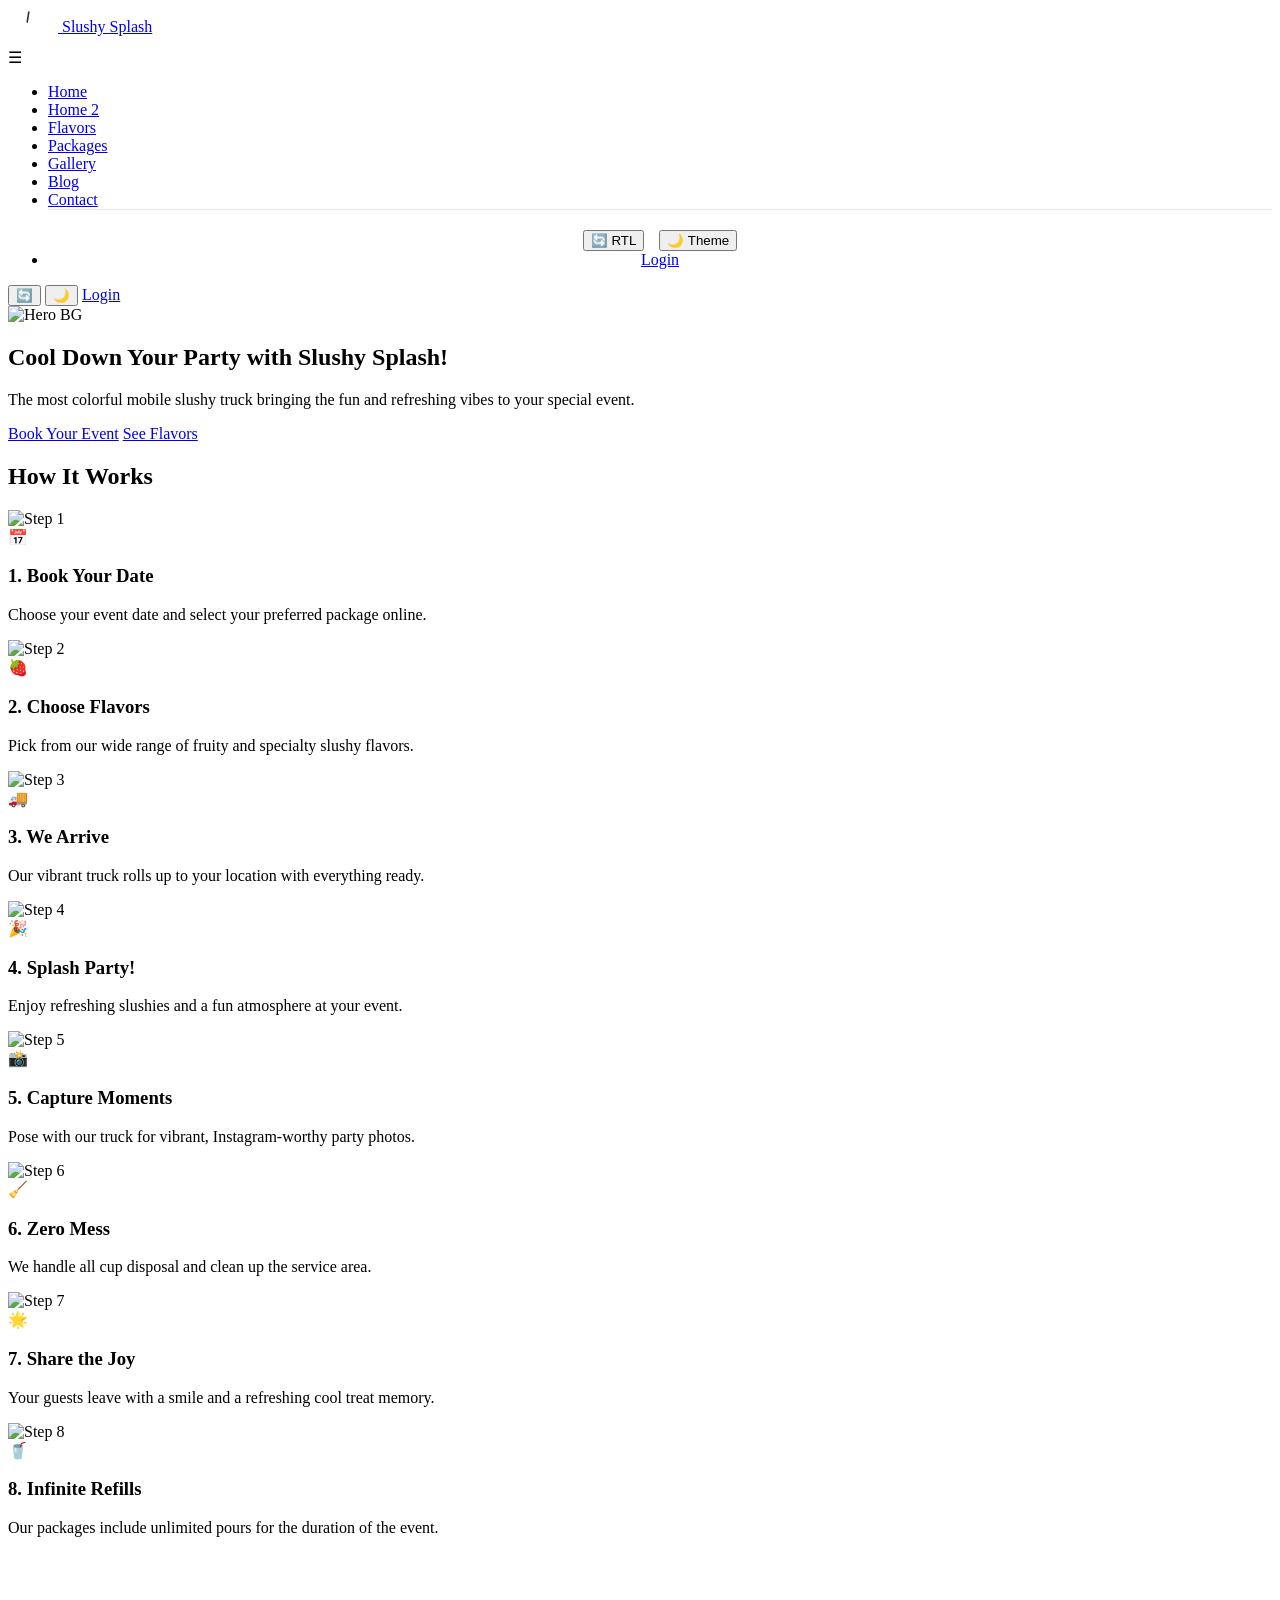
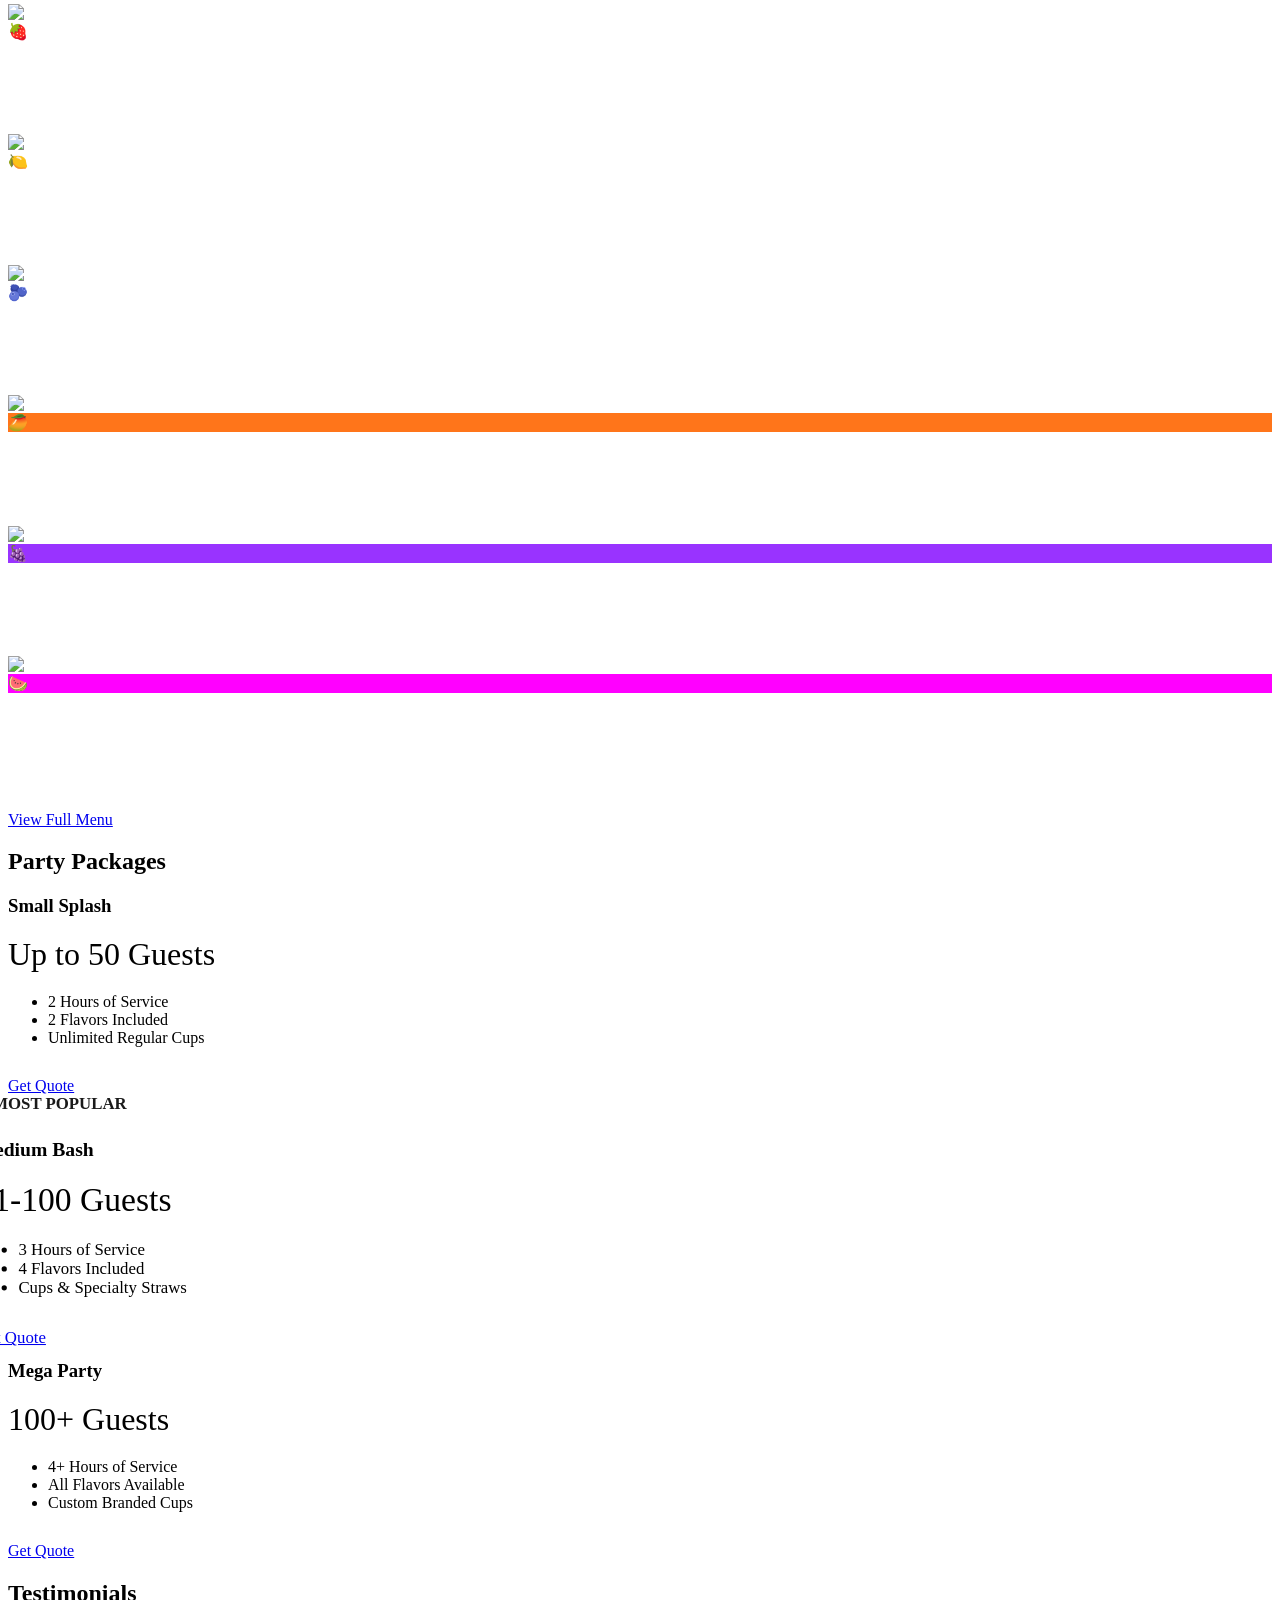
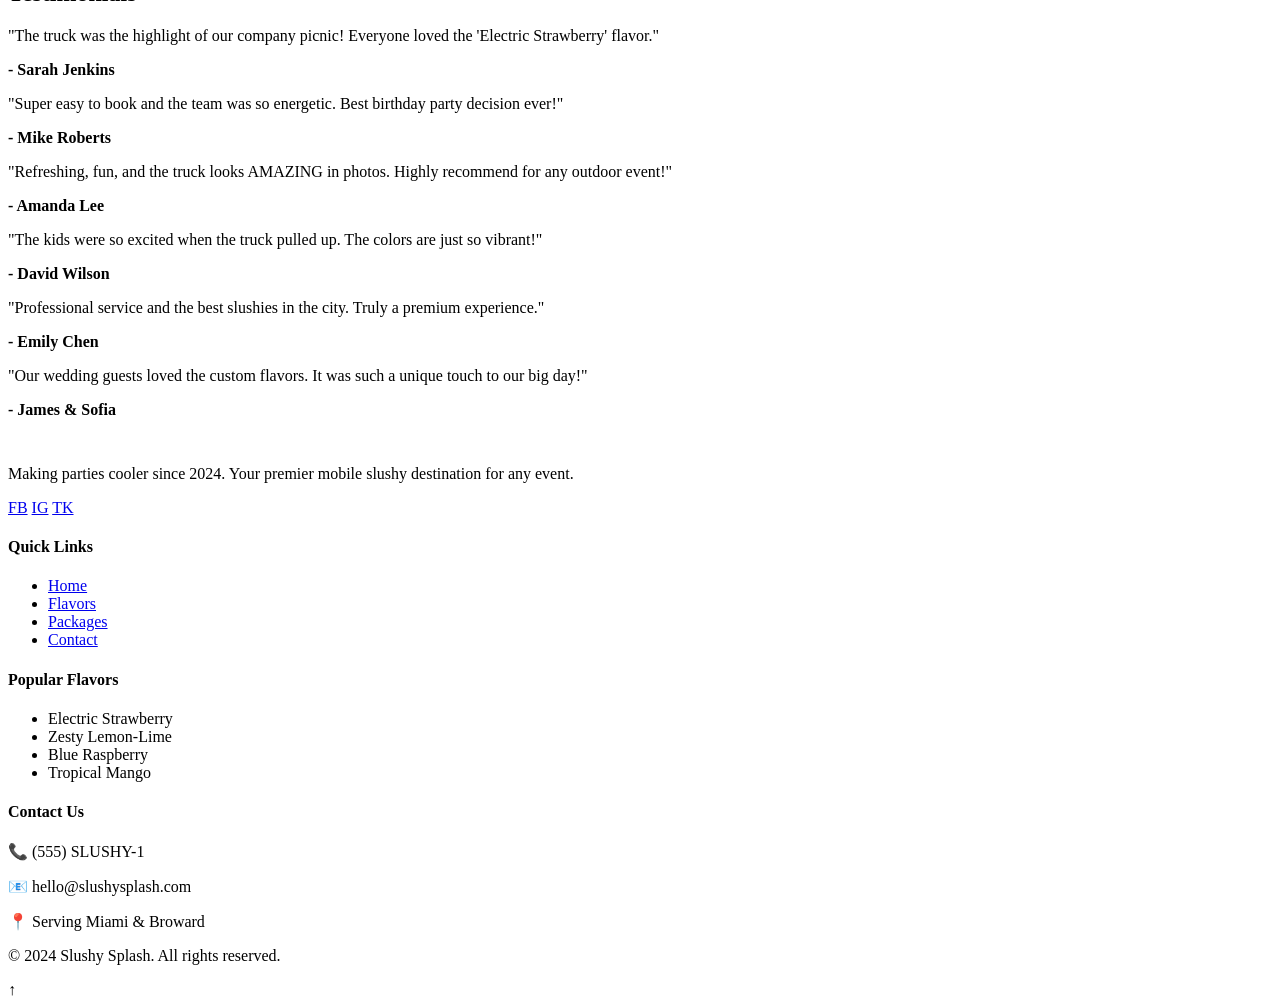
==== index.html @ 5fd68a59 "Add files via upload 1st commit" ====
<!DOCTYPE html>
<html lang="en" dir="ltr">
<head>
    <meta charset="UTF-8">
    <meta name="viewport" content="width=device-width, initial-scale=1.0">
    <title>Slushy Splash - Home</title>
    <!-- Google Fonts -->
    <link href="https://fonts.googleapis.com/css2?family=Fredoka+One&family=Poppins:wght@300;400;500;600;700&display=swap" rel="stylesheet">
    <link rel="stylesheet" href="css/style.css">
</head>
<body>

    <!-- Navbar -->
    <nav class="navbar">
        <div class="container nav-container">
            <!-- Brand Left -->
            <a href="index.html" class="logo">
                <svg width="40" height="40" viewBox="0 0 100 100" fill="none" xmlns="http://www.w3.org/2000/svg" style="vertical-align: middle; margin-right: 10px;">
                    <path d="M30 35 L70 35 L62 90 L38 90 Z" fill="var(--primary)" />
                    <path d="M30 35 Q50 15 70 35" fill="var(--secondary)" opacity="0.8" />
                    <path d="M48 35 L52 10" stroke="#333" stroke-width="4" stroke-linecap="round" />
                    <circle cx="50" cy="45" r="5" fill="white" opacity="0.5" />
                </svg>
                Slushy <span>Splash</span>
            </a>
            
            <div class="hamburger">☰</div>
            
            <!-- Menu Center -->
            <div class="nav-menu-container">
                <ul class="nav-menu">
                    <li><a href="index.html" class="nav-link active">Home</a></li>
                    <li><a href="home2.html" class="nav-link">Home 2</a></li>
                    <li><a href="flavors.html" class="nav-link">Flavors</a></li>
                    <li><a href="packages.html" class="nav-link">Packages</a></li>
                    <li><a href="gallery.html" class="nav-link">Gallery</a></li>
                    <li><a href="blog.html" class="nav-link">Blog</a></li>
                    <li><a href="contact.html" class="nav-link">Contact</a></li>
                    
                    <!-- Mobile actions (shown inside hamburger drawer) -->
                    <li class="nav-mobile-only" style="width: 100%; border-top: 1px solid rgba(0,0,0,0.1); padding-top: 20px; display: flex; justify-content: center; gap: 15px;">
                        <button class="nav-btn rtl-toggle">🔄 RTL</button>
                        <button class="nav-btn theme-toggle">🌙 Theme</button>
                    </li>
                    <li class="nav-mobile-only" style="width: 100%;">
                        <a href="login.html" class="nav-btn btn-login-nav" style="display: block; text-align: center;">Login</a>
                    </li>
                </ul>
            </div>

            <!-- Actions Right (Desktop) -->
            <div class="nav-actions nav-desktop-only">
                <button class="nav-btn rtl-toggle" title="Toggle RTL">🔄</button>
                <button class="nav-btn theme-toggle" title="Toggle Theme">🌙</button>
                <a href="login.html" class="nav-btn btn-login-nav">Login</a>
            </div>
        </div>
    </nav>

    <!-- Hero Section -->
    <section class="hero">
        <img src="https://images.unsplash.com/photo-1470337458703-46ad1756a187?q=80&w=2000" class="hero-anim-bg" alt="Hero BG">
        <div class="hero-overlay"></div>
        <div class="container hero-content">
            <h1 class="fade-in">Cool Down Your Party with <span>Slushy Splash!</span></h1>
            <p class="fade-in delay-1">The most colorful mobile slushy truck bringing the fun and refreshing vibes to your special event.</p>
            <div class="hero-btns fade-in delay-2">
                <a href="contact.html" class="btn btn-primary">Book Your Event</a>
                <a href="flavors.html" class="btn btn-secondary">See Flavors</a>
            </div>
        </div>
    </section>

    <!-- How It Works -->
    <section class="section container">
        <h2>How It Works</h2>
        <div class="grid grid-4 center-last-tablet">
            <div class="card fade-in">
                <img src="https://images.unsplash.com/photo-1506784983877-45594efa4cbe?w=600" class="card-img" alt="Step 1">
                <div class="card-icon">📅</div>
                <h3>1. Book Your Date</h3>
                <p>Choose your event date and select your preferred package online.</p>
            </div>
            <div class="card fade-in delay-1">
                <img src="https://images.unsplash.com/photo-1549417229-aa67d3263c09?w=600" class="card-img" alt="Step 2">
                <div class="card-icon">🍓</div>
                <h3>2. Choose Flavors</h3>
                <p>Pick from our wide range of fruity and specialty slushy flavors.</p>
            </div>
            <div class="card fade-in delay-2">
                <img src="https://images.unsplash.com/photo-1510626176961-4b57d4fbad03?w=600" class="card-img" alt="Step 3">
                <div class="card-icon">🚚</div>
                <h3>3. We Arrive</h3>
                <p>Our vibrant truck rolls up to your location with everything ready.</p>
            </div>
            <div class="card fade-in delay-3">
                <img src="https://images.unsplash.com/photo-1533294485618-f58a7273f8ff?w=600" class="card-img" alt="Step 4">
                <div class="card-icon">🎉</div>
                <h3>4. Splash Party!</h3>
                <p>Enjoy refreshing slushies and a fun atmosphere at your event.</p>
            </div>
            <div class="card fade-in">
                <img src="https://images.unsplash.com/photo-1530103043960-ef38714abb15?w=600" class="card-img" alt="Step 5">
                <div class="card-icon">📸</div>
                <h3>5. Capture Moments</h3>
                <p>Pose with our truck for vibrant, Instagram-worthy party photos.</p>
            </div>
            <div class="card fade-in delay-1">
                <img src="https://images.unsplash.com/photo-1517457373958-b7bdd4587205?w=600" class="card-img" alt="Step 6">
                <div class="card-icon">🧹</div>
                <h3>6. Zero Mess</h3>
                <p>We handle all cup disposal and clean up the service area.</p>
            </div>
            <div class="card fade-in delay-2">
                <img src="https://images.unsplash.com/photo-1511795409834-ef04bbd61622?w=600" class="card-img" alt="Step 7">
                <div class="card-icon">🌟</div>
                <h3>7. Share the Joy</h3>
                <p>Your guests leave with a smile and a refreshing cool treat memory.</p>
            </div>
            <div class="card fade-in delay-3">
                <img src="https://images.unsplash.com/photo-1543834469-5100084045f0?w=600" class="card-img" alt="Step 8">
                <div class="card-icon">🥤</div>
                <h3>8. Infinite Refills</h3>
                <p>Our packages include unlimited pours for the duration of the event.</p>
            </div>
        </div>
    </section>

    <!-- Featured Flavors -->
    <section class="section" style="background: var(--bg-dark); color: white;">
        <div class="container">
            <h2>Our Top Hits</h2>
            <div class="grid grid-3">
                <div class="card" style="background: rgba(255,255,255,0.05);">
                    <img src="https://images.unsplash.com/photo-1547595628-c61a29f496f0?w=600" class="card-img" alt="Strawberry">
                    <div class="card-icon" style="background: var(--primary); border: none;">🍓</div>
                    <h3>Electric Strawberry</h3>
                    <p>Classic strawberry with a tropical shock. The party favorite!</p>
                </div>
                <div class="card" style="background: rgba(255,255,255,0.05);">
                    <img src="https://images.unsplash.com/photo-1513519245088-0e12902e5a38?w=600" class="card-img" alt="Lemon">
                    <div class="card-icon" style="background: var(--secondary); border: none;">🍋</div>
                    <h3>Zesty Lemon-Lime</h3>
                    <p>Double the zing for maximum refreshment on a hot day.</p>
                </div>
                <div class="card" style="background: rgba(255,255,255,0.05);">
                    <img src="https://images.unsplash.com/photo-1549417229-aa67d3263c09?w=600" class="card-img" alt="Blueberry">
                    <div class="card-icon" style="background: var(--accent); border: none;">🫐</div>
                    <h3>Blue Raspberry</h3>
                    <p>Vibrant blue slushy that will turn your tongue (and party) bright!</p>
                </div>
                <div class="card" style="background: rgba(255,255,255,0.05);">
                    <img src="https://images.unsplash.com/photo-1601050638917-3606f8fe0718?w=600" class="card-img" alt="Mango">
                    <div class="card-icon" style="background: #ff751a; border: none;">🥭</div>
                    <h3>Mango Madness</h3>
                    <p>Sweet, smooth, and perfectly tropical for a summer bash.</p>
                </div>
                <div class="card" style="background: rgba(255,255,255,0.05);">
                    <img src="https://images.unsplash.com/photo-1548696874-9d4f0490795c?w=600" class="card-img" alt="Grape">
                    <div class="card-icon" style="background: #9933ff; border: none;">🍇</div>
                    <h3>Wild Grape</h3>
                    <p>A deep, rich purple splash with a playful sour kick.</p>
                </div>
                <div class="card" style="background: rgba(255,255,255,0.05);">
                    <img src="https://images.unsplash.com/photo-1551024709-8f23befc6f87?w=600" class="card-img" alt="Watermelon">
                    <div class="card-icon" style="background: #ff00ff; border: none;">🍉</div>
                    <h3>Watermelon Wave</h3>
                    <p>Crisp, cool watermelon that tastes like a summer breeze.</p>
                </div>
            </div>
            <div class="text-center" style="margin-top: 40px;">
                <a href="flavors.html" class="btn btn-primary">View Full Menu</a>
            </div>
        </div>
    </section>

    <!-- Party Packages -->
    <section class="section container">
        <h2>Party Packages</h2>
        <div class="grid grid-3 center-last-tablet">
            <div class="card fade-in">
                <h3>Small Splash</h3>
                <div style="font-size: 32px; color: var(--secondary); margin-bottom: 20px;">Up to 50 Guests</div>
                <ul style="margin-bottom: 30px;">
                    <li>2 Hours of Service</li>
                    <li>2 Flavors Included</li>
                    <li>Unlimited Regular Cups</li>
                </ul>
                <a href="contact.html?package=small" class="btn btn-secondary">Get Quote</a>
            </div>
            <div class="card fade-in delay-1" style="border: 3px solid var(--primary); transform: scale(1.05);">
                <div style="background: var(--primary); color: #1a1a1a; padding: 5px 15px; border-radius: 20px; font-weight: bold; margin-bottom: 10px;">MOST POPULAR</div>
                <h3>Medium Bash</h3>
                <div style="font-size: 32px; color: var(--secondary); margin-bottom: 20px;">51-100 Guests</div>
                <ul style="margin-bottom: 30px;">
                    <li>3 Hours of Service</li>
                    <li>4 Flavors Included</li>
                    <li>Cups & Specialty Straws</li>
                </ul>
                <a href="contact.html?package=medium" class="btn btn-primary">Get Quote</a>
            </div>
            <div class="card fade-in delay-2">
                <h3>Mega Party</h3>
                <div style="font-size: 32px; color: var(--secondary); margin-bottom: 20px;">100+ Guests</div>
                <ul style="margin-bottom: 30px;">
                    <li>4+ Hours of Service</li>
                    <li>All Flavors Available</li>
                    <li>Custom Branded Cups</li>
                </ul>
                <a href="contact.html?package=mega" class="btn btn-secondary">Get Quote</a>
            </div>
        </div>
    </section>

    <!-- Happy Customers -->
    <section class="section" style="background: var(--bg-light);">
        <div class="container">
            <h2>Testimonials</h2>
            <div class="grid grid-3">
                <div class="card">
                    <p>"The truck was the highlight of our company picnic! Everyone loved the 'Electric Strawberry' flavor."</p>
                    <div style="font-weight: bold; color: var(--secondary);">- Sarah Jenkins</div>
                </div>
                <div class="card">
                    <p>"Super easy to book and the team was so energetic. Best birthday party decision ever!"</p>
                    <div style="font-weight: bold; color: var(--secondary);">- Mike Roberts</div>
                </div>
                <div class="card">
                    <p>"Refreshing, fun, and the truck looks AMAZING in photos. Highly recommend for any outdoor event!"</p>
                    <div style="font-weight: bold; color: var(--secondary);">- Amanda Lee</div>
                </div>
                <div class="card">
                    <p>"The kids were so excited when the truck pulled up. The colors are just so vibrant!"</p>
                    <div style="font-weight: bold; color: var(--secondary);">- David Wilson</div>
                </div>
                <div class="card">
                    <p>"Professional service and the best slushies in the city. Truly a premium experience."</p>
                    <div style="font-weight: bold; color: var(--secondary);">- Emily Chen</div>
                </div>
                <div class="card">
                    <p>"Our wedding guests loved the custom flavors. It was such a unique touch to our big day!"</p>
                    <div style="font-weight: bold; color: var(--secondary);">- James & Sofia</div>
                </div>
            </div>
        </div>
    </section>

    <!-- Footer -->
    <footer class="footer">
        <div class="container footer-grid">
            <div class="footer-col">
                <a href="index.html" class="logo" style="color: white; margin-bottom: 20px;">
                    <svg width="30" height="30" viewBox="0 0 100 100" fill="none" xmlns="http://www.w3.org/2000/svg" style="vertical-align: middle; margin-right: 10px;">
                        <path d="M30 35 L70 35 L62 90 L38 90 Z" fill="var(--primary)" />
                        <path d="M30 35 Q50 15 70 35" fill="white" opacity="0.5" />
                    </svg>
                    Slushy <span>Splash</span>
                </a>
                <p>Making parties cooler since 2024. Your premier mobile slushy destination for any event.</p>
                <div class="social-links">
                    <a href="#">FB</a>
                    <a href="#">IG</a>
                    <a href="#">TK</a>
                </div>
            </div>
            <div class="footer-col">
                <h4>Quick Links</h4>
                <ul class="footer-links">
                    <li><a href="index.html">Home</a></li>
                    <li><a href="flavors.html">Flavors</a></li>
                    <li><a href="packages.html">Packages</a></li>
                    <li><a href="contact.html">Contact</a></li>
                </ul>
            </div>
            <div class="footer-col">
                <h4>Popular Flavors</h4>
                <ul class="footer-links">
                    <li>Electric Strawberry</li>
                    <li>Zesty Lemon-Lime</li>
                    <li>Blue Raspberry</li>
                    <li>Tropical Mango</li>
                </ul>
            </div>
            <div class="footer-col">
                <h4>Contact Us</h4>
                <p>📞 (555) SLUSHY-1</p>
                <p>📧 hello@slushysplash.com</p>
                <p>📍 Serving Miami & Broward</p>
            </div>
        </div>
        <div class="footer-bottom">
            <p>&copy; 2024 Slushy Splash. All rights reserved.</p>
        </div>
    </footer>

    <!-- Back to Top Button -->
    <div id="backToTop" class="back-to-top" aria-label="Back to top">↑</div>

    <script src="js/main.js"></script>
</body>
</html>
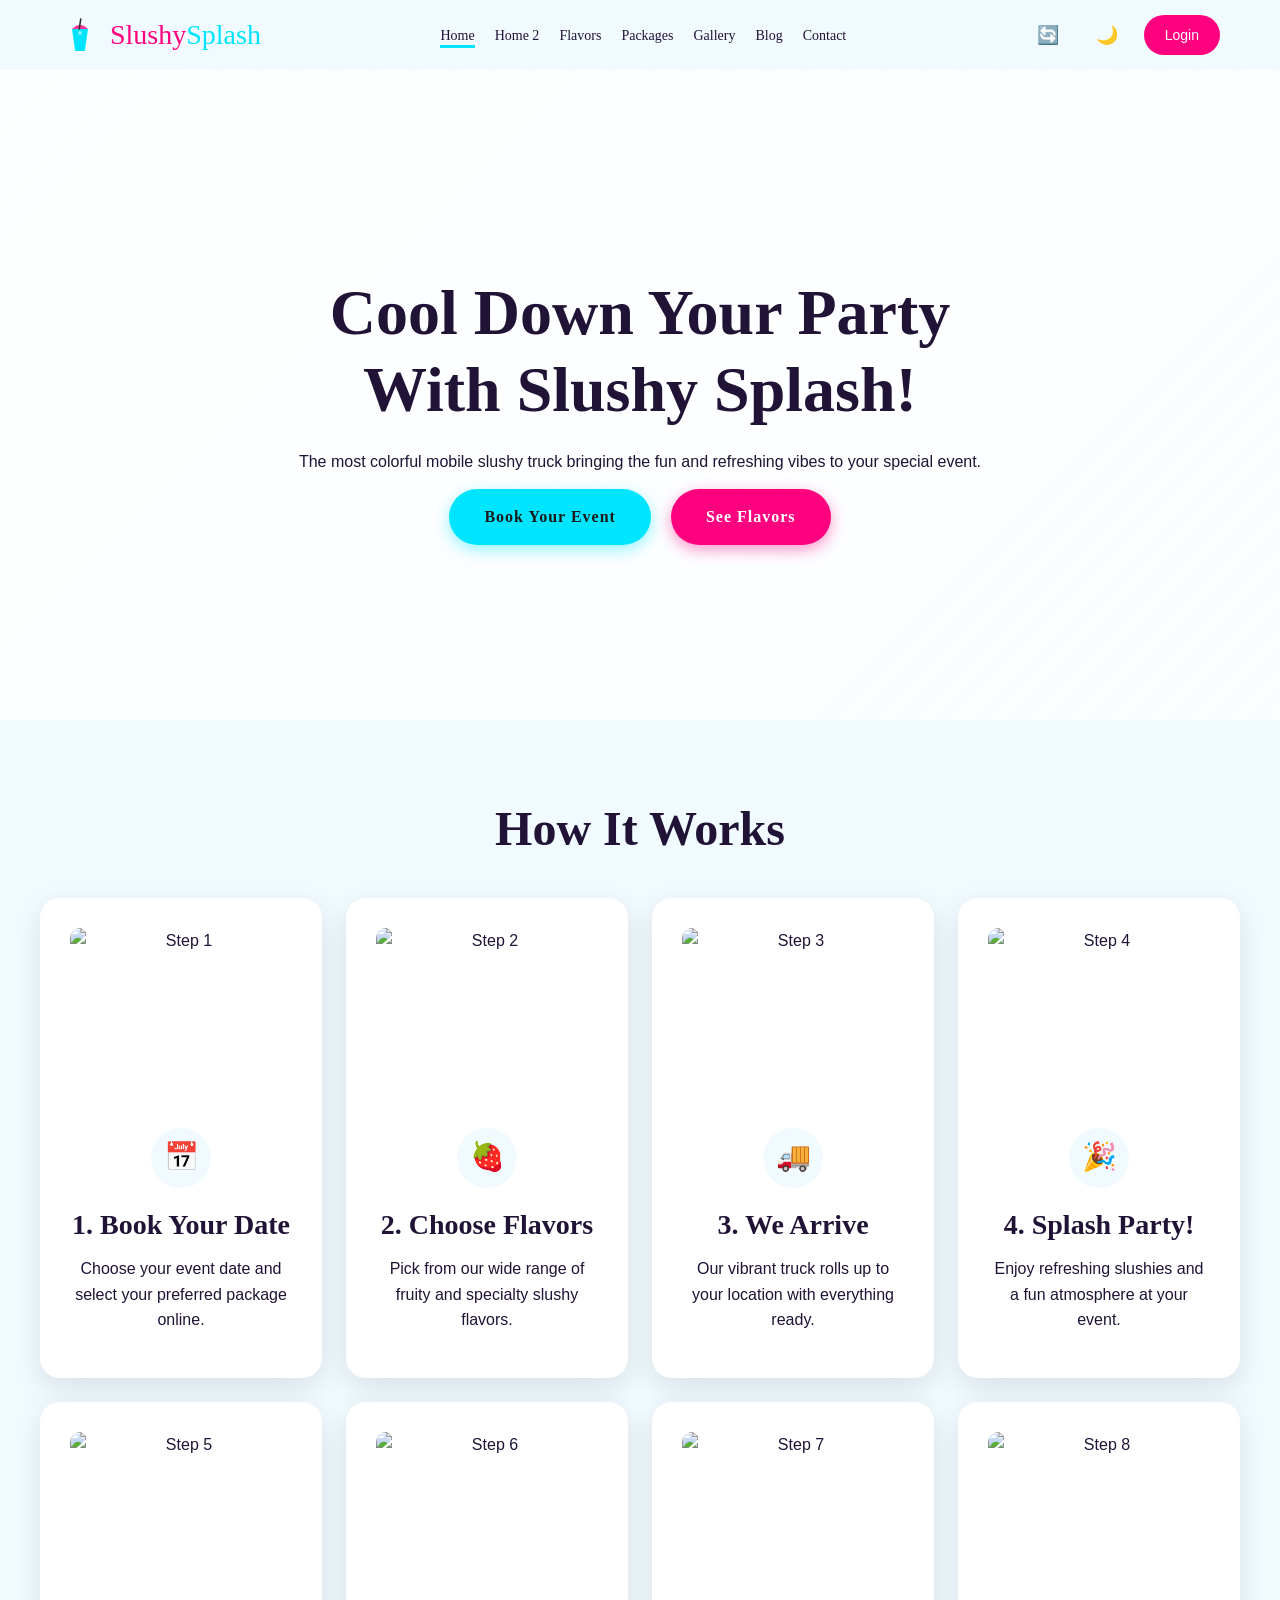
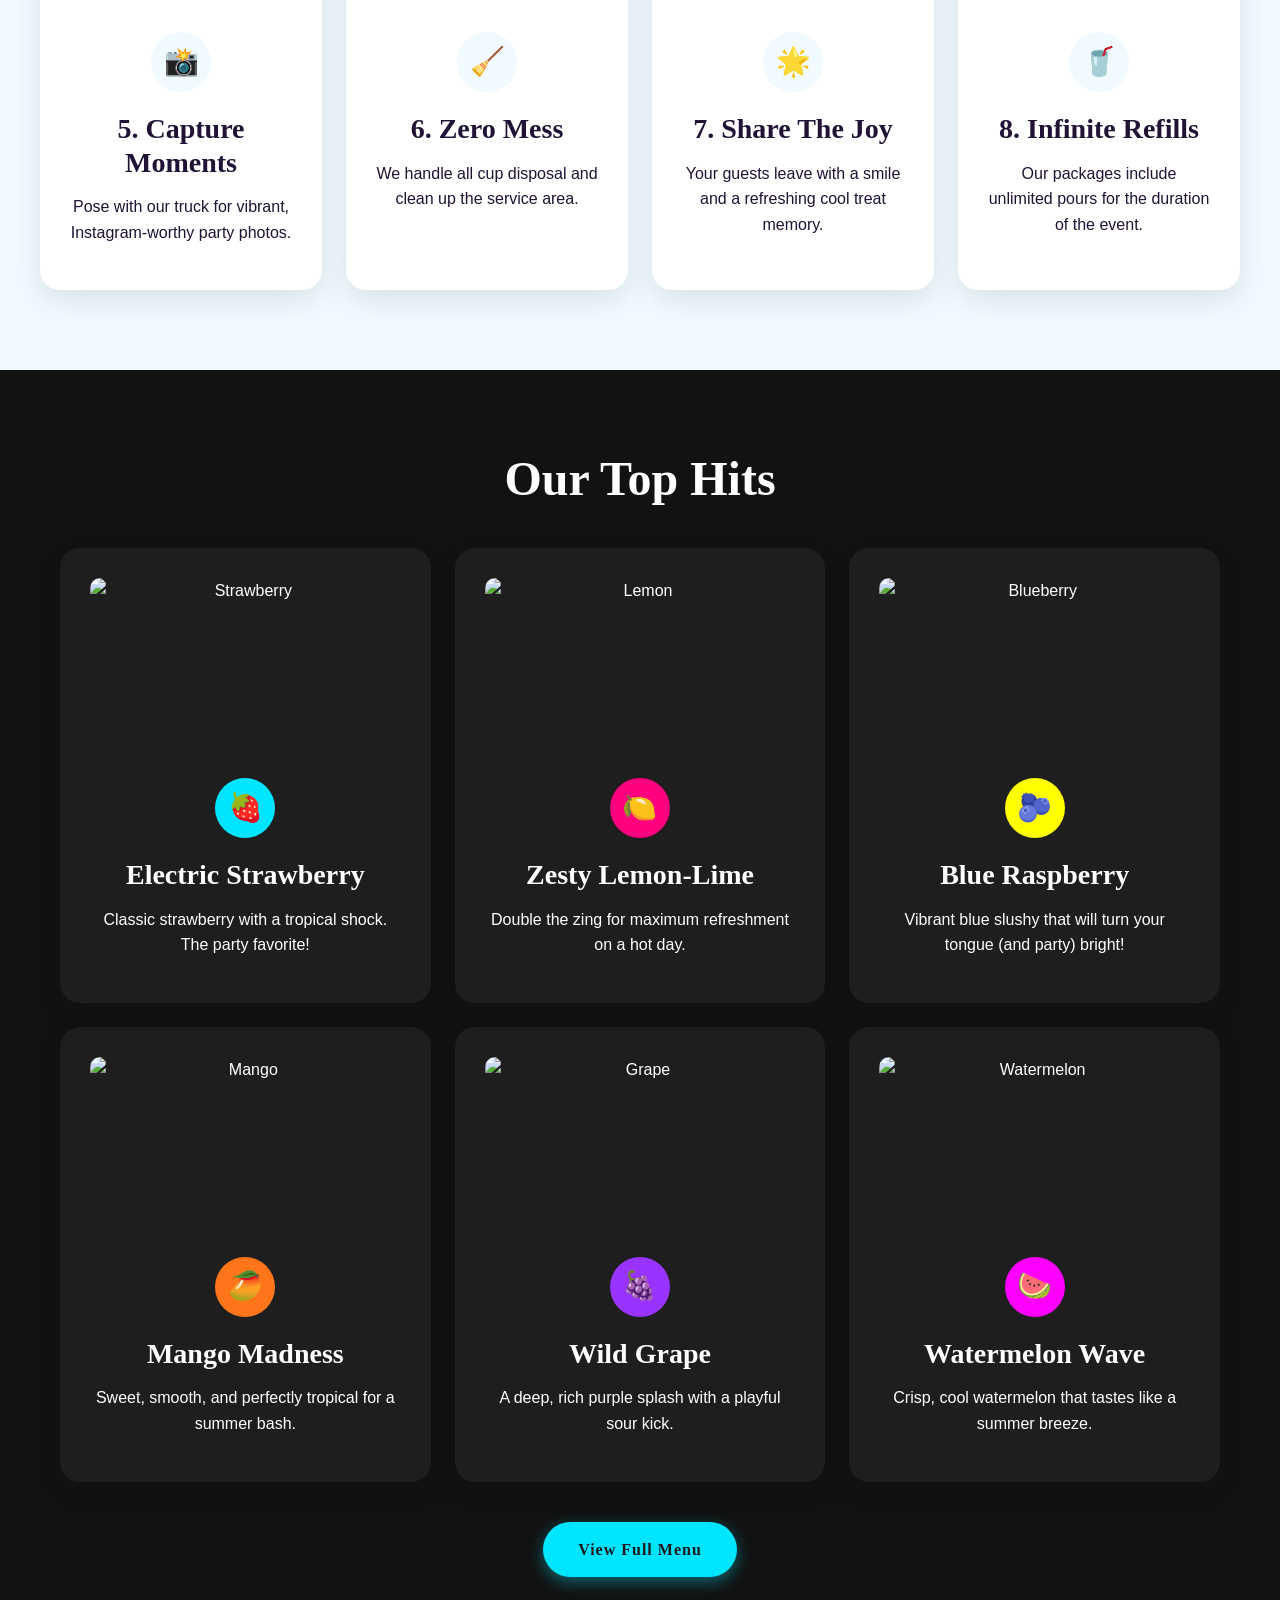
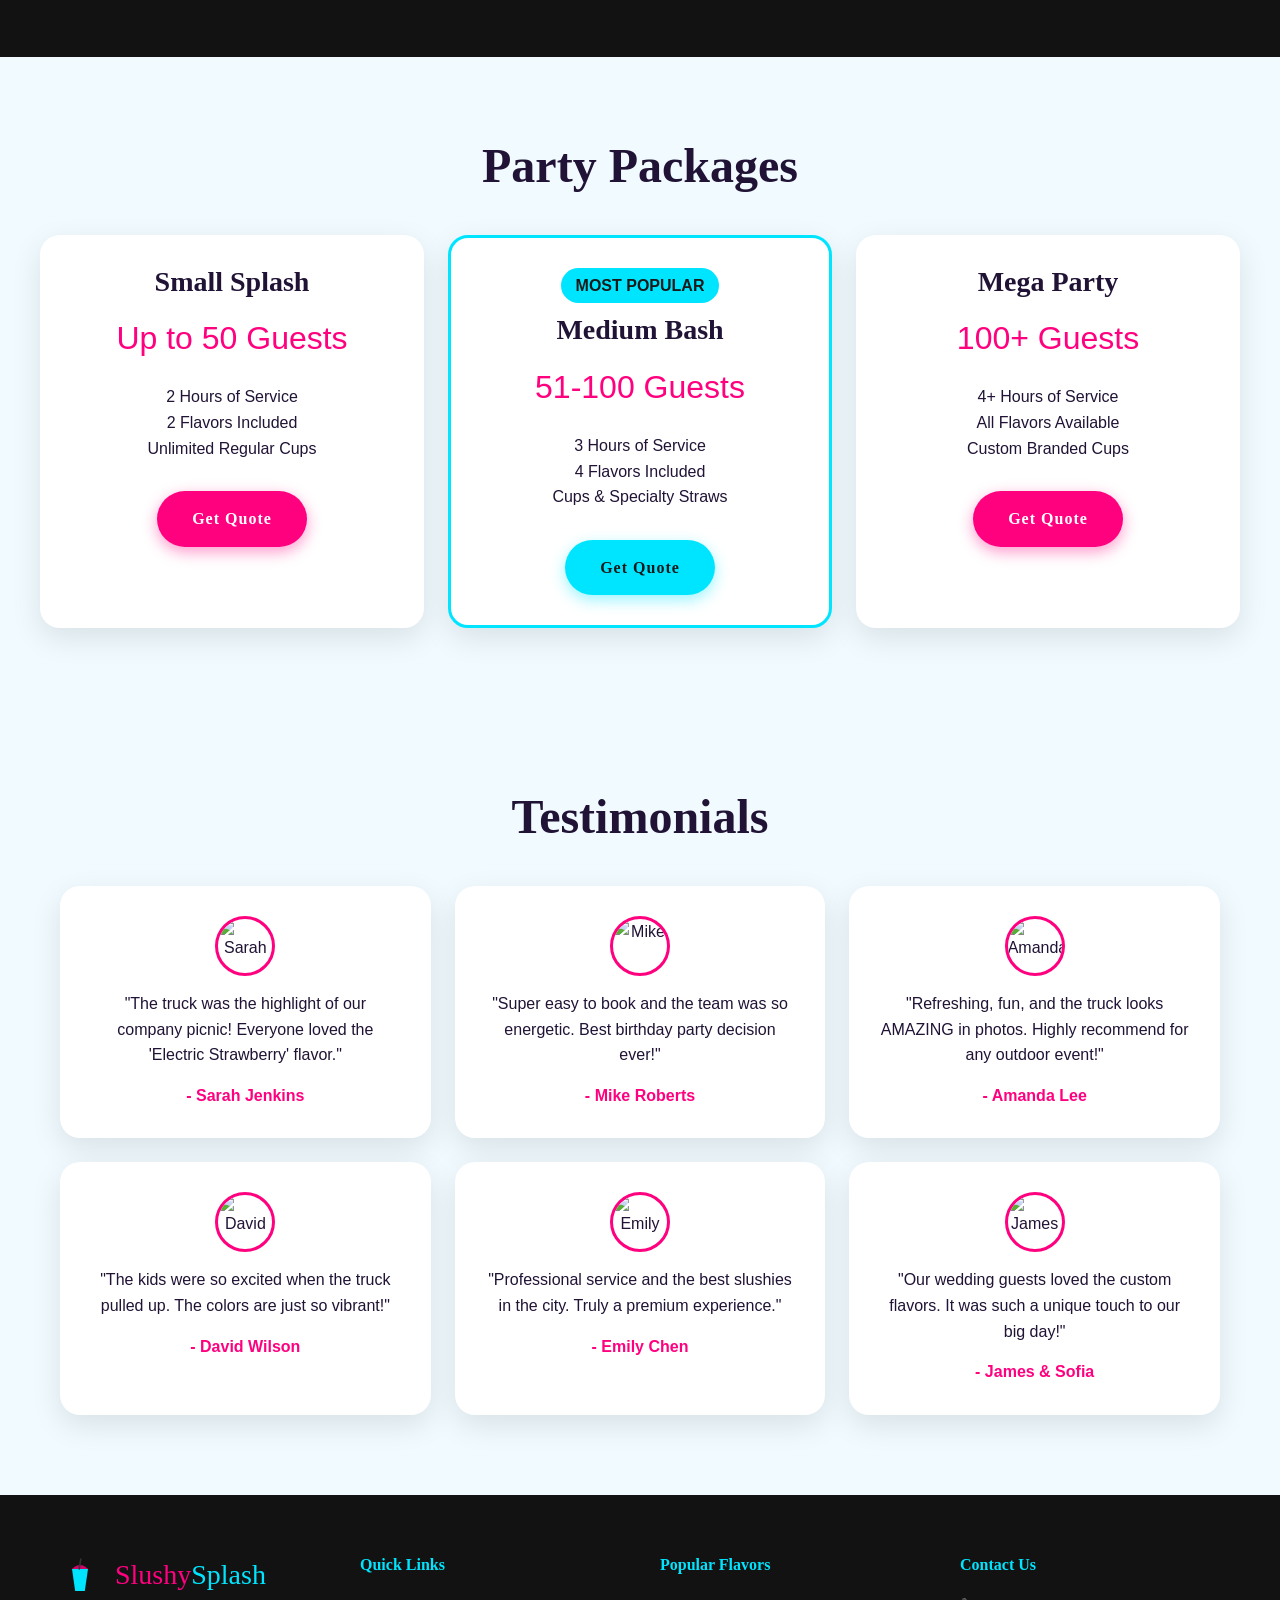
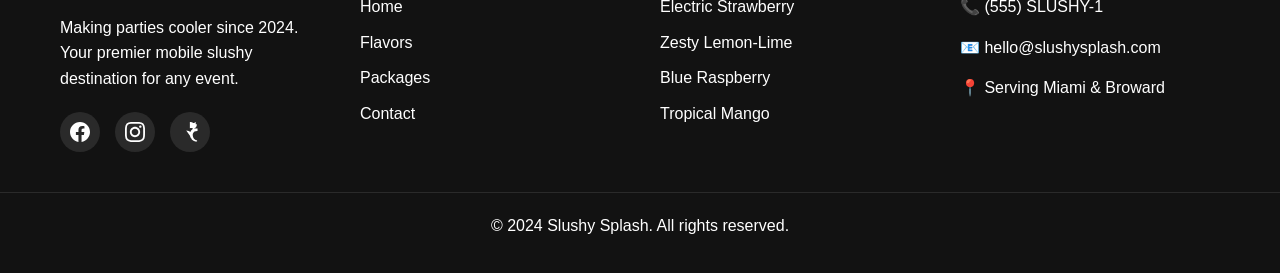
==== commit c951b87d: "Add files via upload" ====
--- a/index.html
+++ b/index.html
@@ -94,7 +94,7 @@
                 <p>Our vibrant truck rolls up to your location with everything ready.</p>
             </div>
             <div class="card fade-in delay-3">
-                <img src="https://images.unsplash.com/photo-1533294485618-f58a7273f8ff?w=600" class="card-img" alt="Step 4">
+                <img src="https://www.thegaudium.com/wp-content/uploads/2017/04/pic-4-1.jpg" class="card-img" alt="Step 4">
                 <div class="card-icon">🎉</div>
                 <h3>4. Splash Party!</h3>
                 <p>Enjoy refreshing slushies and a fun atmosphere at your event.</p>
@@ -118,7 +118,7 @@
                 <p>Your guests leave with a smile and a refreshing cool treat memory.</p>
             </div>
             <div class="card fade-in delay-3">
-                <img src="https://images.unsplash.com/photo-1543834469-5100084045f0?w=600" class="card-img" alt="Step 8">
+                <img src="https://encrypted-tbn0.gstatic.com/images?q=tbn:ANd9GcQb5fCzksMVcEOWaBMAQDtYLtj9KQ36nV0Nqw&s" class="card-img" alt="Step 8">
                 <div class="card-icon">🥤</div>
                 <h3>8. Infinite Refills</h3>
                 <p>Our packages include unlimited pours for the duration of the event.</p>
@@ -150,13 +150,13 @@
                     <p>Vibrant blue slushy that will turn your tongue (and party) bright!</p>
                 </div>
                 <div class="card" style="background: rgba(255,255,255,0.05);">
-                    <img src="https://images.unsplash.com/photo-1601050638917-3606f8fe0718?w=600" class="card-img" alt="Mango">
+                    <img src="https://encrypted-tbn0.gstatic.com/images?q=tbn:ANd9GcSyRVBd049qaA00rv4fjJAyUPsIW_9t-9n0aA&s" class="card-img" alt="Mango">
                     <div class="card-icon" style="background: #ff751a; border: none;">🥭</div>
                     <h3>Mango Madness</h3>
                     <p>Sweet, smooth, and perfectly tropical for a summer bash.</p>
                 </div>
                 <div class="card" style="background: rgba(255,255,255,0.05);">
-                    <img src="https://images.unsplash.com/photo-1548696874-9d4f0490795c?w=600" class="card-img" alt="Grape">
+                    <img src="https://encrypted-tbn0.gstatic.com/images?q=tbn:ANd9GcRkhNMFjHdMcHNZ58KjBK-uz4-7yAZiHMqmKw&s" class="card-img" alt="Grape">
                     <div class="card-icon" style="background: #9933ff; border: none;">🍇</div>
                     <h3>Wild Grape</h3>
                     <p>A deep, rich purple splash with a playful sour kick.</p>
@@ -188,7 +188,7 @@
                 </ul>
                 <a href="contact.html?package=small" class="btn btn-secondary">Get Quote</a>
             </div>
-            <div class="card fade-in delay-1" style="border: 3px solid var(--primary); transform: scale(1.05);">
+            <div class="card fade-in delay-1" style="border: 3px solid var(--primary);">
                 <div style="background: var(--primary); color: #1a1a1a; padding: 5px 15px; border-radius: 20px; font-weight: bold; margin-bottom: 10px;">MOST POPULAR</div>
                 <h3>Medium Bash</h3>
                 <div style="font-size: 32px; color: var(--secondary); margin-bottom: 20px;">51-100 Guests</div>
@@ -218,26 +218,32 @@
             <h2>Testimonials</h2>
             <div class="grid grid-3">
                 <div class="card">
+                    <img src="https://i.pravatar.cc/100?u=sarah" alt="Sarah" style="width: 60px; height: 60px; border-radius: 50%; margin-bottom: 15px; border: 3px solid var(--secondary);">
                     <p>"The truck was the highlight of our company picnic! Everyone loved the 'Electric Strawberry' flavor."</p>
                     <div style="font-weight: bold; color: var(--secondary);">- Sarah Jenkins</div>
                 </div>
                 <div class="card">
+                    <img src="https://i.pravatar.cc/100?u=mike" alt="Mike" style="width: 60px; height: 60px; border-radius: 50%; margin-bottom: 15px; border: 3px solid var(--secondary);">
                     <p>"Super easy to book and the team was so energetic. Best birthday party decision ever!"</p>
                     <div style="font-weight: bold; color: var(--secondary);">- Mike Roberts</div>
                 </div>
                 <div class="card">
+                    <img src="https://i.pravatar.cc/100?u=amanda" alt="Amanda" style="width: 60px; height: 60px; border-radius: 50%; margin-bottom: 15px; border: 3px solid var(--secondary);">
                     <p>"Refreshing, fun, and the truck looks AMAZING in photos. Highly recommend for any outdoor event!"</p>
                     <div style="font-weight: bold; color: var(--secondary);">- Amanda Lee</div>
                 </div>
                 <div class="card">
+                    <img src="https://i.pravatar.cc/100?u=david" alt="David" style="width: 60px; height: 60px; border-radius: 50%; margin-bottom: 15px; border: 3px solid var(--secondary);">
                     <p>"The kids were so excited when the truck pulled up. The colors are just so vibrant!"</p>
                     <div style="font-weight: bold; color: var(--secondary);">- David Wilson</div>
                 </div>
                 <div class="card">
+                    <img src="https://i.pravatar.cc/100?u=emily" alt="Emily" style="width: 60px; height: 60px; border-radius: 50%; margin-bottom: 15px; border: 3px solid var(--secondary);">
                     <p>"Professional service and the best slushies in the city. Truly a premium experience."</p>
                     <div style="font-weight: bold; color: var(--secondary);">- Emily Chen</div>
                 </div>
                 <div class="card">
+                    <img src="https://i.pravatar.cc/100?u=james" alt="James" style="width: 60px; height: 60px; border-radius: 50%; margin-bottom: 15px; border: 3px solid var(--secondary);">
                     <p>"Our wedding guests loved the custom flavors. It was such a unique touch to our big day!"</p>
                     <div style="font-weight: bold; color: var(--secondary);">- James & Sofia</div>
                 </div>
@@ -249,18 +255,25 @@
     <footer class="footer">
         <div class="container footer-grid">
             <div class="footer-col">
-                <a href="index.html" class="logo" style="color: white; margin-bottom: 20px;">
-                    <svg width="30" height="30" viewBox="0 0 100 100" fill="none" xmlns="http://www.w3.org/2000/svg" style="vertical-align: middle; margin-right: 10px;">
+                <a href="index.html" class="logo" style="margin-bottom: 20px;">
+                    <svg width="40" height="40" viewBox="0 0 100 100" fill="none" xmlns="http://www.w3.org/2000/svg" style="vertical-align: middle; margin-right: 15px;">
                         <path d="M30 35 L70 35 L62 90 L38 90 Z" fill="var(--primary)" />
-                        <path d="M30 35 Q50 15 70 35" fill="white" opacity="0.5" />
+                        <path d="M30 35 Q50 15 70 35" fill="var(--secondary)" opacity="0.8" />
+                        <path d="M48 35 L52 10" stroke="#333" stroke-width="4" stroke-linecap="round" />
                     </svg>
                     Slushy <span>Splash</span>
                 </a>
                 <p>Making parties cooler since 2024. Your premier mobile slushy destination for any event.</p>
                 <div class="social-links">
-                    <a href="#">FB</a>
-                    <a href="#">IG</a>
-                    <a href="#">TK</a>
+                    <a href="#" title="Facebook">
+                        <svg width="20" height="20" fill="white" viewBox="0 0 24 24"><path d="M24 12.073c0-6.627-5.373-12-12-12s-12 5.373-12 12c0 5.99 4.388 10.954 10.125 11.854v-8.385H7.078v-3.47h3.047V9.43c0-3.007 1.792-4.669 4.533-4.669 1.312 0 2.686.235 2.686.235v2.953H15.83c-1.491 0-1.956.925-1.956 1.874v2.25h3.328l-.532 3.47h-2.796v8.385C19.612 23.027 24 18.062 24 12.073z"/></svg>
+                    </a>
+                    <a href="#" title="Instagram">
+                        <svg width="20" height="20" fill="white" viewBox="0 0 24 24"><path d="M12 2.163c3.204 0 3.584.012 4.85.07 3.252.148 4.771 1.691 4.919 4.919.058 1.265.069 1.645.069 4.849 0 3.205-.012 3.584-.069 4.849-.149 3.225-1.664 4.771-4.919 4.919-1.266.058-1.644.07-4.85.07-3.204 0-3.584-.012-4.849-.07-3.26-.149-4.771-1.699-4.919-4.92-.058-1.265-.07-1.644-.07-4.849 0-3.204.013-3.583.07-4.849.149-3.227 1.664-4.771 4.919-4.919 1.266-.057 1.645-.069 4.849-.069zm0-2.163c-3.259 0-3.667.014-4.947.072-4.358.2-6.78 2.618-6.98 6.98-.059 1.281-.073 1.689-.073 4.948 0 3.259.014 3.668.072 4.948.2 4.358 2.618 6.78 6.98 6.98 1.281.058 1.689.072 4.948.072 3.259 0 3.668-.014 4.948-.072 4.354-.2 6.782-2.618 6.979-6.98.059-1.28.073-1.689.073-4.948 0-3.259-.014-3.667-.072-4.947-.196-4.354-2.617-6.78-6.979-6.98-1.281-.059-1.69-.073-4.949-.073zm0 5.838c-3.403 0-6.162 2.759-6.162 6.162s2.759 6.163 6.162 6.163 6.162-2.759 6.162-6.163c0-3.403-2.759-6.162-6.162-6.162zm0 10.162c-2.209 0-4-1.791-4-4 0-2.209 1.791-4 4-4s4 1.791 4 4c0 2.209-1.791 4-4 4zm6.406-11.845c-.796 0-1.441.645-1.441 1.44s.645 1.44 1.441 1.44c.795 0 1.439-.645 1.439-1.44s-.644-1.44-1.439-1.44z"/></svg>
+                    </a>
+                    <a href="#" title="TikTok">
+                        <svg width="20" height="20" fill="white" viewBox="0 0 24 24"><path d="M12.525.02c1.31.036 2.503.513 3.41 1.256 1.231-.05 2.158-.752 2.92-1.278V2.77s1.378-.052 1.378-.052c-.053 4.29-3.42 5.09-3.42 5.09s4.252.052 4.252.052c0 .942-.047 1.884-.047 2.822-1.22-.057-2.67.113-3.61.647-.936.536-1.583 1.47-1.892 2.505-.386 1.474-.29 3.037.26 4.41.488 1.214 1.376 2.257 2.474 2.916.666.398 1.436.657 2.214.735l.044 1.63c-3.116-.016-5.83-1.604-7.41-4.14-1.31-2.105-1.57-4.66-.82-7.01.59-1.84 1.83-3.37 3.41-4.32-.47-.44-1.2-.74-1.9-.81-.69-.07-1.41.05-2 .34l.05-1.07V.02zm-5.07 10.14c1.1.01 2.18.27 3.16.76.98.49 1.82 1.2 2.46 2.06.64.86 1.07 1.87 1.26 2.93.19 1.06.13 2.16-.17 3.2-.3.1-.3 4.6.14.78 4.14-1.14 7.6-3.8 9.51l-1.06 4.31c-2.45 2.5-6.07 3.91-9.84 3.91-4.22 0-8.12-1.74-10.9-4.52-2.78-2.78-4.52-6.68-4.52-10.9 0-1.8.31-3.53.89-5.14.36-1.01.88-1.95 1.54-2.79.66-.84 1.48-1.55 2.41-2.09.93-.54 1.98-.92 3.1-1.12.56-.1 1.14-.15 1.72-.15.58 0 1.16.05 1.72.15l-1.06.31z"/></svg>
+                    </a>
                 </div>
             </div>
             <div class="footer-col">
--- a/css/style.css
+++ b/css/style.css
@@ -0,0 +1,698 @@
+/* 1. CSS Variables */
+:root {
+  /* Colors */
+  --primary: #00e5ff; /* Electric Turquoise */
+  --secondary: #ff007f; /* Hot Pink */
+  --accent: #ffff00; /* Lemon Yellow */
+  --text-dark: #201335; /* Deep Navy */
+  --text-light: #ffffff;
+  --bg-light: #f0faff; /* Soft Arctic Blue */
+  --bg-dark: #121212;
+  --card-bg: #ffffff;
+  --border-radius: 20px;
+  --shadow: 0 10px 30px rgba(0, 0, 0, 0.1);
+  --transition: all 0.3s ease-in-out;
+  
+  /* Typography */
+  --display-font: 'Fredoka One', cursive;
+  --body-font: 'Poppins', sans-serif;
+  
+  /* Spacing */
+  --container-width: 1200px;
+  --section-padding: 80px;
+}
+
+[data-theme="dark"] {
+  --primary: #00f2ff;
+  --secondary: #ff3399;
+  --accent: #ffff33;
+  --text-dark: #ffffff;
+  --text-light: #1a1a1a;
+  --bg-light: #0a0a0a;
+  --bg-dark: #111111;
+  --card-bg: #1e1e1e;
+  --shadow: 0 10px 30px rgba(0, 0, 0, 0.5);
+}
+
+/* 2. Reset & Base */
+*, *::before, *::after {
+  box-sizing: border-box;
+  margin: 0;
+  padding: 0;
+}
+
+html {
+  scroll-behavior: smooth;
+}
+
+body {
+  font-family: var(--body-font);
+  background-color: var(--bg-light);
+  color: var(--text-dark);
+  line-height: 1.6;
+  overflow-x: hidden;
+  transition: var(--transition);
+}
+
+img {
+  max-width: 100%;
+  height: auto;
+  display: block;
+}
+
+a {
+  text-decoration: none;
+  color: inherit;
+  transition: var(--transition);
+}
+
+ul {
+  list-style: none;
+}
+
+button, input, select, textarea {
+  font-family: inherit;
+  outline: none;
+  border: none;
+}
+
+/* RTL Support */
+[dir="rtl"] {
+  direction: rtl;
+  text-align: right;
+}
+
+/* 3. Typography */
+h1, h2, h3, h4, .logo {
+  font-family: var(--display-font);
+  text-transform: capitalize;
+  line-height: 1.2;
+}
+
+h1 { font-size: 64px; margin-bottom: 20px; }
+h2 { font-size: 48px; margin-bottom: 40px; text-align: center; }
+h3 { font-size: 28px; margin-bottom: 15px; }
+
+p { margin-bottom: 15px; }
+
+.text-center { text-align: center; }
+
+/* 4. Layout Components */
+.container {
+  max-width: var(--container-width);
+  margin: 0 auto;
+  padding: 0 20px;
+}
+
+.section {
+  padding: var(--section-padding) 0;
+}
+
+.grid {
+  display: grid;
+  gap: 24px;
+}
+
+.grid-2 { grid-template-columns: repeat(2, 1fr); }
+.grid-3 { grid-template-columns: repeat(3, 1fr); }
+.grid-4 { grid-template-columns: repeat(4, 1fr); }
+
+.flex {
+  display: flex;
+  align-items: center;
+  gap: 15px;
+}
+
+.flex-center {
+  display: flex;
+  flex-direction: column;
+  align-items: center;
+  justify-content: center;
+  text-align: center;
+}
+
+/* 5. UI Components */
+.btn {
+  display: inline-block;
+  padding: 15px 35px;
+  border-radius: 50px;
+  font-weight: 600;
+  cursor: pointer;
+  transition: var(--transition);
+  font-family: var(--display-font);
+  letter-spacing: 1px;
+}
+
+.btn-primary {
+  background: var(--primary);
+  color: #1a1a1a;
+  box-shadow: 0 5px 15px rgba(0, 229, 255, 0.4);
+}
+
+.btn-secondary {
+  background: var(--secondary);
+  color: white;
+  box-shadow: 0 5px 15px rgba(255, 0, 127, 0.4);
+}
+
+.btn:hover {
+  transform: translateY(-3px) scale(1.05);
+}
+
+.card {
+  background: var(--card-bg);
+  padding: 30px;
+  border-radius: var(--border-radius);
+  box-shadow: var(--shadow);
+  transition: var(--transition);
+  display: flex;
+  flex-direction: column;
+  align-items: center;
+  text-align: center;
+}
+
+.card:hover {
+  transform: translateY(-10px);
+}
+
+.card-icon {
+  width: 60px;
+  height: 60px;
+  margin-bottom: 20px;
+  background: var(--bg-light);
+  border-radius: 50%;
+  display: flex;
+  align-items: center;
+  justify-content: center;
+  font-size: 28px;
+}
+
+.card-img {
+  width: 100%;
+  height: 180px;
+  object-fit: cover;
+  border-radius: calc(var(--border-radius) - 10px);
+  margin-bottom: 20px;
+}
+
+/* 6. Navbar */
+.navbar {
+  position: fixed;
+  top: 0;
+  width: 100%;
+  background: var(--bg-light);
+  box-shadow: var(--shadow);
+  z-index: 1000;
+  padding: 15px 0;
+  transition: var(--transition);
+}
+
+.nav-container {
+  display: flex;
+  justify-content: space-between;
+  align-items: center;
+  width: 100%;
+}
+
+.logo {
+  font-size: 28px;
+  color: var(--secondary);
+  display: flex;
+  align-items: center;
+  flex-shrink: 0;
+}
+
+.logo span {
+  color: var(--primary);
+}
+
+.nav-menu-container {
+  flex: 1;
+  display: flex;
+  justify-content: center;
+}
+
+.nav-menu {
+  display: flex;
+  gap: 20px;
+  align-items: center;
+}
+
+.nav-link {
+  font-weight: 500;
+  position: relative;
+  font-family: var(--display-font);
+  font-size: 14px;
+  white-space: nowrap;
+}
+
+.nav-link::after {
+  content: '';
+  position: absolute;
+  bottom: -5px;
+  left: 0;
+  width: 0;
+  height: 3px;
+  background: var(--primary);
+  transition: var(--transition);
+}
+
+.nav-link.active::after,
+.nav-link:hover::after {
+  width: 100%;
+}
+
+.nav-actions {
+  display: flex;
+  align-items: center;
+  gap: 15px;
+  flex-shrink: 0;
+}
+
+.nav-btn {
+  background: none;
+  font-size: 18px;
+  cursor: pointer;
+  color: var(--text-dark);
+  border: 1px solid transparent;
+  padding: 5px 10px;
+  border-radius: 10px;
+  transition: var(--transition);
+}
+
+.nav-btn:hover {
+  background: rgba(0,0,0,0.05);
+}
+
+.btn-login-nav {
+  padding: 8px 20px;
+  background: var(--secondary);
+  color: white !important;
+  border-radius: 50px;
+  font-size: 14px;
+}
+
+.hamburger {
+  display: none;
+  font-size: 28px;
+  cursor: pointer;
+  z-index: 1001;
+}
+
+.nav-mobile-only { display: none !important; }
+.nav-desktop-only { display: flex !important; }
+
+@media (max-width: 1024px) {
+  .nav-menu { gap: 15px; }
+  .nav-link { font-size: 13px; }
+  h1 { font-size: 56px; }
+  h2 { font-size: 42px; }
+  .grid-4 { grid-template-columns: repeat(2, 1fr); }
+  .grid-3 { grid-template-columns: repeat(2, 1fr); }
+  
+  /* Utility for centering 3rd card in 2-column grid */
+  .center-last-tablet > :nth-child(3):last-child {
+    grid-column: span 2;
+    max-width: 500px;
+    margin: 0 auto;
+    width: 100%;
+  }
+}
+
+@media (max-width: 768px) {
+  .nav-desktop-only { display: none !important; }
+  .nav-mobile-only { display: flex !important; }
+  
+  .hamburger { 
+    display: block; 
+    margin-left: auto;
+    order: 2;
+  }
+  
+  .nav-menu-container { 
+    flex: none;
+    width: 0;
+    order: 3;
+  }
+  
+  .logo {
+    order: 1;
+  }
+  
+  .nav-menu {
+    position: fixed;
+    top: 0;
+    right: -100%;
+    width: 280px;
+    height: 100vh;
+    background: var(--bg-light);
+    flex-direction: column;
+    justify-content: center;
+    align-items: center;
+    padding: 30px;
+    transition: 0.5s ease-in-out;
+    box-shadow: -5px 0 30px rgba(0,0,0,0.2);
+    gap: 25px;
+    z-index: 1000;
+    visibility: hidden;
+  }
+
+  .nav-menu.active {
+    right: 0;
+    visibility: visible;
+  }
+  
+  [dir="rtl"] .nav-menu {
+    right: auto;
+    left: -100%;
+    box-shadow: 5px 0 30px rgba(0,0,0,0.2);
+  }
+  
+  [dir="rtl"] .nav-menu.active {
+    left: 0;
+  }
+  
+  .nav-link { font-size: 18px; }
+  
+  .btn-login-nav { width: 100%; text-align: center; }
+
+  h1 { font-size: 42px; }
+  h2 { font-size: 32px; }
+  .grid-2, .grid-3, .grid-4 { 
+    grid-template-columns: 1fr !important; 
+    width: 100%;
+  }
+  .center-last-tablet > :nth-child(3):last-child { grid-column: auto !important; }
+  .card { 
+    width: 100% !important; 
+    transform: none !important;
+    height: auto !important;
+  }
+  .footer-grid { 
+    grid-template-columns: repeat(2, 1fr); 
+    text-align: left; 
+    gap: 30px;
+  }
+  .footer-col { 
+    display: flex; 
+    flex-direction: column; 
+    align-items: flex-start; 
+    margin-bottom: 20px;
+  }
+  .footer-links a:hover { padding-left: 5px; color: var(--primary); }
+  .social-links { justify-content: flex-start; gap: 15px; width: 100%; }
+}
+
+@media (max-width: 360px) {
+  :root { --section-padding: 40px; }
+  h1 { font-size: 30px; }
+  h2 { font-size: 24px; }
+  p { font-size: 14px; }
+  .section { padding: 40px 0; overflow: hidden; }
+  .card { 
+    width: 100% !important; 
+    word-break: break-word; 
+    padding: 20px !important;
+  }
+  .hero { min-height: auto; padding: 120px 0 60px; }
+  .hero-content { width: 100%; }
+  .hero-btns {
+    flex-direction: column;
+    width: 100%;
+    padding: 0 10px;
+  }
+  .hero-btns .btn {
+    width: 100%;
+    text-align: center;
+    padding: 12px 20px;
+  }
+  .card { padding: 20px; }
+  .grid { gap: 15px; }
+  .container { padding: 0 15px; }
+  .footer-grid {
+    grid-template-columns: 1fr !important;
+  }
+  .footer-col {
+    align-items: flex-start !important;
+    text-align: left !important;
+  }
+  .footer { padding-top: 40px; }
+  .footer-col { margin-bottom: 30px; width: 100%; }
+}
+
+/* 7. Footer */
+.footer {
+  background: var(--bg-dark);
+  color: white;
+  padding: 60px 0 20px;
+}
+
+.footer-grid {
+  display: grid;
+  grid-template-columns: repeat(4, 1fr);
+  gap: 40px;
+  margin-bottom: 40px;
+}
+
+.footer-col h4 {
+  margin-bottom: 20px;
+  color: var(--primary);
+}
+
+.footer-links li {
+  margin-bottom: 10px;
+}
+
+.footer-links a:hover {
+  color: var(--primary);
+  padding-left: 5px;
+}
+
+[dir="rtl"] .footer-links a:hover {
+  padding-left: 0;
+  padding-right: 5px;
+}
+
+.social-links {
+  display: flex;
+  gap: 15px;
+  margin-top: 20px;
+}
+
+.social-links a {
+  width: 40px;
+  height: 40px;
+  background: rgba(255,255,255,0.1);
+  display: flex;
+  align-items: center;
+  justify-content: center;
+  border-radius: 50%;
+}
+
+.footer-bottom {
+  text-align: center;
+  padding-top: 20px;
+  border-top: 1px solid rgba(255,255,255,0.1);
+}
+
+/* 8. Back to Top */
+.back-to-top {
+  position: fixed;
+  bottom: 30px;
+  right: 30px;
+  width: 50px;
+  height: 50px;
+  background: var(--secondary);
+  color: white;
+  border-radius: 50%;
+  display: flex;
+  align-items: center;
+  justify-content: center;
+  font-size: 24px;
+  cursor: pointer;
+  box-shadow: 0 5px 15px rgba(0,0,0,0.3);
+  opacity: 0;
+  visibility: hidden;
+  transition: var(--transition);
+  z-index: 999;
+}
+
+.back-to-top.visible {
+  opacity: 1;
+  visibility: visible;
+}
+
+[dir="rtl"] .back-to-top {
+  right: auto;
+  left: 30px;
+}
+
+/* 9. Hero Section */
+.hero {
+  min-height: 80vh;
+  display: flex;
+  align-items: center;
+  justify-content: center;
+  position: relative;
+  background-size: cover;
+  background-position: center;
+  overflow: hidden;
+  padding-top: 100px;
+}
+
+.hero-overlay {
+  position: absolute;
+  top: 0;
+  left: 0;
+  width: 100%;
+  height: 100%;
+  background: linear-gradient(135deg, rgba(255,255,255,0.9) 0%, rgba(255,255,255,0.7) 100%);
+  z-index: 1;
+}
+
+[data-theme="dark"] .hero-overlay {
+  background: linear-gradient(135deg, rgba(18,18,18,0.9) 0%, rgba(18,18,18,0.7) 100%);
+}
+
+.hero-anim-bg {
+  position: absolute;
+  top: 0;
+  left: 0;
+  width: 100%;
+  height: 100%;
+  object-fit: cover;
+  animation: heroZoom 20s infinite alternate linear;
+  z-index: 0;
+}
+
+@keyframes heroZoom {
+  from { transform: scale(1); }
+  to { transform: scale(1.15); }
+}
+
+.hero-content {
+  position: relative;
+  text-align: center;
+  max-width: 800px;
+  z-index: 2;
+}
+
+.hero-btns {
+  display: flex;
+  gap: 20px;
+  justify-content: center;
+  flex-wrap: wrap;
+}
+
+/* 10. Forms */
+.form-group {
+  margin-bottom: 20px;
+  width: 100%;
+}
+
+.form-input {
+  width: 100%;
+  padding: 15px 20px;
+  border-radius: 50px;
+  border: 2px solid #eee;
+  background: #fdfdfd;
+  transition: var(--transition);
+}
+
+.form-input:focus {
+  border-color: var(--primary);
+  background: white;
+}
+
+/* 11. Auth Pages */
+.auth-page {
+  min-height: 100vh;
+  display: flex;
+  align-items: center;
+  justify-content: center;
+  padding: 40px 20px;
+  transition: var(--transition);
+}
+
+[data-theme="dark"] .auth-page {
+  background-color: var(--bg-dark);
+}
+
+.auth-card {
+  max-width: 450px;
+  width: 100%;
+  background: var(--card-bg);
+  padding: 40px;
+  border-radius: var(--border-radius);
+  box-shadow: var(--shadow);
+}
+
+.auth-card h1 {
+  font-size: 32px;
+  margin-bottom: 10px;
+}
+
+.divider {
+  display: flex;
+  align-items: center;
+  margin: 30px 0;
+  color: #888;
+}
+
+.divider::before, .divider::after {
+  content: '';
+  flex: 1;
+  height: 1px;
+  background: #eee;
+}
+
+.divider span {
+  padding: 0 15px;
+}
+
+.btn-google {
+  background: white;
+  border: 1px solid #DB4437;
+  color: #DB4437;
+  width: 100%;
+  margin-bottom: 15px;
+}
+
+.btn-email {
+  background: #201335;
+  color: white;
+  width: 100%;
+}
+
+.btn-auth {
+  width: 100%;
+  margin-top: 10px;
+}
+
+/* 12. Animations */
+@keyframes fadeIn {
+  from { opacity: 0; transform: translateY(20px); }
+  to { opacity: 1; transform: translateY(0); }
+}
+
+.fade-in {
+  animation: fadeIn 1s ease-out forwards;
+}
+
+.delay-1 { animation-delay: 0.2s; }
+.delay-2 { animation-delay: 0.4s; }
+.delay-3 { animation-delay: 0.6s; }
+
+/* Floating Elements */
+.bubble {
+  position: absolute;
+  background: rgba(0, 229, 255, 0.2);
+  border-radius: 50%;
+  pointer-events: none;
+  animation: float 5s infinite ease-in-out;
+}
+
+@keyframes float {
+  0%, 100% { transform: translateY(0) rotate(0); }
+  50% { transform: translateY(-20px) rotate(10deg); }
+}
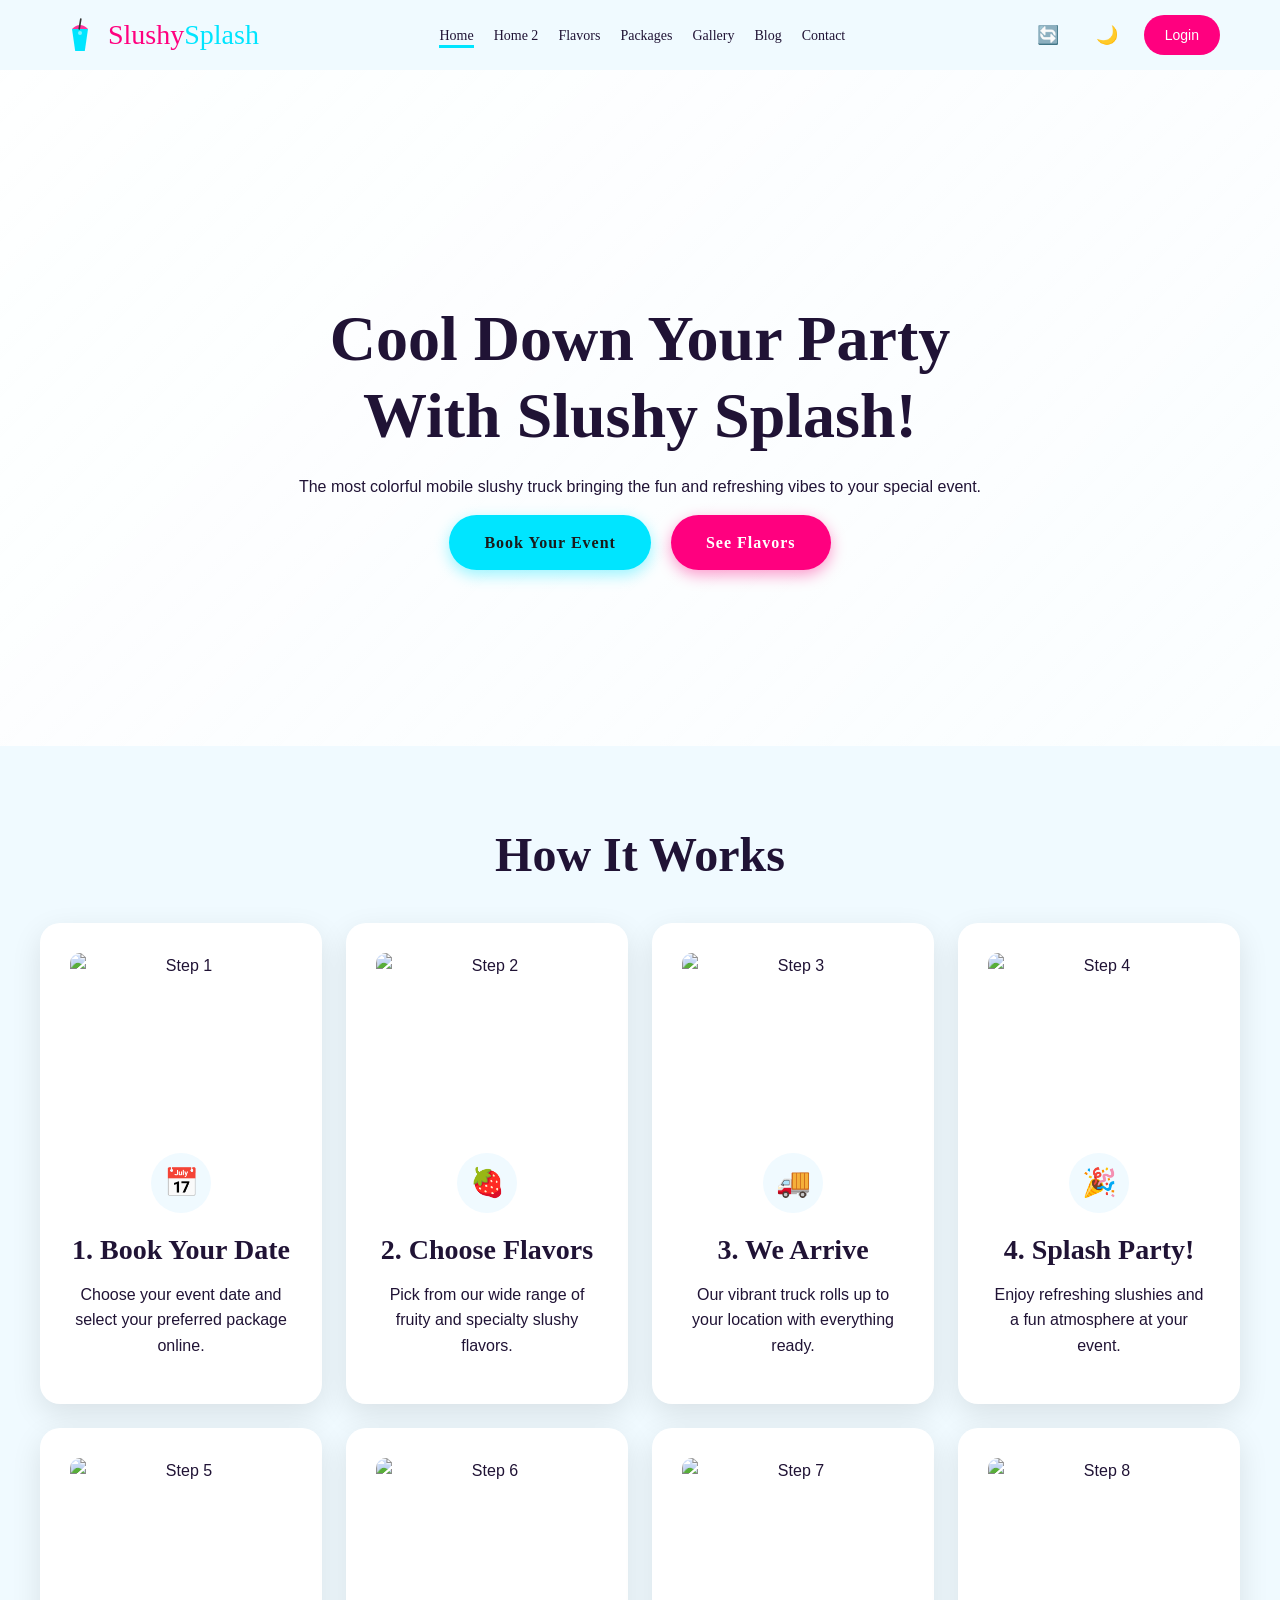
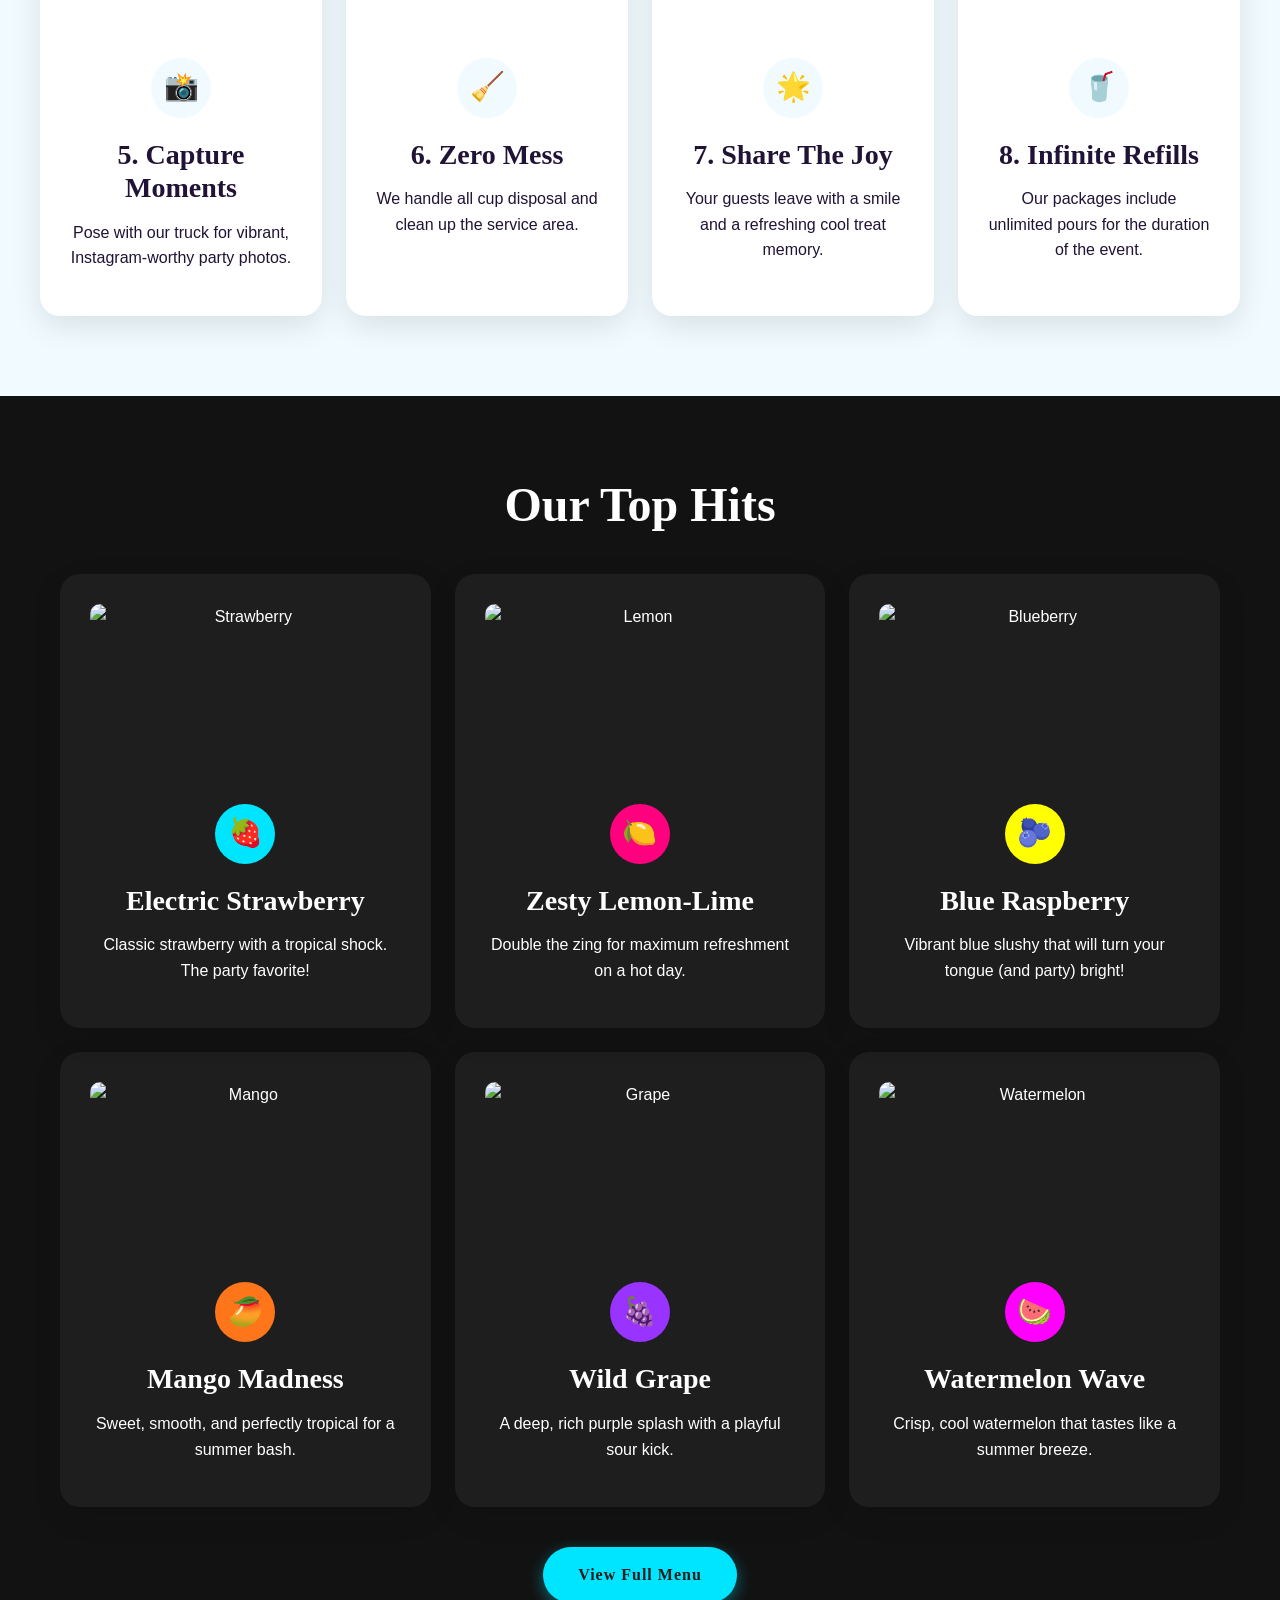
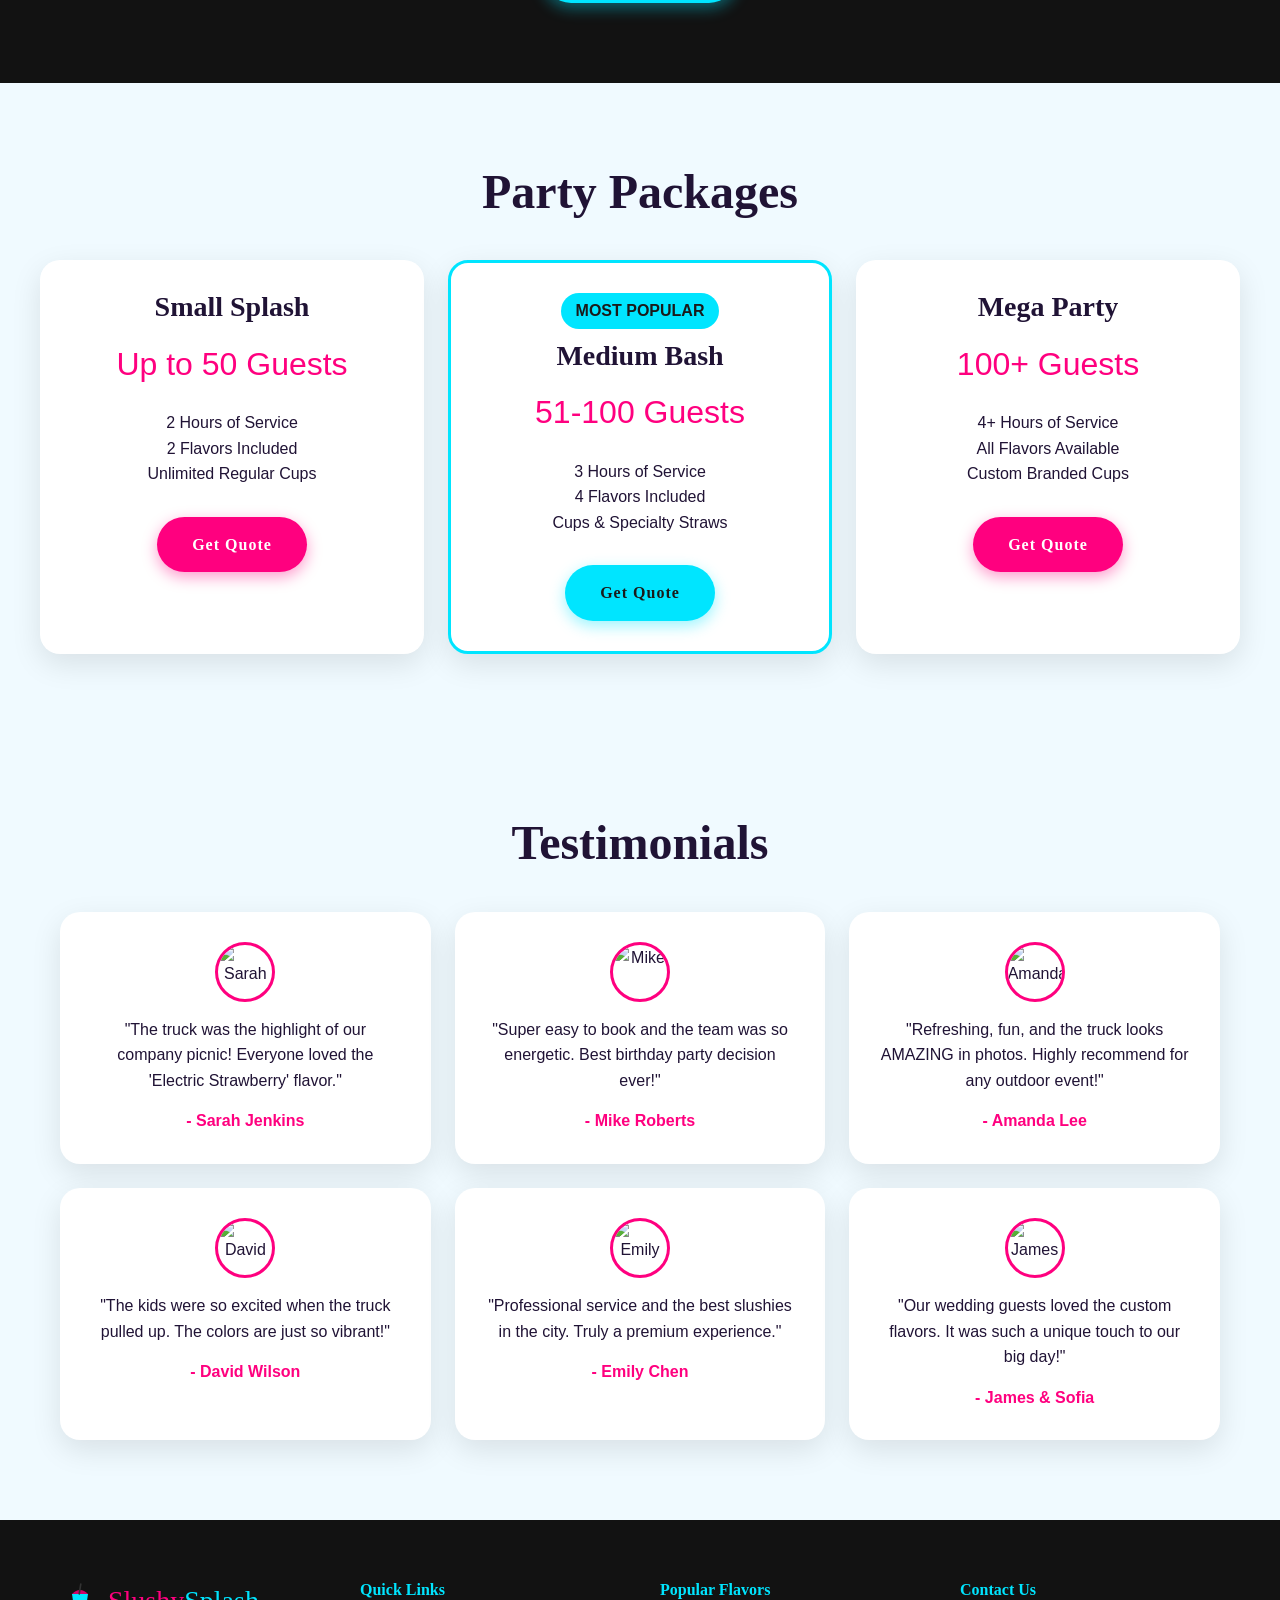
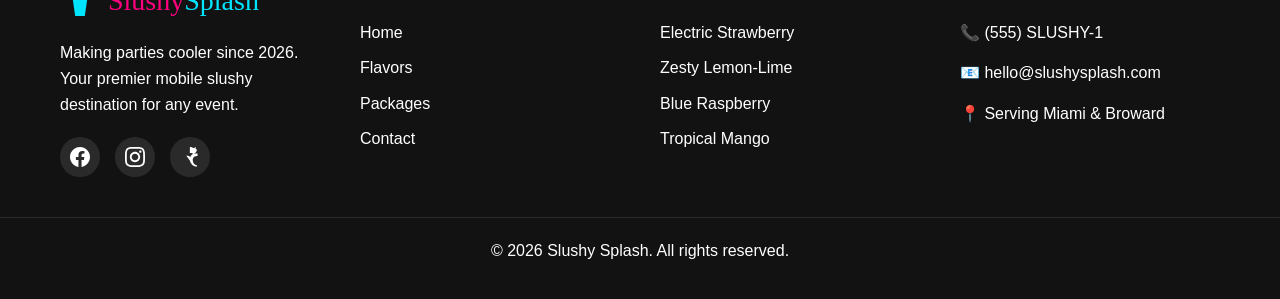
==== commit 0f7d0679: "Add files via upload First Commit" ====
--- a/index.html
+++ b/index.html
@@ -1,314 +1,314 @@
-<!DOCTYPE html>
-<html lang="en" dir="ltr">
-<head>
-    <meta charset="UTF-8">
-    <meta name="viewport" content="width=device-width, initial-scale=1.0">
-    <title>Slushy Splash - Home</title>
-    <!-- Google Fonts -->
-    <link href="https://fonts.googleapis.com/css2?family=Fredoka+One&family=Poppins:wght@300;400;500;600;700&display=swap" rel="stylesheet">
-    <link rel="stylesheet" href="css/style.css">
-</head>
-<body>
-
-    <!-- Navbar -->
-    <nav class="navbar">
-        <div class="container nav-container">
-            <!-- Brand Left -->
-            <a href="index.html" class="logo">
-                <svg width="40" height="40" viewBox="0 0 100 100" fill="none" xmlns="http://www.w3.org/2000/svg" style="vertical-align: middle; margin-right: 10px;">
-                    <path d="M30 35 L70 35 L62 90 L38 90 Z" fill="var(--primary)" />
-                    <path d="M30 35 Q50 15 70 35" fill="var(--secondary)" opacity="0.8" />
-                    <path d="M48 35 L52 10" stroke="#333" stroke-width="4" stroke-linecap="round" />
-                    <circle cx="50" cy="45" r="5" fill="white" opacity="0.5" />
-                </svg>
-                Slushy <span>Splash</span>
-            </a>
-            
-            <div class="hamburger">☰</div>
-            
-            <!-- Menu Center -->
-            <div class="nav-menu-container">
-                <ul class="nav-menu">
-                    <li><a href="index.html" class="nav-link active">Home</a></li>
-                    <li><a href="home2.html" class="nav-link">Home 2</a></li>
-                    <li><a href="flavors.html" class="nav-link">Flavors</a></li>
-                    <li><a href="packages.html" class="nav-link">Packages</a></li>
-                    <li><a href="gallery.html" class="nav-link">Gallery</a></li>
-                    <li><a href="blog.html" class="nav-link">Blog</a></li>
-                    <li><a href="contact.html" class="nav-link">Contact</a></li>
-                    
-                    <!-- Mobile actions (shown inside hamburger drawer) -->
-                    <li class="nav-mobile-only" style="width: 100%; border-top: 1px solid rgba(0,0,0,0.1); padding-top: 20px; display: flex; justify-content: center; gap: 15px;">
-                        <button class="nav-btn rtl-toggle">🔄 RTL</button>
-                        <button class="nav-btn theme-toggle">🌙 Theme</button>
-                    </li>
-                    <li class="nav-mobile-only" style="width: 100%;">
-                        <a href="login.html" class="nav-btn btn-login-nav" style="display: block; text-align: center;">Login</a>
-                    </li>
-                </ul>
-            </div>
-
-            <!-- Actions Right (Desktop) -->
-            <div class="nav-actions nav-desktop-only">
-                <button class="nav-btn rtl-toggle" title="Toggle RTL">🔄</button>
-                <button class="nav-btn theme-toggle" title="Toggle Theme">🌙</button>
-                <a href="login.html" class="nav-btn btn-login-nav">Login</a>
-            </div>
-        </div>
-    </nav>
-
-    <!-- Hero Section -->
-    <section class="hero">
-        <img src="https://images.unsplash.com/photo-1470337458703-46ad1756a187?q=80&w=2000" class="hero-anim-bg" alt="Hero BG">
-        <div class="hero-overlay"></div>
-        <div class="container hero-content">
-            <h1 class="fade-in">Cool Down Your Party with <span>Slushy Splash!</span></h1>
-            <p class="fade-in delay-1">The most colorful mobile slushy truck bringing the fun and refreshing vibes to your special event.</p>
-            <div class="hero-btns fade-in delay-2">
-                <a href="contact.html" class="btn btn-primary">Book Your Event</a>
-                <a href="flavors.html" class="btn btn-secondary">See Flavors</a>
-            </div>
-        </div>
-    </section>
-
-    <!-- How It Works -->
-    <section class="section container">
-        <h2>How It Works</h2>
-        <div class="grid grid-4 center-last-tablet">
-            <div class="card fade-in">
-                <img src="https://images.unsplash.com/photo-1506784983877-45594efa4cbe?w=600" class="card-img" alt="Step 1">
-                <div class="card-icon">📅</div>
-                <h3>1. Book Your Date</h3>
-                <p>Choose your event date and select your preferred package online.</p>
-            </div>
-            <div class="card fade-in delay-1">
-                <img src="https://images.unsplash.com/photo-1549417229-aa67d3263c09?w=600" class="card-img" alt="Step 2">
-                <div class="card-icon">🍓</div>
-                <h3>2. Choose Flavors</h3>
-                <p>Pick from our wide range of fruity and specialty slushy flavors.</p>
-            </div>
-            <div class="card fade-in delay-2">
-                <img src="https://images.unsplash.com/photo-1510626176961-4b57d4fbad03?w=600" class="card-img" alt="Step 3">
-                <div class="card-icon">🚚</div>
-                <h3>3. We Arrive</h3>
-                <p>Our vibrant truck rolls up to your location with everything ready.</p>
-            </div>
-            <div class="card fade-in delay-3">
-                <img src="https://www.thegaudium.com/wp-content/uploads/2017/04/pic-4-1.jpg" class="card-img" alt="Step 4">
-                <div class="card-icon">🎉</div>
-                <h3>4. Splash Party!</h3>
-                <p>Enjoy refreshing slushies and a fun atmosphere at your event.</p>
-            </div>
-            <div class="card fade-in">
-                <img src="https://images.unsplash.com/photo-1530103043960-ef38714abb15?w=600" class="card-img" alt="Step 5">
-                <div class="card-icon">📸</div>
-                <h3>5. Capture Moments</h3>
-                <p>Pose with our truck for vibrant, Instagram-worthy party photos.</p>
-            </div>
-            <div class="card fade-in delay-1">
-                <img src="https://images.unsplash.com/photo-1517457373958-b7bdd4587205?w=600" class="card-img" alt="Step 6">
-                <div class="card-icon">🧹</div>
-                <h3>6. Zero Mess</h3>
-                <p>We handle all cup disposal and clean up the service area.</p>
-            </div>
-            <div class="card fade-in delay-2">
-                <img src="https://images.unsplash.com/photo-1511795409834-ef04bbd61622?w=600" class="card-img" alt="Step 7">
-                <div class="card-icon">🌟</div>
-                <h3>7. Share the Joy</h3>
-                <p>Your guests leave with a smile and a refreshing cool treat memory.</p>
-            </div>
-            <div class="card fade-in delay-3">
-                <img src="https://encrypted-tbn0.gstatic.com/images?q=tbn:ANd9GcQb5fCzksMVcEOWaBMAQDtYLtj9KQ36nV0Nqw&s" class="card-img" alt="Step 8">
-                <div class="card-icon">🥤</div>
-                <h3>8. Infinite Refills</h3>
-                <p>Our packages include unlimited pours for the duration of the event.</p>
-            </div>
-        </div>
-    </section>
-
-    <!-- Featured Flavors -->
-    <section class="section" style="background: var(--bg-dark); color: white;">
-        <div class="container">
-            <h2>Our Top Hits</h2>
-            <div class="grid grid-3">
-                <div class="card" style="background: rgba(255,255,255,0.05);">
-                    <img src="https://images.unsplash.com/photo-1547595628-c61a29f496f0?w=600" class="card-img" alt="Strawberry">
-                    <div class="card-icon" style="background: var(--primary); border: none;">🍓</div>
-                    <h3>Electric Strawberry</h3>
-                    <p>Classic strawberry with a tropical shock. The party favorite!</p>
-                </div>
-                <div class="card" style="background: rgba(255,255,255,0.05);">
-                    <img src="https://images.unsplash.com/photo-1513519245088-0e12902e5a38?w=600" class="card-img" alt="Lemon">
-                    <div class="card-icon" style="background: var(--secondary); border: none;">🍋</div>
-                    <h3>Zesty Lemon-Lime</h3>
-                    <p>Double the zing for maximum refreshment on a hot day.</p>
-                </div>
-                <div class="card" style="background: rgba(255,255,255,0.05);">
-                    <img src="https://images.unsplash.com/photo-1549417229-aa67d3263c09?w=600" class="card-img" alt="Blueberry">
-                    <div class="card-icon" style="background: var(--accent); border: none;">🫐</div>
-                    <h3>Blue Raspberry</h3>
-                    <p>Vibrant blue slushy that will turn your tongue (and party) bright!</p>
-                </div>
-                <div class="card" style="background: rgba(255,255,255,0.05);">
-                    <img src="https://encrypted-tbn0.gstatic.com/images?q=tbn:ANd9GcSyRVBd049qaA00rv4fjJAyUPsIW_9t-9n0aA&s" class="card-img" alt="Mango">
-                    <div class="card-icon" style="background: #ff751a; border: none;">🥭</div>
-                    <h3>Mango Madness</h3>
-                    <p>Sweet, smooth, and perfectly tropical for a summer bash.</p>
-                </div>
-                <div class="card" style="background: rgba(255,255,255,0.05);">
-                    <img src="https://encrypted-tbn0.gstatic.com/images?q=tbn:ANd9GcRkhNMFjHdMcHNZ58KjBK-uz4-7yAZiHMqmKw&s" class="card-img" alt="Grape">
-                    <div class="card-icon" style="background: #9933ff; border: none;">🍇</div>
-                    <h3>Wild Grape</h3>
-                    <p>A deep, rich purple splash with a playful sour kick.</p>
-                </div>
-                <div class="card" style="background: rgba(255,255,255,0.05);">
-                    <img src="https://images.unsplash.com/photo-1551024709-8f23befc6f87?w=600" class="card-img" alt="Watermelon">
-                    <div class="card-icon" style="background: #ff00ff; border: none;">🍉</div>
-                    <h3>Watermelon Wave</h3>
-                    <p>Crisp, cool watermelon that tastes like a summer breeze.</p>
-                </div>
-            </div>
-            <div class="text-center" style="margin-top: 40px;">
-                <a href="flavors.html" class="btn btn-primary">View Full Menu</a>
-            </div>
-        </div>
-    </section>
-
-    <!-- Party Packages -->
-    <section class="section container">
-        <h2>Party Packages</h2>
-        <div class="grid grid-3 center-last-tablet">
-            <div class="card fade-in">
-                <h3>Small Splash</h3>
-                <div style="font-size: 32px; color: var(--secondary); margin-bottom: 20px;">Up to 50 Guests</div>
-                <ul style="margin-bottom: 30px;">
-                    <li>2 Hours of Service</li>
-                    <li>2 Flavors Included</li>
-                    <li>Unlimited Regular Cups</li>
-                </ul>
-                <a href="contact.html?package=small" class="btn btn-secondary">Get Quote</a>
-            </div>
-            <div class="card fade-in delay-1" style="border: 3px solid var(--primary);">
-                <div style="background: var(--primary); color: #1a1a1a; padding: 5px 15px; border-radius: 20px; font-weight: bold; margin-bottom: 10px;">MOST POPULAR</div>
-                <h3>Medium Bash</h3>
-                <div style="font-size: 32px; color: var(--secondary); margin-bottom: 20px;">51-100 Guests</div>
-                <ul style="margin-bottom: 30px;">
-                    <li>3 Hours of Service</li>
-                    <li>4 Flavors Included</li>
-                    <li>Cups & Specialty Straws</li>
-                </ul>
-                <a href="contact.html?package=medium" class="btn btn-primary">Get Quote</a>
-            </div>
-            <div class="card fade-in delay-2">
-                <h3>Mega Party</h3>
-                <div style="font-size: 32px; color: var(--secondary); margin-bottom: 20px;">100+ Guests</div>
-                <ul style="margin-bottom: 30px;">
-                    <li>4+ Hours of Service</li>
-                    <li>All Flavors Available</li>
-                    <li>Custom Branded Cups</li>
-                </ul>
-                <a href="contact.html?package=mega" class="btn btn-secondary">Get Quote</a>
-            </div>
-        </div>
-    </section>
-
-    <!-- Happy Customers -->
-    <section class="section" style="background: var(--bg-light);">
-        <div class="container">
-            <h2>Testimonials</h2>
-            <div class="grid grid-3">
-                <div class="card">
-                    <img src="https://i.pravatar.cc/100?u=sarah" alt="Sarah" style="width: 60px; height: 60px; border-radius: 50%; margin-bottom: 15px; border: 3px solid var(--secondary);">
-                    <p>"The truck was the highlight of our company picnic! Everyone loved the 'Electric Strawberry' flavor."</p>
-                    <div style="font-weight: bold; color: var(--secondary);">- Sarah Jenkins</div>
-                </div>
-                <div class="card">
-                    <img src="https://i.pravatar.cc/100?u=mike" alt="Mike" style="width: 60px; height: 60px; border-radius: 50%; margin-bottom: 15px; border: 3px solid var(--secondary);">
-                    <p>"Super easy to book and the team was so energetic. Best birthday party decision ever!"</p>
-                    <div style="font-weight: bold; color: var(--secondary);">- Mike Roberts</div>
-                </div>
-                <div class="card">
-                    <img src="https://i.pravatar.cc/100?u=amanda" alt="Amanda" style="width: 60px; height: 60px; border-radius: 50%; margin-bottom: 15px; border: 3px solid var(--secondary);">
-                    <p>"Refreshing, fun, and the truck looks AMAZING in photos. Highly recommend for any outdoor event!"</p>
-                    <div style="font-weight: bold; color: var(--secondary);">- Amanda Lee</div>
-                </div>
-                <div class="card">
-                    <img src="https://i.pravatar.cc/100?u=david" alt="David" style="width: 60px; height: 60px; border-radius: 50%; margin-bottom: 15px; border: 3px solid var(--secondary);">
-                    <p>"The kids were so excited when the truck pulled up. The colors are just so vibrant!"</p>
-                    <div style="font-weight: bold; color: var(--secondary);">- David Wilson</div>
-                </div>
-                <div class="card">
-                    <img src="https://i.pravatar.cc/100?u=emily" alt="Emily" style="width: 60px; height: 60px; border-radius: 50%; margin-bottom: 15px; border: 3px solid var(--secondary);">
-                    <p>"Professional service and the best slushies in the city. Truly a premium experience."</p>
-                    <div style="font-weight: bold; color: var(--secondary);">- Emily Chen</div>
-                </div>
-                <div class="card">
-                    <img src="https://i.pravatar.cc/100?u=james" alt="James" style="width: 60px; height: 60px; border-radius: 50%; margin-bottom: 15px; border: 3px solid var(--secondary);">
-                    <p>"Our wedding guests loved the custom flavors. It was such a unique touch to our big day!"</p>
-                    <div style="font-weight: bold; color: var(--secondary);">- James & Sofia</div>
-                </div>
-            </div>
-        </div>
-    </section>
-
-    <!-- Footer -->
-    <footer class="footer">
-        <div class="container footer-grid">
-            <div class="footer-col">
-                <a href="index.html" class="logo" style="margin-bottom: 20px;">
-                    <svg width="40" height="40" viewBox="0 0 100 100" fill="none" xmlns="http://www.w3.org/2000/svg" style="vertical-align: middle; margin-right: 15px;">
-                        <path d="M30 35 L70 35 L62 90 L38 90 Z" fill="var(--primary)" />
-                        <path d="M30 35 Q50 15 70 35" fill="var(--secondary)" opacity="0.8" />
-                        <path d="M48 35 L52 10" stroke="#333" stroke-width="4" stroke-linecap="round" />
-                    </svg>
-                    Slushy <span>Splash</span>
-                </a>
-                <p>Making parties cooler since 2024. Your premier mobile slushy destination for any event.</p>
-                <div class="social-links">
-                    <a href="#" title="Facebook">
-                        <svg width="20" height="20" fill="white" viewBox="0 0 24 24"><path d="M24 12.073c0-6.627-5.373-12-12-12s-12 5.373-12 12c0 5.99 4.388 10.954 10.125 11.854v-8.385H7.078v-3.47h3.047V9.43c0-3.007 1.792-4.669 4.533-4.669 1.312 0 2.686.235 2.686.235v2.953H15.83c-1.491 0-1.956.925-1.956 1.874v2.25h3.328l-.532 3.47h-2.796v8.385C19.612 23.027 24 18.062 24 12.073z"/></svg>
-                    </a>
-                    <a href="#" title="Instagram">
-                        <svg width="20" height="20" fill="white" viewBox="0 0 24 24"><path d="M12 2.163c3.204 0 3.584.012 4.85.07 3.252.148 4.771 1.691 4.919 4.919.058 1.265.069 1.645.069 4.849 0 3.205-.012 3.584-.069 4.849-.149 3.225-1.664 4.771-4.919 4.919-1.266.058-1.644.07-4.85.07-3.204 0-3.584-.012-4.849-.07-3.26-.149-4.771-1.699-4.919-4.92-.058-1.265-.07-1.644-.07-4.849 0-3.204.013-3.583.07-4.849.149-3.227 1.664-4.771 4.919-4.919 1.266-.057 1.645-.069 4.849-.069zm0-2.163c-3.259 0-3.667.014-4.947.072-4.358.2-6.78 2.618-6.98 6.98-.059 1.281-.073 1.689-.073 4.948 0 3.259.014 3.668.072 4.948.2 4.358 2.618 6.78 6.98 6.98 1.281.058 1.689.072 4.948.072 3.259 0 3.668-.014 4.948-.072 4.354-.2 6.782-2.618 6.979-6.98.059-1.28.073-1.689.073-4.948 0-3.259-.014-3.667-.072-4.947-.196-4.354-2.617-6.78-6.979-6.98-1.281-.059-1.69-.073-4.949-.073zm0 5.838c-3.403 0-6.162 2.759-6.162 6.162s2.759 6.163 6.162 6.163 6.162-2.759 6.162-6.163c0-3.403-2.759-6.162-6.162-6.162zm0 10.162c-2.209 0-4-1.791-4-4 0-2.209 1.791-4 4-4s4 1.791 4 4c0 2.209-1.791 4-4 4zm6.406-11.845c-.796 0-1.441.645-1.441 1.44s.645 1.44 1.441 1.44c.795 0 1.439-.645 1.439-1.44s-.644-1.44-1.439-1.44z"/></svg>
-                    </a>
-                    <a href="#" title="TikTok">
-                        <svg width="20" height="20" fill="white" viewBox="0 0 24 24"><path d="M12.525.02c1.31.036 2.503.513 3.41 1.256 1.231-.05 2.158-.752 2.92-1.278V2.77s1.378-.052 1.378-.052c-.053 4.29-3.42 5.09-3.42 5.09s4.252.052 4.252.052c0 .942-.047 1.884-.047 2.822-1.22-.057-2.67.113-3.61.647-.936.536-1.583 1.47-1.892 2.505-.386 1.474-.29 3.037.26 4.41.488 1.214 1.376 2.257 2.474 2.916.666.398 1.436.657 2.214.735l.044 1.63c-3.116-.016-5.83-1.604-7.41-4.14-1.31-2.105-1.57-4.66-.82-7.01.59-1.84 1.83-3.37 3.41-4.32-.47-.44-1.2-.74-1.9-.81-.69-.07-1.41.05-2 .34l.05-1.07V.02zm-5.07 10.14c1.1.01 2.18.27 3.16.76.98.49 1.82 1.2 2.46 2.06.64.86 1.07 1.87 1.26 2.93.19 1.06.13 2.16-.17 3.2-.3.1-.3 4.6.14.78 4.14-1.14 7.6-3.8 9.51l-1.06 4.31c-2.45 2.5-6.07 3.91-9.84 3.91-4.22 0-8.12-1.74-10.9-4.52-2.78-2.78-4.52-6.68-4.52-10.9 0-1.8.31-3.53.89-5.14.36-1.01.88-1.95 1.54-2.79.66-.84 1.48-1.55 2.41-2.09.93-.54 1.98-.92 3.1-1.12.56-.1 1.14-.15 1.72-.15.58 0 1.16.05 1.72.15l-1.06.31z"/></svg>
-                    </a>
-                </div>
-            </div>
-            <div class="footer-col">
-                <h4>Quick Links</h4>
-                <ul class="footer-links">
-                    <li><a href="index.html">Home</a></li>
-                    <li><a href="flavors.html">Flavors</a></li>
-                    <li><a href="packages.html">Packages</a></li>
-                    <li><a href="contact.html">Contact</a></li>
-                </ul>
-            </div>
-            <div class="footer-col">
-                <h4>Popular Flavors</h4>
-                <ul class="footer-links">
-                    <li>Electric Strawberry</li>
-                    <li>Zesty Lemon-Lime</li>
-                    <li>Blue Raspberry</li>
-                    <li>Tropical Mango</li>
-                </ul>
-            </div>
-            <div class="footer-col">
-                <h4>Contact Us</h4>
-                <p>📞 (555) SLUSHY-1</p>
-                <p>📧 hello@slushysplash.com</p>
-                <p>📍 Serving Miami & Broward</p>
-            </div>
-        </div>
-        <div class="footer-bottom">
-            <p>&copy; 2024 Slushy Splash. All rights reserved.</p>
-        </div>
-    </footer>
-
-    <!-- Back to Top Button -->
-    <div id="backToTop" class="back-to-top" aria-label="Back to top">↑</div>
-
-    <script src="js/main.js"></script>
-</body>
-</html>
+<!DOCTYPE html>
+<html lang="en" dir="ltr">
+<head>
+    <meta charset="UTF-8">
+    <meta name="viewport" content="width=device-width, initial-scale=1.0">
+    <title>Slushy Splash - Home</title>
+    <!-- Google Fonts -->
+    <link href="https://fonts.googleapis.com/css2?family=Fredoka+One&family=Poppins:wght@300;400;500;600;700&display=swap" rel="stylesheet">
+    <link rel="stylesheet" href="css/style.css">
+    <link rel="icon" type="image/svg+xml" href="favicon.svg">`n</head>
+<body>
+
+    <!-- Navbar -->
+    <nav class="navbar">
+        <div class="container nav-container">
+            <!-- Brand Left -->
+            <a href="index.html" class="logo">
+                <svg width="40" height="40" viewBox="0 0 100 100" fill="none" xmlns="http://www.w3.org/2000/svg" style="vertical-align: middle; margin-right: 8px;">
+                    <path d="M30 35 L70 35 L62 90 L38 90 Z" fill="var(--primary)" />
+                    <path d="M30 35 Q50 15 70 35" fill="var(--secondary)" opacity="0.8" />
+                    <path d="M48 35 L52 10" stroke="#333" stroke-width="4" stroke-linecap="round" />
+                    <circle cx="50" cy="45" r="5" fill="white" opacity="0.5" />
+                </svg>
+                Slushy <span>Splash</span>
+            </a>
+            
+            <div class="hamburger">☰</div>
+            
+            <!-- Menu Center -->
+            <div class="nav-menu-container">
+                <ul class="nav-menu">
+                    <li><a href="index.html" class="nav-link active">Home</a></li>
+                    <li><a href="home2.html" class="nav-link">Home 2</a></li>
+                    <li><a href="flavors.html" class="nav-link">Flavors</a></li>
+                    <li><a href="packages.html" class="nav-link">Packages</a></li>
+                    <li><a href="gallery.html" class="nav-link">Gallery</a></li>
+                    <li><a href="blog.html" class="nav-link">Blog</a></li>
+                    <li><a href="contact.html" class="nav-link">Contact</a></li>
+                    
+                    <!-- Mobile actions (shown inside hamburger drawer) -->
+                    <li class="nav-mobile-only" style="width: 100%; border-top: 1px solid rgba(0,0,0,0.1); padding-top: 20px; display: flex; justify-content: center; gap: 15px;">
+                        <button class="nav-btn rtl-toggle">🔄 RTL</button>
+                        <button class="nav-btn theme-toggle">🌙 Theme</button>
+                    </li>
+                    <li class="nav-mobile-only" style="width: 100%;">
+                        <a href="login.html" class="nav-btn btn-login-nav" style="display: block; text-align: center;">Login</a>
+                    </li>
+                </ul>
+            </div>
+
+            <!-- Actions Right (Desktop) -->
+            <div class="nav-actions nav-desktop-only">
+                <button class="nav-btn rtl-toggle" title="Toggle RTL">🔄</button>
+                <button class="nav-btn theme-toggle" title="Toggle Theme">🌙</button>
+                <a href="login.html" class="nav-btn btn-login-nav">Login</a>
+            </div>
+        </div>
+    </nav>
+
+    <!-- Hero Section -->
+    <section class="hero">
+        <img src="https://images.unsplash.com/photo-1470337458703-46ad1756a187?q=80&w=2000" class="hero-anim-bg" alt="Hero BG">
+        <div class="hero-overlay"></div>
+        <div class="container hero-content">
+            <h1 class="fade-in">Cool Down Your Party with <span>Slushy Splash!</span></h1>
+            <p class="fade-in delay-1">The most colorful mobile slushy truck bringing the fun and refreshing vibes to your special event.</p>
+            <div class="hero-btns fade-in delay-2">
+                <a href="contact.html" class="btn btn-primary">Book Your Event</a>
+                <a href="flavors.html" class="btn btn-secondary">See Flavors</a>
+            </div>
+        </div>
+    </section>
+
+    <!-- How It Works -->
+    <section class="section container">
+        <h2>How It Works</h2>
+        <div class="grid grid-4 center-last-tablet">
+            <div class="card fade-in">
+                <img src="https://images.unsplash.com/photo-1506784983877-45594efa4cbe?w=600" class="card-img" alt="Step 1">
+                <div class="card-icon">📅</div>
+                <h3>1. Book Your Date</h3>
+                <p>Choose your event date and select your preferred package online.</p>
+            </div>
+            <div class="card fade-in delay-1">
+                <img src="https://images.unsplash.com/photo-1549417229-aa67d3263c09?w=600" class="card-img" alt="Step 2">
+                <div class="card-icon">🍓</div>
+                <h3>2. Choose Flavors</h3>
+                <p>Pick from our wide range of fruity and specialty slushy flavors.</p>
+            </div>
+            <div class="card fade-in delay-2">
+                <img src="https://images.unsplash.com/photo-1510626176961-4b57d4fbad03?w=600" class="card-img" alt="Step 3">
+                <div class="card-icon">🚚</div>
+                <h3>3. We Arrive</h3>
+                <p>Our vibrant truck rolls up to your location with everything ready.</p>
+            </div>
+            <div class="card fade-in delay-3">
+                <img src="https://www.thegaudium.com/wp-content/uploads/2017/04/pic-4-1.jpg" class="card-img" alt="Step 4">
+                <div class="card-icon">🎉</div>
+                <h3>4. Splash Party!</h3>
+                <p>Enjoy refreshing slushies and a fun atmosphere at your event.</p>
+            </div>
+            <div class="card fade-in">
+                <img src="https://images.unsplash.com/photo-1530103043960-ef38714abb15?w=600" class="card-img" alt="Step 5">
+                <div class="card-icon">📸</div>
+                <h3>5. Capture Moments</h3>
+                <p>Pose with our truck for vibrant, Instagram-worthy party photos.</p>
+            </div>
+            <div class="card fade-in delay-1">
+                <img src="https://images.unsplash.com/photo-1517457373958-b7bdd4587205?w=600" class="card-img" alt="Step 6">
+                <div class="card-icon">🧹</div>
+                <h3>6. Zero Mess</h3>
+                <p>We handle all cup disposal and clean up the service area.</p>
+            </div>
+            <div class="card fade-in delay-2">
+                <img src="https://images.unsplash.com/photo-1511795409834-ef04bbd61622?w=600" class="card-img" alt="Step 7">
+                <div class="card-icon">🌟</div>
+                <h3>7. Share the Joy</h3>
+                <p>Your guests leave with a smile and a refreshing cool treat memory.</p>
+            </div>
+            <div class="card fade-in delay-3">
+                <img src="https://encrypted-tbn0.gstatic.com/images?q=tbn:ANd9GcQb5fCzksMVcEOWaBMAQDtYLtj9KQ36nV0Nqw&s" class="card-img" alt="Step 8">
+                <div class="card-icon">🥤</div>
+                <h3>8. Infinite Refills</h3>
+                <p>Our packages include unlimited pours for the duration of the event.</p>
+            </div>
+        </div>
+    </section>
+
+    <!-- Featured Flavors -->
+    <section class="section" style="background: var(--bg-dark); color: white;">
+        <div class="container">
+            <h2>Our Top Hits</h2>
+            <div class="grid grid-3">
+                <div class="card" style="background: rgba(255,255,255,0.05);">
+                    <img src="https://images.unsplash.com/photo-1547595628-c61a29f496f0?w=600" class="card-img" alt="Strawberry">
+                    <div class="card-icon" style="background: var(--primary); border: none;">🍓</div>
+                    <h3>Electric Strawberry</h3>
+                    <p>Classic strawberry with a tropical shock. The party favorite!</p>
+                </div>
+                <div class="card" style="background: rgba(255,255,255,0.05);">
+                    <img src="https://images.unsplash.com/photo-1513519245088-0e12902e5a38?w=600" class="card-img" alt="Lemon">
+                    <div class="card-icon" style="background: var(--secondary); border: none;">🍋</div>
+                    <h3>Zesty Lemon-Lime</h3>
+                    <p>Double the zing for maximum refreshment on a hot day.</p>
+                </div>
+                <div class="card" style="background: rgba(255,255,255,0.05);">
+                    <img src="https://images.unsplash.com/photo-1549417229-aa67d3263c09?w=600" class="card-img" alt="Blueberry">
+                    <div class="card-icon" style="background: var(--accent); border: none;">🫐</div>
+                    <h3>Blue Raspberry</h3>
+                    <p>Vibrant blue slushy that will turn your tongue (and party) bright!</p>
+                </div>
+                <div class="card" style="background: rgba(255,255,255,0.05);">
+                    <img src="https://encrypted-tbn0.gstatic.com/images?q=tbn:ANd9GcSyRVBd049qaA00rv4fjJAyUPsIW_9t-9n0aA&s" class="card-img" alt="Mango">
+                    <div class="card-icon" style="background: #ff751a; border: none;">🥭</div>
+                    <h3>Mango Madness</h3>
+                    <p>Sweet, smooth, and perfectly tropical for a summer bash.</p>
+                </div>
+                <div class="card" style="background: rgba(255,255,255,0.05);">
+                    <img src="https://encrypted-tbn0.gstatic.com/images?q=tbn:ANd9GcRkhNMFjHdMcHNZ58KjBK-uz4-7yAZiHMqmKw&s" class="card-img" alt="Grape">
+                    <div class="card-icon" style="background: #9933ff; border: none;">🍇</div>
+                    <h3>Wild Grape</h3>
+                    <p>A deep, rich purple splash with a playful sour kick.</p>
+                </div>
+                <div class="card" style="background: rgba(255,255,255,0.05);">
+                    <img src="https://images.unsplash.com/photo-1551024709-8f23befc6f87?w=600" class="card-img" alt="Watermelon">
+                    <div class="card-icon" style="background: #ff00ff; border: none;">🍉</div>
+                    <h3>Watermelon Wave</h3>
+                    <p>Crisp, cool watermelon that tastes like a summer breeze.</p>
+                </div>
+            </div>
+            <div class="text-center" style="margin-top: 40px;">
+                <a href="flavors.html" class="btn btn-primary">View Full Menu</a>
+            </div>
+        </div>
+    </section>
+
+    <!-- Party Packages -->
+    <section class="section container">
+        <h2>Party Packages</h2>
+        <div class="grid grid-3 center-last-tablet">
+            <div class="card fade-in">
+                <h3>Small Splash</h3>
+                <div style="font-size: 32px; color: var(--secondary); margin-bottom: 20px;">Up to 50 Guests</div>
+                <ul style="margin-bottom: 30px;">
+                    <li>2 Hours of Service</li>
+                    <li>2 Flavors Included</li>
+                    <li>Unlimited Regular Cups</li>
+                </ul>
+                <a href="contact.html?package=small" class="btn btn-secondary">Get Quote</a>
+            </div>
+            <div class="card fade-in delay-1" style="border: 3px solid var(--primary);">
+                <div style="background: var(--primary); color: #1a1a1a; padding: 5px 15px; border-radius: 20px; font-weight: bold; margin-bottom: 10px;">MOST POPULAR</div>
+                <h3>Medium Bash</h3>
+                <div style="font-size: 32px; color: var(--secondary); margin-bottom: 20px;">51-100 Guests</div>
+                <ul style="margin-bottom: 30px;">
+                    <li>3 Hours of Service</li>
+                    <li>4 Flavors Included</li>
+                    <li>Cups & Specialty Straws</li>
+                </ul>
+                <a href="contact.html?package=medium" class="btn btn-primary">Get Quote</a>
+            </div>
+            <div class="card fade-in delay-2">
+                <h3>Mega Party</h3>
+                <div style="font-size: 32px; color: var(--secondary); margin-bottom: 20px;">100+ Guests</div>
+                <ul style="margin-bottom: 30px;">
+                    <li>4+ Hours of Service</li>
+                    <li>All Flavors Available</li>
+                    <li>Custom Branded Cups</li>
+                </ul>
+                <a href="contact.html?package=mega" class="btn btn-secondary">Get Quote</a>
+            </div>
+        </div>
+    </section>
+
+    <!-- Happy Customers -->
+    <section class="section" style="background: var(--bg-light);">
+        <div class="container">
+            <h2>Testimonials</h2>
+            <div class="grid grid-3">
+                <div class="card">
+                    <img src="https://i.pravatar.cc/100?u=sarah" alt="Sarah" style="width: 60px; height: 60px; border-radius: 50%; margin-bottom: 15px; border: 3px solid var(--secondary);">
+                    <p>"The truck was the highlight of our company picnic! Everyone loved the 'Electric Strawberry' flavor."</p>
+                    <div style="font-weight: bold; color: var(--secondary);">- Sarah Jenkins</div>
+                </div>
+                <div class="card">
+                    <img src="https://i.pravatar.cc/100?u=mike" alt="Mike" style="width: 60px; height: 60px; border-radius: 50%; margin-bottom: 15px; border: 3px solid var(--secondary);">
+                    <p>"Super easy to book and the team was so energetic. Best birthday party decision ever!"</p>
+                    <div style="font-weight: bold; color: var(--secondary);">- Mike Roberts</div>
+                </div>
+                <div class="card">
+                    <img src="https://i.pravatar.cc/100?u=amanda" alt="Amanda" style="width: 60px; height: 60px; border-radius: 50%; margin-bottom: 15px; border: 3px solid var(--secondary);">
+                    <p>"Refreshing, fun, and the truck looks AMAZING in photos. Highly recommend for any outdoor event!"</p>
+                    <div style="font-weight: bold; color: var(--secondary);">- Amanda Lee</div>
+                </div>
+                <div class="card">
+                    <img src="https://i.pravatar.cc/100?u=david" alt="David" style="width: 60px; height: 60px; border-radius: 50%; margin-bottom: 15px; border: 3px solid var(--secondary);">
+                    <p>"The kids were so excited when the truck pulled up. The colors are just so vibrant!"</p>
+                    <div style="font-weight: bold; color: var(--secondary);">- David Wilson</div>
+                </div>
+                <div class="card">
+                    <img src="https://i.pravatar.cc/100?u=emily" alt="Emily" style="width: 60px; height: 60px; border-radius: 50%; margin-bottom: 15px; border: 3px solid var(--secondary);">
+                    <p>"Professional service and the best slushies in the city. Truly a premium experience."</p>
+                    <div style="font-weight: bold; color: var(--secondary);">- Emily Chen</div>
+                </div>
+                <div class="card">
+                    <img src="https://i.pravatar.cc/100?u=james" alt="James" style="width: 60px; height: 60px; border-radius: 50%; margin-bottom: 15px; border: 3px solid var(--secondary);">
+                    <p>"Our wedding guests loved the custom flavors. It was such a unique touch to our big day!"</p>
+                    <div style="font-weight: bold; color: var(--secondary);">- James & Sofia</div>
+                </div>
+            </div>
+        </div>
+    </section>
+
+    <!-- Footer -->
+    <footer class="footer">
+        <div class="container footer-grid">
+            <div class="footer-col">
+                <a href="index.html" class="logo" style="margin-bottom: 20px;">
+                    <svg width="40" height="40" viewBox="0 0 100 100" fill="none" xmlns="http://www.w3.org/2000/svg" style="vertical-align: middle; margin-right: 8px;">
+                        <path d="M30 35 L70 35 L62 90 L38 90 Z" fill="var(--primary)" />
+                        <path d="M30 35 Q50 15 70 35" fill="var(--secondary)" opacity="0.8" />
+                        <path d="M48 35 L52 10" stroke="#333" stroke-width="4" stroke-linecap="round" />
+                    </svg>
+                    Slushy <span>Splash</span>
+                </a>
+                <p>Making parties cooler since 2026. Your premier mobile slushy destination for any event.</p>
+                <div class="social-links">
+                    <a href="#" title="Facebook">
+                        <svg width="20" height="20" fill="white" viewBox="0 0 24 24"><path d="M24 12.073c0-6.627-5.373-12-12-12s-12 5.373-12 12c0 5.99 4.388 10.954 10.125 11.854v-8.385H7.078v-3.47h3.047V9.43c0-3.007 1.792-4.669 4.533-4.669 1.312 0 2.686.235 2.686.235v2.953H15.83c-1.491 0-1.956.925-1.956 1.874v2.25h3.328l-.532 3.47h-2.796v8.385C19.612 23.027 24 18.062 24 12.073z"/></svg>
+                    </a>
+                    <a href="#" title="Instagram">
+                        <svg width="20" height="20" fill="white" viewBox="0 0 24 24"><path d="M12 2.163c3.204 0 3.584.012 4.85.07 3.252.148 4.771 1.691 4.919 4.919.058 1.265.069 1.645.069 4.849 0 3.205-.012 3.584-.069 4.849-.149 3.225-1.664 4.771-4.919 4.919-1.266.058-1.644.07-4.85.07-3.204 0-3.584-.012-4.849-.07-3.26-.149-4.771-1.699-4.919-4.92-.058-1.265-.07-1.644-.07-4.849 0-3.204.013-3.583.07-4.849.149-3.227 1.664-4.771 4.919-4.919 1.266-.057 1.645-.069 4.849-.069zm0-2.163c-3.259 0-3.667.014-4.947.072-4.358.2-6.78 2.618-6.98 6.98-.059 1.281-.073 1.689-.073 4.948 0 3.259.014 3.668.072 4.948.2 4.358 2.618 6.78 6.98 6.98 1.281.058 1.689.072 4.948.072 3.259 0 3.668-.014 4.948-.072 4.354-.2 6.782-2.618 6.979-6.98.059-1.28.073-1.689.073-4.948 0-3.259-.014-3.667-.072-4.947-.196-4.354-2.617-6.78-6.979-6.98-1.281-.059-1.69-.073-4.949-.073zm0 5.838c-3.403 0-6.162 2.759-6.162 6.162s2.759 6.163 6.162 6.163 6.162-2.759 6.162-6.163c0-3.403-2.759-6.162-6.162-6.162zm0 10.162c-2.209 0-4-1.791-4-4 0-2.209 1.791-4 4-4s4 1.791 4 4c0 2.209-1.791 4-4 4zm6.406-11.845c-.796 0-1.441.645-1.441 1.44s.645 1.44 1.441 1.44c.795 0 1.439-.645 1.439-1.44s-.644-1.44-1.439-1.44z"/></svg>
+                    </a>
+                    <a href="#" title="TikTok">
+                        <svg width="20" height="20" fill="white" viewBox="0 0 24 24"><path d="M12.525.02c1.31.036 2.503.513 3.41 1.256 1.231-.05 2.158-.752 2.92-1.278V2.77s1.378-.052 1.378-.052c-.053 4.29-3.42 5.09-3.42 5.09s4.252.052 4.252.052c0 .942-.047 1.884-.047 2.822-1.22-.057-2.67.113-3.61.647-.936.536-1.583 1.47-1.892 2.505-.386 1.474-.29 3.037.26 4.41.488 1.214 1.376 2.257 2.474 2.916.666.398 1.436.657 2.214.735l.044 1.63c-3.116-.016-5.83-1.604-7.41-4.14-1.31-2.105-1.57-4.66-.82-7.01.59-1.84 1.83-3.37 3.41-4.32-.47-.44-1.2-.74-1.9-.81-.69-.07-1.41.05-2 .34l.05-1.07V.02zm-5.07 10.14c1.1.01 2.18.27 3.16.76.98.49 1.82 1.2 2.46 2.06.64.86 1.07 1.87 1.26 2.93.19 1.06.13 2.16-.17 3.2-.3.1-.3 4.6.14.78 4.14-1.14 7.6-3.8 9.51l-1.06 4.31c-2.45 2.5-6.07 3.91-9.84 3.91-4.22 0-8.12-1.74-10.9-4.52-2.78-2.78-4.52-6.68-4.52-10.9 0-1.8.31-3.53.89-5.14.36-1.01.88-1.95 1.54-2.79.66-.84 1.48-1.55 2.41-2.09.93-.54 1.98-.92 3.1-1.12.56-.1 1.14-.15 1.72-.15.58 0 1.16.05 1.72.15l-1.06.31z"/></svg>
+                    </a>
+                </div>
+            </div>
+            <div class="footer-col">
+                <h4>Quick Links</h4>
+                <ul class="footer-links">
+                    <li><a href="index.html">Home</a></li>
+                    <li><a href="flavors.html">Flavors</a></li>
+                    <li><a href="packages.html">Packages</a></li>
+                    <li><a href="contact.html">Contact</a></li>
+                </ul>
+            </div>
+            <div class="footer-col">
+                <h4>Popular Flavors</h4>
+                <ul class="footer-links">
+                    <li>Electric Strawberry</li>
+                    <li>Zesty Lemon-Lime</li>
+                    <li>Blue Raspberry</li>
+                    <li>Tropical Mango</li>
+                </ul>
+            </div>
+            <div class="footer-col">
+                <h4>Contact Us</h4>
+                <p>📞 (555) SLUSHY-1</p>
+                <p>📧 hello@slushysplash.com</p>
+                <p>📍 Serving Miami & Broward</p>
+            </div>
+        </div>
+        <div class="footer-bottom">
+            <p>&copy; 2026 Slushy Splash. All rights reserved.</p>
+        </div>
+    </footer>
+
+    <!-- Back to Top Button -->
+    <div id="backToTop" class="back-to-top" aria-label="Back to top">↑</div>
+
+    <script src="js/main.js"></script>
+</body>
+</html>
--- a/css/style.css
+++ b/css/style.css
@@ -222,8 +222,24 @@
   flex-shrink: 0;
 }
 
+.logo svg {
+  margin-right: 8px !important;
+}
+
 .logo span {
   color: var(--primary);
+}
+
+.auth-card-logo {
+  display: flex;
+  flex-direction: row;
+  align-items: center;
+  justify-content: center;
+  margin-bottom: 30px;
+}
+
+.auth-card-logo svg {
+  margin-right: 8px;
 }
 
 .nav-menu-container {
@@ -317,6 +333,18 @@
     margin: 0 auto;
     width: 100%;
   }
+
+  .footer-grid .footer-col:first-child {
+    order: -1;
+  }
+
+  /* Brand side-by-side logo for Tablet/Desktop in Auth Cards */
+  .auth-card-logo {
+    flex-direction: row !important;
+  }
+  .auth-card-logo svg {
+    margin-right: 8px !important;
+  }
 }
 
 @media (max-width: 768px) {
@@ -335,7 +363,7 @@
     order: 3;
   }
   
-  .logo {
+  .navbar .logo {
     order: 1;
   }
   
@@ -399,6 +427,13 @@
     align-items: flex-start; 
     margin-bottom: 20px;
   }
+  .footer-grid .footer-col:first-child {
+    order: -1;
+  }
+  .center-last-tablet > :nth-child(3):last-child { 
+    grid-column: auto !important;
+    max-width: 100%;
+  }
   .footer-links a:hover { padding-left: 5px; color: var(--primary); }
   .social-links { justify-content: flex-start; gap: 15px; width: 100%; }
 }
@@ -408,7 +443,26 @@
   h1 { font-size: 30px; }
   h2 { font-size: 24px; }
   p { font-size: 14px; }
-  .section { padding: 40px 0; overflow: hidden; }
+  .section { padding: 60px 0 40px; overflow: hidden; }
+  .section h2 { margin-top: 20px; } /* Add space for section headings in mobile */
+  .card .logo {
+    order: -1 !important;
+    margin-left: auto !important;
+    margin-right: auto !important;
+    justify-content: center !important;
+    display: flex !important;
+    width: 100% !important;
+  }
+  .auth-card-logo {
+    flex-direction: row !important;
+  }
+  .auth-card-logo svg {
+    margin-right: 8px !important;
+  }
+  
+  .service-areas-section {
+    margin-top: 80px !important;
+  }
   .card { 
     width: 100% !important; 
     word-break: break-word; 
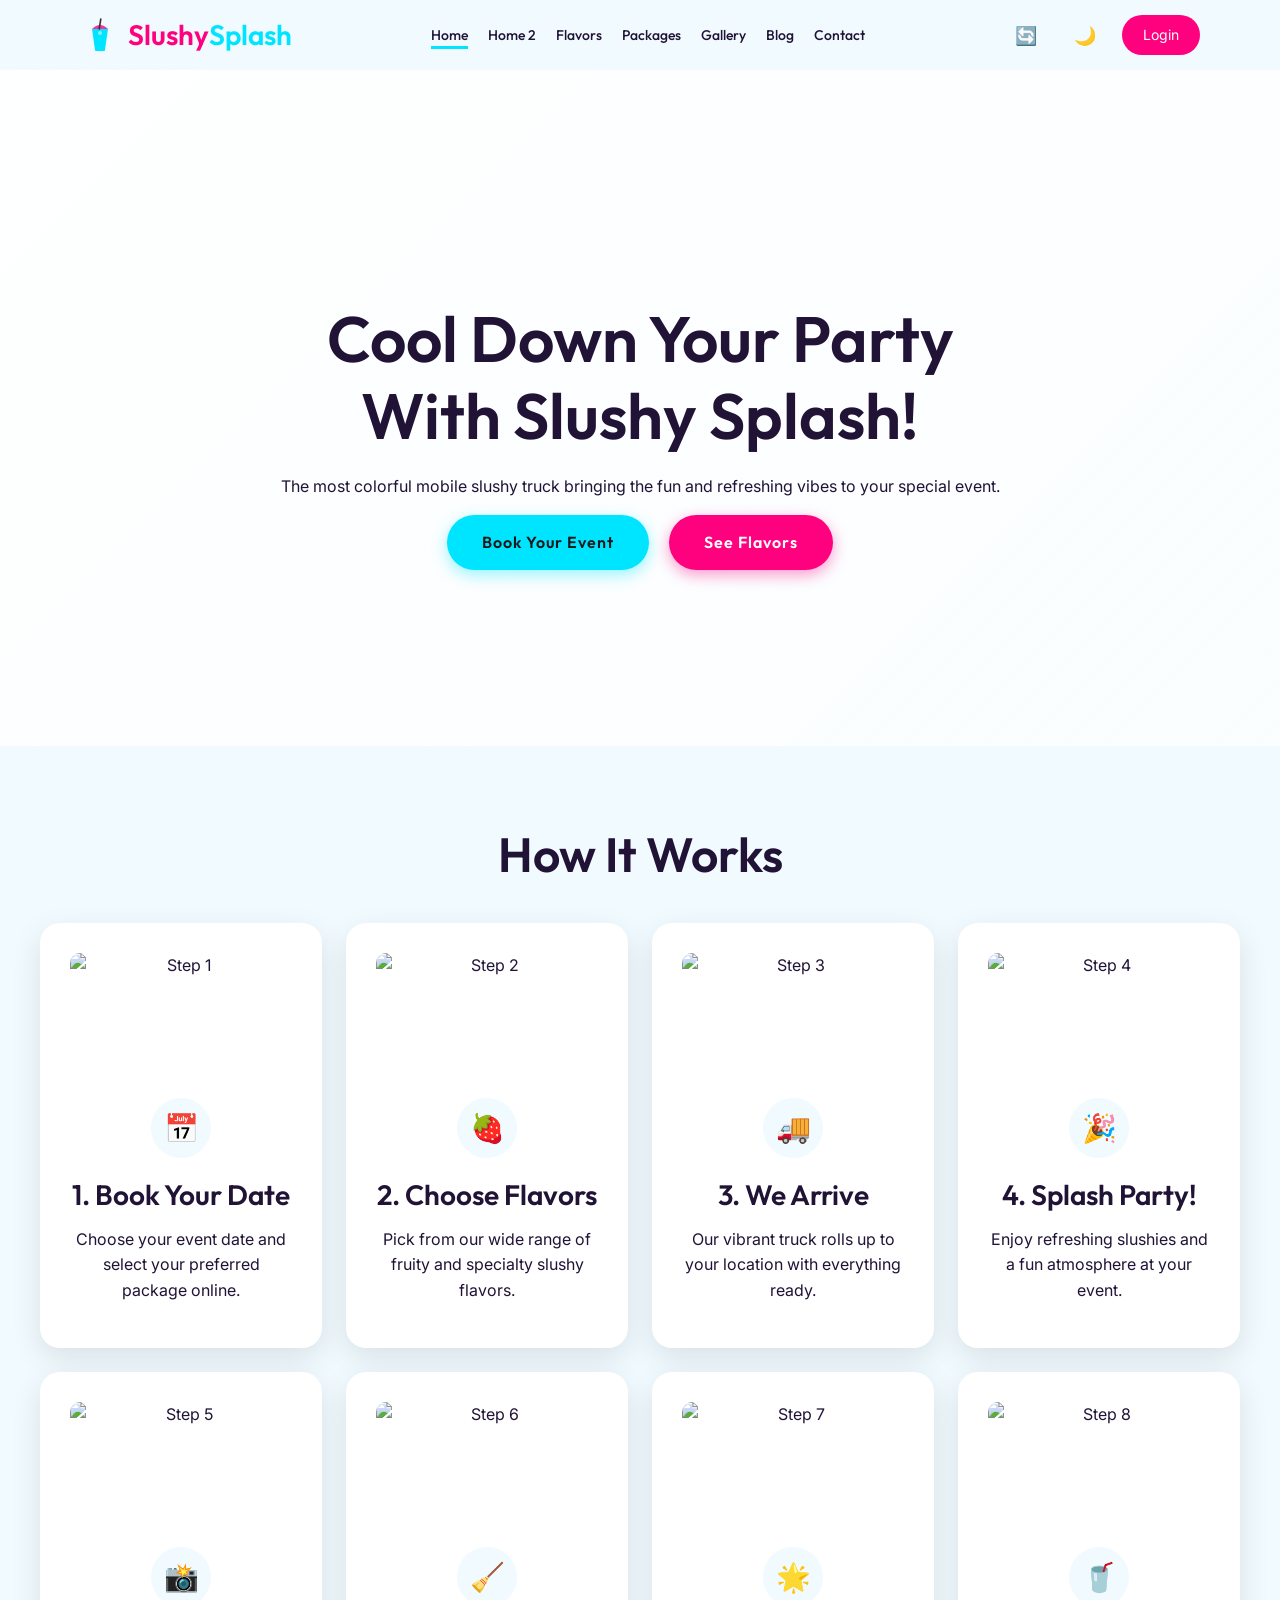
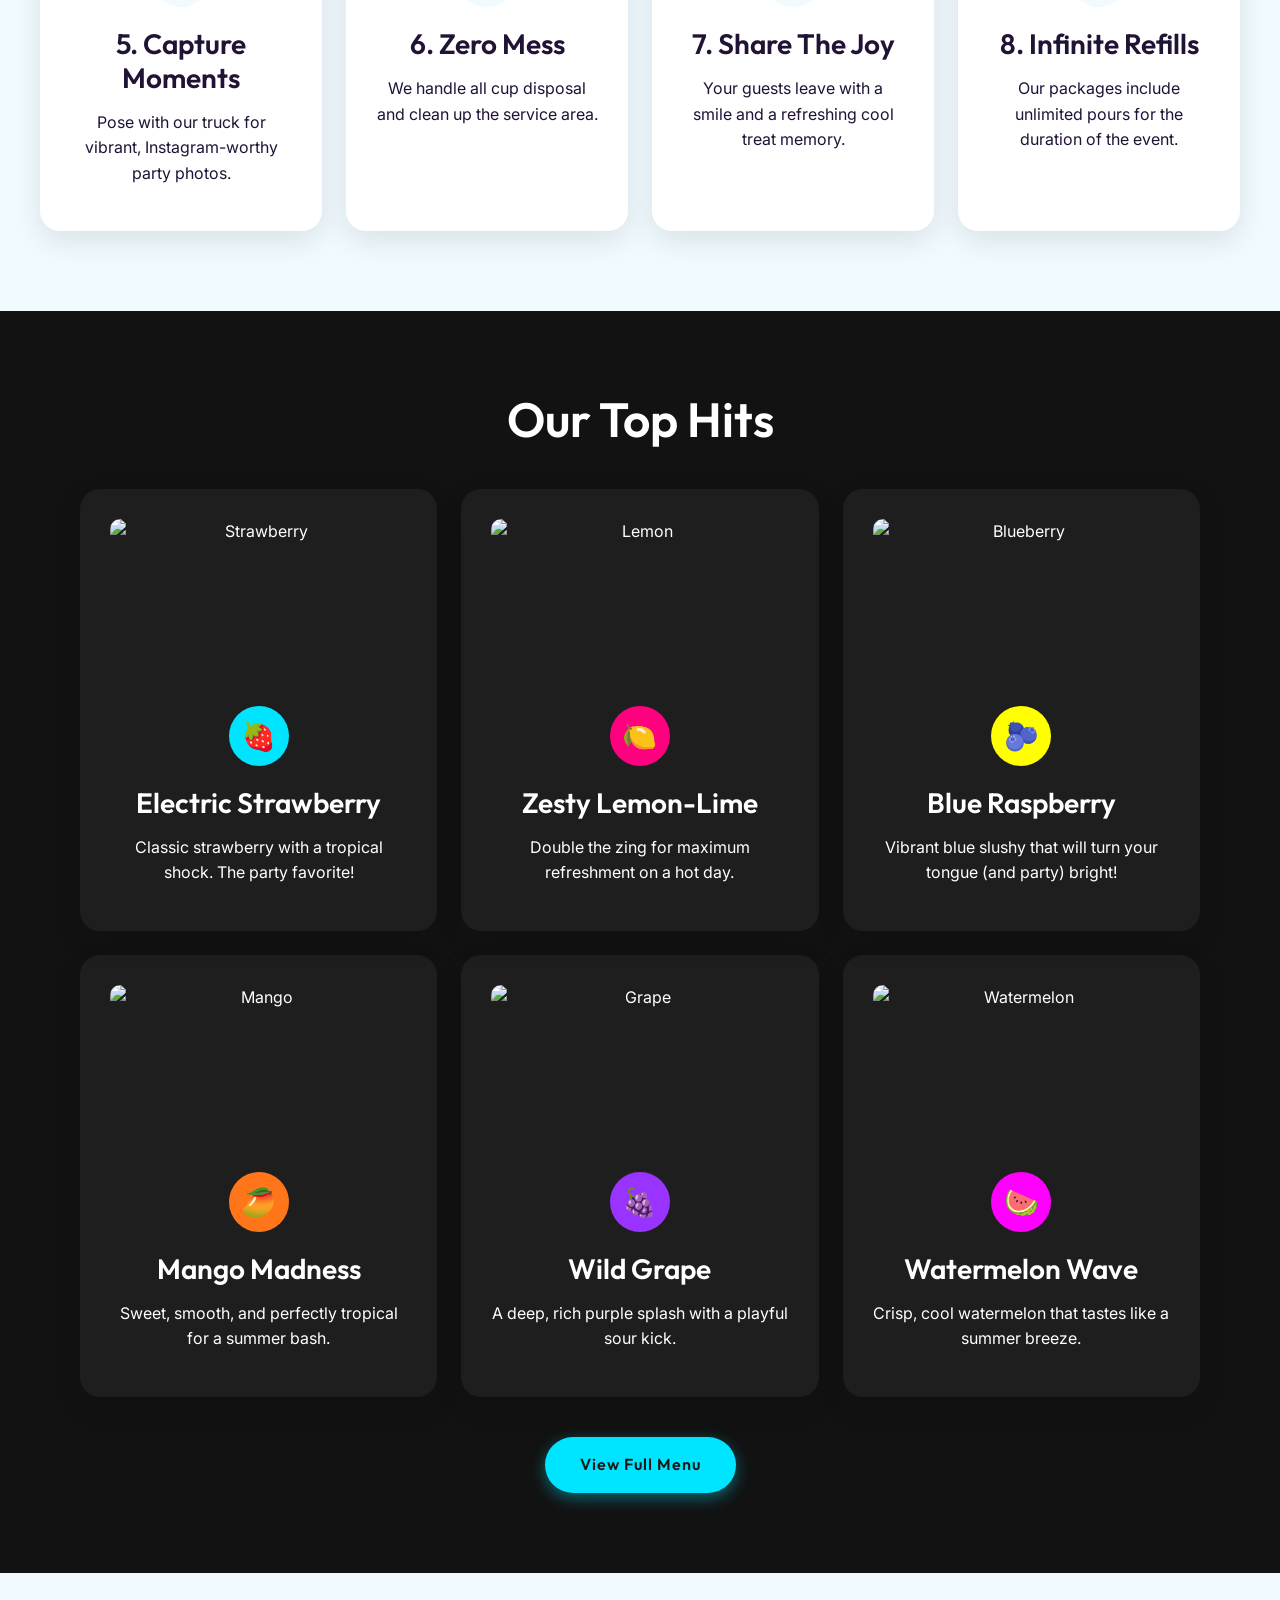
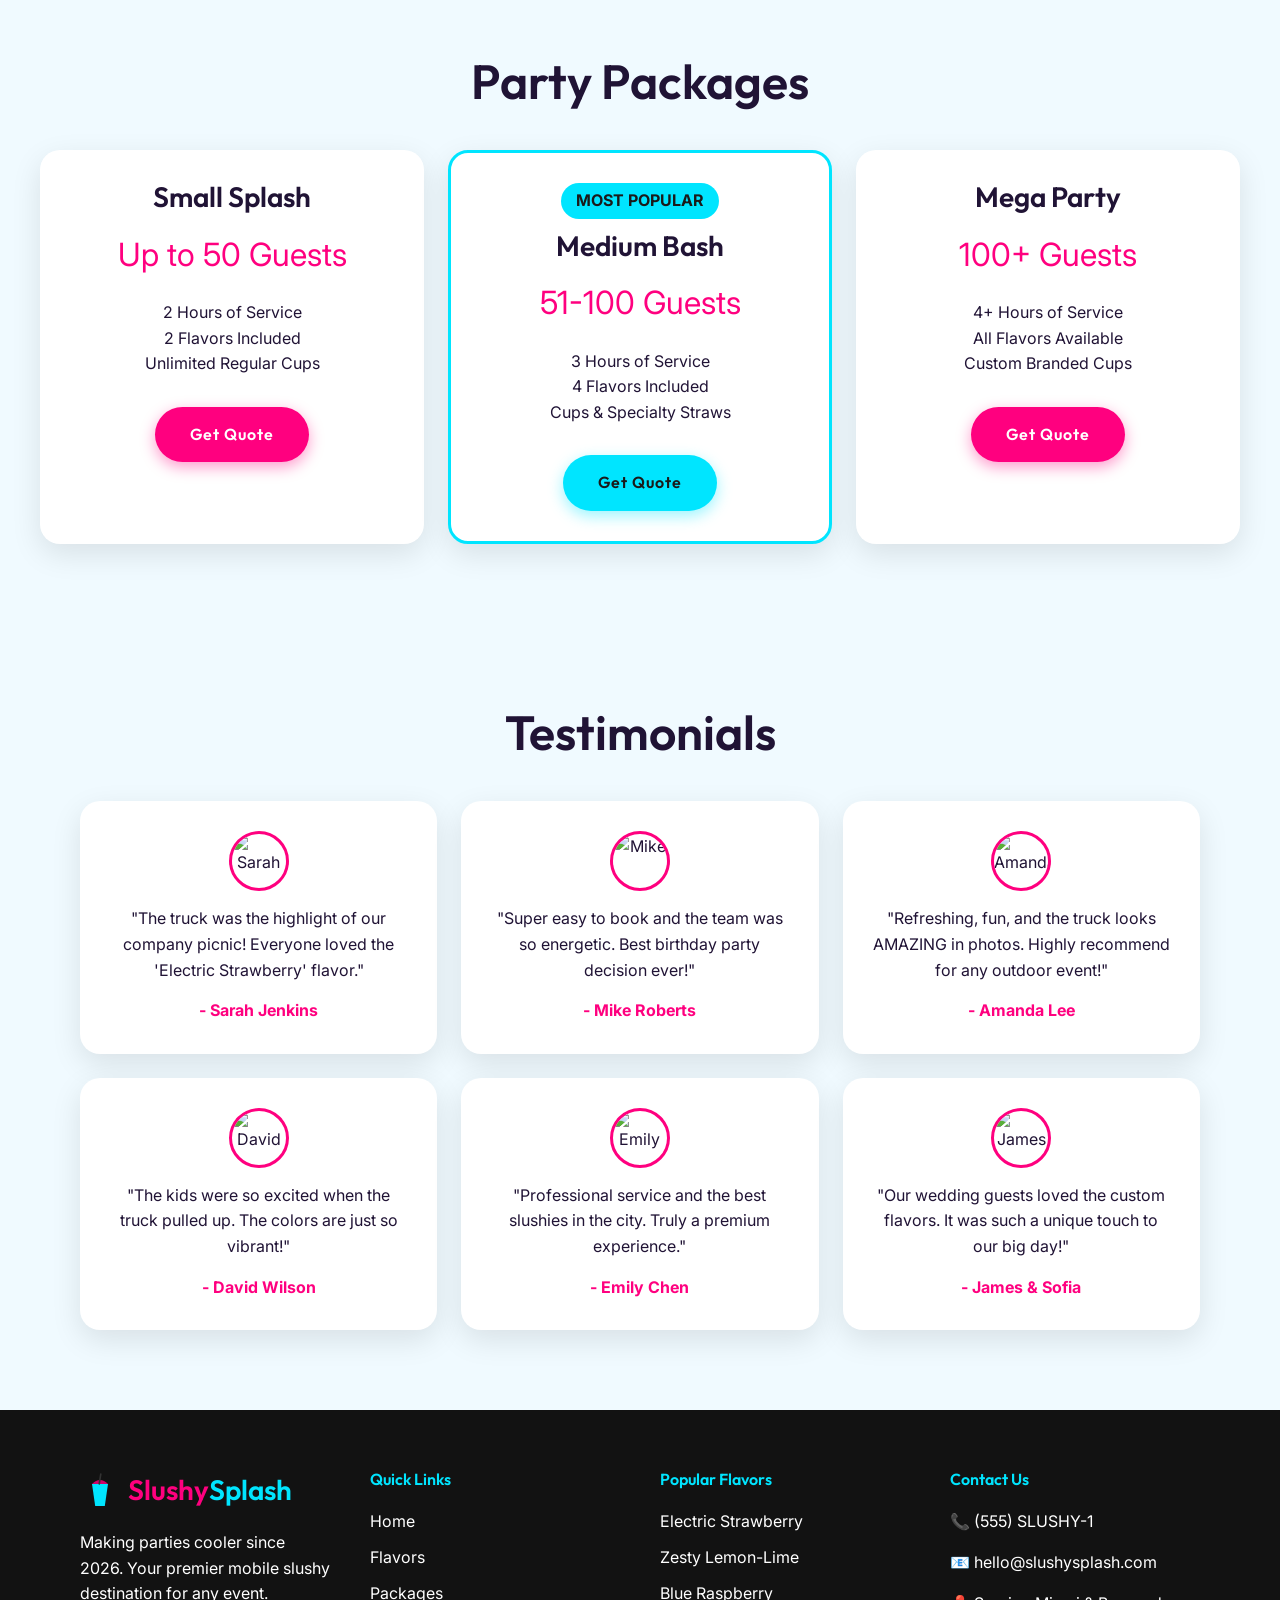
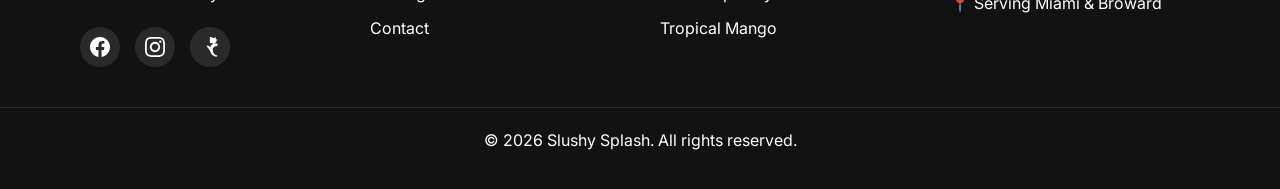
==== commit 63853bb4: "U" ====
--- a/index.html
+++ b/index.html
@@ -1,314 +1,314 @@
-<!DOCTYPE html>
-<html lang="en" dir="ltr">
-<head>
-    <meta charset="UTF-8">
-    <meta name="viewport" content="width=device-width, initial-scale=1.0">
-    <title>Slushy Splash - Home</title>
-    <!-- Google Fonts -->
-    <link href="https://fonts.googleapis.com/css2?family=Fredoka+One&family=Poppins:wght@300;400;500;600;700&display=swap" rel="stylesheet">
-    <link rel="stylesheet" href="css/style.css">
-    <link rel="icon" type="image/svg+xml" href="favicon.svg">`n</head>
-<body>
-
-    <!-- Navbar -->
-    <nav class="navbar">
-        <div class="container nav-container">
-            <!-- Brand Left -->
-            <a href="index.html" class="logo">
-                <svg width="40" height="40" viewBox="0 0 100 100" fill="none" xmlns="http://www.w3.org/2000/svg" style="vertical-align: middle; margin-right: 8px;">
-                    <path d="M30 35 L70 35 L62 90 L38 90 Z" fill="var(--primary)" />
-                    <path d="M30 35 Q50 15 70 35" fill="var(--secondary)" opacity="0.8" />
-                    <path d="M48 35 L52 10" stroke="#333" stroke-width="4" stroke-linecap="round" />
-                    <circle cx="50" cy="45" r="5" fill="white" opacity="0.5" />
-                </svg>
-                Slushy <span>Splash</span>
-            </a>
-            
-            <div class="hamburger">☰</div>
-            
-            <!-- Menu Center -->
-            <div class="nav-menu-container">
-                <ul class="nav-menu">
-                    <li><a href="index.html" class="nav-link active">Home</a></li>
-                    <li><a href="home2.html" class="nav-link">Home 2</a></li>
-                    <li><a href="flavors.html" class="nav-link">Flavors</a></li>
-                    <li><a href="packages.html" class="nav-link">Packages</a></li>
-                    <li><a href="gallery.html" class="nav-link">Gallery</a></li>
-                    <li><a href="blog.html" class="nav-link">Blog</a></li>
-                    <li><a href="contact.html" class="nav-link">Contact</a></li>
-                    
-                    <!-- Mobile actions (shown inside hamburger drawer) -->
-                    <li class="nav-mobile-only" style="width: 100%; border-top: 1px solid rgba(0,0,0,0.1); padding-top: 20px; display: flex; justify-content: center; gap: 15px;">
-                        <button class="nav-btn rtl-toggle">🔄 RTL</button>
-                        <button class="nav-btn theme-toggle">🌙 Theme</button>
-                    </li>
-                    <li class="nav-mobile-only" style="width: 100%;">
-                        <a href="login.html" class="nav-btn btn-login-nav" style="display: block; text-align: center;">Login</a>
-                    </li>
-                </ul>
-            </div>
-
-            <!-- Actions Right (Desktop) -->
-            <div class="nav-actions nav-desktop-only">
-                <button class="nav-btn rtl-toggle" title="Toggle RTL">🔄</button>
-                <button class="nav-btn theme-toggle" title="Toggle Theme">🌙</button>
-                <a href="login.html" class="nav-btn btn-login-nav">Login</a>
-            </div>
-        </div>
-    </nav>
-
-    <!-- Hero Section -->
-    <section class="hero">
-        <img src="https://images.unsplash.com/photo-1470337458703-46ad1756a187?q=80&w=2000" class="hero-anim-bg" alt="Hero BG">
-        <div class="hero-overlay"></div>
-        <div class="container hero-content">
-            <h1 class="fade-in">Cool Down Your Party with <span>Slushy Splash!</span></h1>
-            <p class="fade-in delay-1">The most colorful mobile slushy truck bringing the fun and refreshing vibes to your special event.</p>
-            <div class="hero-btns fade-in delay-2">
-                <a href="contact.html" class="btn btn-primary">Book Your Event</a>
-                <a href="flavors.html" class="btn btn-secondary">See Flavors</a>
-            </div>
-        </div>
-    </section>
-
-    <!-- How It Works -->
-    <section class="section container">
-        <h2>How It Works</h2>
-        <div class="grid grid-4 center-last-tablet">
-            <div class="card fade-in">
-                <img src="https://images.unsplash.com/photo-1506784983877-45594efa4cbe?w=600" class="card-img" alt="Step 1">
-                <div class="card-icon">📅</div>
-                <h3>1. Book Your Date</h3>
-                <p>Choose your event date and select your preferred package online.</p>
-            </div>
-            <div class="card fade-in delay-1">
-                <img src="https://images.unsplash.com/photo-1549417229-aa67d3263c09?w=600" class="card-img" alt="Step 2">
-                <div class="card-icon">🍓</div>
-                <h3>2. Choose Flavors</h3>
-                <p>Pick from our wide range of fruity and specialty slushy flavors.</p>
-            </div>
-            <div class="card fade-in delay-2">
-                <img src="https://images.unsplash.com/photo-1510626176961-4b57d4fbad03?w=600" class="card-img" alt="Step 3">
-                <div class="card-icon">🚚</div>
-                <h3>3. We Arrive</h3>
-                <p>Our vibrant truck rolls up to your location with everything ready.</p>
-            </div>
-            <div class="card fade-in delay-3">
-                <img src="https://www.thegaudium.com/wp-content/uploads/2017/04/pic-4-1.jpg" class="card-img" alt="Step 4">
-                <div class="card-icon">🎉</div>
-                <h3>4. Splash Party!</h3>
-                <p>Enjoy refreshing slushies and a fun atmosphere at your event.</p>
-            </div>
-            <div class="card fade-in">
-                <img src="https://images.unsplash.com/photo-1530103043960-ef38714abb15?w=600" class="card-img" alt="Step 5">
-                <div class="card-icon">📸</div>
-                <h3>5. Capture Moments</h3>
-                <p>Pose with our truck for vibrant, Instagram-worthy party photos.</p>
-            </div>
-            <div class="card fade-in delay-1">
-                <img src="https://images.unsplash.com/photo-1517457373958-b7bdd4587205?w=600" class="card-img" alt="Step 6">
-                <div class="card-icon">🧹</div>
-                <h3>6. Zero Mess</h3>
-                <p>We handle all cup disposal and clean up the service area.</p>
-            </div>
-            <div class="card fade-in delay-2">
-                <img src="https://images.unsplash.com/photo-1511795409834-ef04bbd61622?w=600" class="card-img" alt="Step 7">
-                <div class="card-icon">🌟</div>
-                <h3>7. Share the Joy</h3>
-                <p>Your guests leave with a smile and a refreshing cool treat memory.</p>
-            </div>
-            <div class="card fade-in delay-3">
-                <img src="https://encrypted-tbn0.gstatic.com/images?q=tbn:ANd9GcQb5fCzksMVcEOWaBMAQDtYLtj9KQ36nV0Nqw&s" class="card-img" alt="Step 8">
-                <div class="card-icon">🥤</div>
-                <h3>8. Infinite Refills</h3>
-                <p>Our packages include unlimited pours for the duration of the event.</p>
-            </div>
-        </div>
-    </section>
-
-    <!-- Featured Flavors -->
-    <section class="section" style="background: var(--bg-dark); color: white;">
-        <div class="container">
-            <h2>Our Top Hits</h2>
-            <div class="grid grid-3">
-                <div class="card" style="background: rgba(255,255,255,0.05);">
-                    <img src="https://images.unsplash.com/photo-1547595628-c61a29f496f0?w=600" class="card-img" alt="Strawberry">
-                    <div class="card-icon" style="background: var(--primary); border: none;">🍓</div>
-                    <h3>Electric Strawberry</h3>
-                    <p>Classic strawberry with a tropical shock. The party favorite!</p>
-                </div>
-                <div class="card" style="background: rgba(255,255,255,0.05);">
-                    <img src="https://images.unsplash.com/photo-1513519245088-0e12902e5a38?w=600" class="card-img" alt="Lemon">
-                    <div class="card-icon" style="background: var(--secondary); border: none;">🍋</div>
-                    <h3>Zesty Lemon-Lime</h3>
-                    <p>Double the zing for maximum refreshment on a hot day.</p>
-                </div>
-                <div class="card" style="background: rgba(255,255,255,0.05);">
-                    <img src="https://images.unsplash.com/photo-1549417229-aa67d3263c09?w=600" class="card-img" alt="Blueberry">
-                    <div class="card-icon" style="background: var(--accent); border: none;">🫐</div>
-                    <h3>Blue Raspberry</h3>
-                    <p>Vibrant blue slushy that will turn your tongue (and party) bright!</p>
-                </div>
-                <div class="card" style="background: rgba(255,255,255,0.05);">
-                    <img src="https://encrypted-tbn0.gstatic.com/images?q=tbn:ANd9GcSyRVBd049qaA00rv4fjJAyUPsIW_9t-9n0aA&s" class="card-img" alt="Mango">
-                    <div class="card-icon" style="background: #ff751a; border: none;">🥭</div>
-                    <h3>Mango Madness</h3>
-                    <p>Sweet, smooth, and perfectly tropical for a summer bash.</p>
-                </div>
-                <div class="card" style="background: rgba(255,255,255,0.05);">
-                    <img src="https://encrypted-tbn0.gstatic.com/images?q=tbn:ANd9GcRkhNMFjHdMcHNZ58KjBK-uz4-7yAZiHMqmKw&s" class="card-img" alt="Grape">
-                    <div class="card-icon" style="background: #9933ff; border: none;">🍇</div>
-                    <h3>Wild Grape</h3>
-                    <p>A deep, rich purple splash with a playful sour kick.</p>
-                </div>
-                <div class="card" style="background: rgba(255,255,255,0.05);">
-                    <img src="https://images.unsplash.com/photo-1551024709-8f23befc6f87?w=600" class="card-img" alt="Watermelon">
-                    <div class="card-icon" style="background: #ff00ff; border: none;">🍉</div>
-                    <h3>Watermelon Wave</h3>
-                    <p>Crisp, cool watermelon that tastes like a summer breeze.</p>
-                </div>
-            </div>
-            <div class="text-center" style="margin-top: 40px;">
-                <a href="flavors.html" class="btn btn-primary">View Full Menu</a>
-            </div>
-        </div>
-    </section>
-
-    <!-- Party Packages -->
-    <section class="section container">
-        <h2>Party Packages</h2>
-        <div class="grid grid-3 center-last-tablet">
-            <div class="card fade-in">
-                <h3>Small Splash</h3>
-                <div style="font-size: 32px; color: var(--secondary); margin-bottom: 20px;">Up to 50 Guests</div>
-                <ul style="margin-bottom: 30px;">
-                    <li>2 Hours of Service</li>
-                    <li>2 Flavors Included</li>
-                    <li>Unlimited Regular Cups</li>
-                </ul>
-                <a href="contact.html?package=small" class="btn btn-secondary">Get Quote</a>
-            </div>
-            <div class="card fade-in delay-1" style="border: 3px solid var(--primary);">
-                <div style="background: var(--primary); color: #1a1a1a; padding: 5px 15px; border-radius: 20px; font-weight: bold; margin-bottom: 10px;">MOST POPULAR</div>
-                <h3>Medium Bash</h3>
-                <div style="font-size: 32px; color: var(--secondary); margin-bottom: 20px;">51-100 Guests</div>
-                <ul style="margin-bottom: 30px;">
-                    <li>3 Hours of Service</li>
-                    <li>4 Flavors Included</li>
-                    <li>Cups & Specialty Straws</li>
-                </ul>
-                <a href="contact.html?package=medium" class="btn btn-primary">Get Quote</a>
-            </div>
-            <div class="card fade-in delay-2">
-                <h3>Mega Party</h3>
-                <div style="font-size: 32px; color: var(--secondary); margin-bottom: 20px;">100+ Guests</div>
-                <ul style="margin-bottom: 30px;">
-                    <li>4+ Hours of Service</li>
-                    <li>All Flavors Available</li>
-                    <li>Custom Branded Cups</li>
-                </ul>
-                <a href="contact.html?package=mega" class="btn btn-secondary">Get Quote</a>
-            </div>
-        </div>
-    </section>
-
-    <!-- Happy Customers -->
-    <section class="section" style="background: var(--bg-light);">
-        <div class="container">
-            <h2>Testimonials</h2>
-            <div class="grid grid-3">
-                <div class="card">
-                    <img src="https://i.pravatar.cc/100?u=sarah" alt="Sarah" style="width: 60px; height: 60px; border-radius: 50%; margin-bottom: 15px; border: 3px solid var(--secondary);">
-                    <p>"The truck was the highlight of our company picnic! Everyone loved the 'Electric Strawberry' flavor."</p>
-                    <div style="font-weight: bold; color: var(--secondary);">- Sarah Jenkins</div>
-                </div>
-                <div class="card">
-                    <img src="https://i.pravatar.cc/100?u=mike" alt="Mike" style="width: 60px; height: 60px; border-radius: 50%; margin-bottom: 15px; border: 3px solid var(--secondary);">
-                    <p>"Super easy to book and the team was so energetic. Best birthday party decision ever!"</p>
-                    <div style="font-weight: bold; color: var(--secondary);">- Mike Roberts</div>
-                </div>
-                <div class="card">
-                    <img src="https://i.pravatar.cc/100?u=amanda" alt="Amanda" style="width: 60px; height: 60px; border-radius: 50%; margin-bottom: 15px; border: 3px solid var(--secondary);">
-                    <p>"Refreshing, fun, and the truck looks AMAZING in photos. Highly recommend for any outdoor event!"</p>
-                    <div style="font-weight: bold; color: var(--secondary);">- Amanda Lee</div>
-                </div>
-                <div class="card">
-                    <img src="https://i.pravatar.cc/100?u=david" alt="David" style="width: 60px; height: 60px; border-radius: 50%; margin-bottom: 15px; border: 3px solid var(--secondary);">
-                    <p>"The kids were so excited when the truck pulled up. The colors are just so vibrant!"</p>
-                    <div style="font-weight: bold; color: var(--secondary);">- David Wilson</div>
-                </div>
-                <div class="card">
-                    <img src="https://i.pravatar.cc/100?u=emily" alt="Emily" style="width: 60px; height: 60px; border-radius: 50%; margin-bottom: 15px; border: 3px solid var(--secondary);">
-                    <p>"Professional service and the best slushies in the city. Truly a premium experience."</p>
-                    <div style="font-weight: bold; color: var(--secondary);">- Emily Chen</div>
-                </div>
-                <div class="card">
-                    <img src="https://i.pravatar.cc/100?u=james" alt="James" style="width: 60px; height: 60px; border-radius: 50%; margin-bottom: 15px; border: 3px solid var(--secondary);">
-                    <p>"Our wedding guests loved the custom flavors. It was such a unique touch to our big day!"</p>
-                    <div style="font-weight: bold; color: var(--secondary);">- James & Sofia</div>
-                </div>
-            </div>
-        </div>
-    </section>
-
-    <!-- Footer -->
-    <footer class="footer">
-        <div class="container footer-grid">
-            <div class="footer-col">
-                <a href="index.html" class="logo" style="margin-bottom: 20px;">
-                    <svg width="40" height="40" viewBox="0 0 100 100" fill="none" xmlns="http://www.w3.org/2000/svg" style="vertical-align: middle; margin-right: 8px;">
-                        <path d="M30 35 L70 35 L62 90 L38 90 Z" fill="var(--primary)" />
-                        <path d="M30 35 Q50 15 70 35" fill="var(--secondary)" opacity="0.8" />
-                        <path d="M48 35 L52 10" stroke="#333" stroke-width="4" stroke-linecap="round" />
-                    </svg>
-                    Slushy <span>Splash</span>
-                </a>
-                <p>Making parties cooler since 2026. Your premier mobile slushy destination for any event.</p>
-                <div class="social-links">
-                    <a href="#" title="Facebook">
-                        <svg width="20" height="20" fill="white" viewBox="0 0 24 24"><path d="M24 12.073c0-6.627-5.373-12-12-12s-12 5.373-12 12c0 5.99 4.388 10.954 10.125 11.854v-8.385H7.078v-3.47h3.047V9.43c0-3.007 1.792-4.669 4.533-4.669 1.312 0 2.686.235 2.686.235v2.953H15.83c-1.491 0-1.956.925-1.956 1.874v2.25h3.328l-.532 3.47h-2.796v8.385C19.612 23.027 24 18.062 24 12.073z"/></svg>
-                    </a>
-                    <a href="#" title="Instagram">
-                        <svg width="20" height="20" fill="white" viewBox="0 0 24 24"><path d="M12 2.163c3.204 0 3.584.012 4.85.07 3.252.148 4.771 1.691 4.919 4.919.058 1.265.069 1.645.069 4.849 0 3.205-.012 3.584-.069 4.849-.149 3.225-1.664 4.771-4.919 4.919-1.266.058-1.644.07-4.85.07-3.204 0-3.584-.012-4.849-.07-3.26-.149-4.771-1.699-4.919-4.92-.058-1.265-.07-1.644-.07-4.849 0-3.204.013-3.583.07-4.849.149-3.227 1.664-4.771 4.919-4.919 1.266-.057 1.645-.069 4.849-.069zm0-2.163c-3.259 0-3.667.014-4.947.072-4.358.2-6.78 2.618-6.98 6.98-.059 1.281-.073 1.689-.073 4.948 0 3.259.014 3.668.072 4.948.2 4.358 2.618 6.78 6.98 6.98 1.281.058 1.689.072 4.948.072 3.259 0 3.668-.014 4.948-.072 4.354-.2 6.782-2.618 6.979-6.98.059-1.28.073-1.689.073-4.948 0-3.259-.014-3.667-.072-4.947-.196-4.354-2.617-6.78-6.979-6.98-1.281-.059-1.69-.073-4.949-.073zm0 5.838c-3.403 0-6.162 2.759-6.162 6.162s2.759 6.163 6.162 6.163 6.162-2.759 6.162-6.163c0-3.403-2.759-6.162-6.162-6.162zm0 10.162c-2.209 0-4-1.791-4-4 0-2.209 1.791-4 4-4s4 1.791 4 4c0 2.209-1.791 4-4 4zm6.406-11.845c-.796 0-1.441.645-1.441 1.44s.645 1.44 1.441 1.44c.795 0 1.439-.645 1.439-1.44s-.644-1.44-1.439-1.44z"/></svg>
-                    </a>
-                    <a href="#" title="TikTok">
-                        <svg width="20" height="20" fill="white" viewBox="0 0 24 24"><path d="M12.525.02c1.31.036 2.503.513 3.41 1.256 1.231-.05 2.158-.752 2.92-1.278V2.77s1.378-.052 1.378-.052c-.053 4.29-3.42 5.09-3.42 5.09s4.252.052 4.252.052c0 .942-.047 1.884-.047 2.822-1.22-.057-2.67.113-3.61.647-.936.536-1.583 1.47-1.892 2.505-.386 1.474-.29 3.037.26 4.41.488 1.214 1.376 2.257 2.474 2.916.666.398 1.436.657 2.214.735l.044 1.63c-3.116-.016-5.83-1.604-7.41-4.14-1.31-2.105-1.57-4.66-.82-7.01.59-1.84 1.83-3.37 3.41-4.32-.47-.44-1.2-.74-1.9-.81-.69-.07-1.41.05-2 .34l.05-1.07V.02zm-5.07 10.14c1.1.01 2.18.27 3.16.76.98.49 1.82 1.2 2.46 2.06.64.86 1.07 1.87 1.26 2.93.19 1.06.13 2.16-.17 3.2-.3.1-.3 4.6.14.78 4.14-1.14 7.6-3.8 9.51l-1.06 4.31c-2.45 2.5-6.07 3.91-9.84 3.91-4.22 0-8.12-1.74-10.9-4.52-2.78-2.78-4.52-6.68-4.52-10.9 0-1.8.31-3.53.89-5.14.36-1.01.88-1.95 1.54-2.79.66-.84 1.48-1.55 2.41-2.09.93-.54 1.98-.92 3.1-1.12.56-.1 1.14-.15 1.72-.15.58 0 1.16.05 1.72.15l-1.06.31z"/></svg>
-                    </a>
-                </div>
-            </div>
-            <div class="footer-col">
-                <h4>Quick Links</h4>
-                <ul class="footer-links">
-                    <li><a href="index.html">Home</a></li>
-                    <li><a href="flavors.html">Flavors</a></li>
-                    <li><a href="packages.html">Packages</a></li>
-                    <li><a href="contact.html">Contact</a></li>
-                </ul>
-            </div>
-            <div class="footer-col">
-                <h4>Popular Flavors</h4>
-                <ul class="footer-links">
-                    <li>Electric Strawberry</li>
-                    <li>Zesty Lemon-Lime</li>
-                    <li>Blue Raspberry</li>
-                    <li>Tropical Mango</li>
-                </ul>
-            </div>
-            <div class="footer-col">
-                <h4>Contact Us</h4>
-                <p>📞 (555) SLUSHY-1</p>
-                <p>📧 hello@slushysplash.com</p>
-                <p>📍 Serving Miami & Broward</p>
-            </div>
-        </div>
-        <div class="footer-bottom">
-            <p>&copy; 2026 Slushy Splash. All rights reserved.</p>
-        </div>
-    </footer>
-
-    <!-- Back to Top Button -->
-    <div id="backToTop" class="back-to-top" aria-label="Back to top">↑</div>
-
-    <script src="js/main.js"></script>
-</body>
-</html>
+<!DOCTYPE html>
+<html lang="en" dir="ltr">
+<head>
+    <meta charset="UTF-8">
+    <meta name="viewport" content="width=device-width, initial-scale=1.0">
+    <title>Slushy Splash - Home</title>
+    <!-- Google Fonts -->
+    <link href="https://fonts.googleapis.com/css2?family=Inter:wght@400;500&family=Outfit:wght@400;600&display=swap" rel="stylesheet">
+    <link rel="stylesheet" href="css/style.css">
+    <link rel="icon" type="image/svg+xml" href="favicon.svg">`n</head>
+<body>
+
+    <!-- Navbar -->
+    <nav class="navbar">
+        <div class="container nav-container">
+            <!-- Brand Left -->
+            <a href="index.html" class="logo">
+                <svg width="40" height="40" viewBox="0 0 100 100" fill="none" xmlns="http://www.w3.org/2000/svg" style="vertical-align: middle; margin-right: 8px;">
+                    <path d="M30 35 L70 35 L62 90 L38 90 Z" fill="var(--primary)" />
+                    <path d="M30 35 Q50 15 70 35" fill="var(--secondary)" opacity="0.8" />
+                    <path d="M48 35 L52 10" stroke="#333" stroke-width="4" stroke-linecap="round" />
+                    <circle cx="50" cy="45" r="5" fill="white" opacity="0.5" />
+                </svg>
+                Slushy <span>Splash</span>
+            </a>
+            
+            <div class="hamburger">☰</div>
+            
+            <!-- Menu Center -->
+            <div class="nav-menu-container">
+                <ul class="nav-menu">
+                    <li><a href="index.html" class="nav-link active">Home</a></li>
+                    <li><a href="home2.html" class="nav-link">Home 2</a></li>
+                    <li><a href="flavors.html" class="nav-link">Flavors</a></li>
+                    <li><a href="packages.html" class="nav-link">Packages</a></li>
+                    <li><a href="gallery.html" class="nav-link">Gallery</a></li>
+                    <li><a href="blog.html" class="nav-link">Blog</a></li>
+                    <li><a href="contact.html" class="nav-link">Contact</a></li>
+                    
+                    <!-- Mobile actions (shown inside hamburger drawer) -->
+                    <li class="nav-mobile-only" style="width: 100%; border-top: 1px solid rgba(0,0,0,0.1); padding-top: 20px; display: flex; justify-content: center; gap: 15px;">
+                        <button class="nav-btn rtl-toggle">🔄 RTL</button>
+                        <button class="nav-btn theme-toggle">🌙 Theme</button>
+                    </li>
+                    <li class="nav-mobile-only" style="width: 100%;">
+                        <a href="login.html" class="nav-btn btn-login-nav" style="display: block; text-align: center;">Login</a>
+                    </li>
+                </ul>
+            </div>
+
+            <!-- Actions Right (Desktop) -->
+            <div class="nav-actions nav-desktop-only">
+                <button class="nav-btn rtl-toggle" title="Toggle RTL">🔄</button>
+                <button class="nav-btn theme-toggle" title="Toggle Theme">🌙</button>
+                <a href="login.html" class="nav-btn btn-login-nav">Login</a>
+            </div>
+        </div>
+    </nav>
+
+    <!-- Hero Section -->
+    <section class="hero">
+        <img src="https://images.unsplash.com/photo-1470337458703-46ad1756a187?q=80&w=2000" class="hero-anim-bg" alt="Hero BG">
+        <div class="hero-overlay"></div>
+        <div class="container hero-content">
+            <h1 class="fade-in">Cool Down Your Party with <span>Slushy Splash!</span></h1>
+            <p class="fade-in delay-1">The most colorful mobile slushy truck bringing the fun and refreshing vibes to your special event.</p>
+            <div class="hero-btns fade-in delay-2">
+                <a href="contact.html" class="btn btn-primary">Book Your Event</a>
+                <a href="flavors.html" class="btn btn-secondary">See Flavors</a>
+            </div>
+        </div>
+    </section>
+
+    <!-- How It Works -->
+    <section class="section container">
+        <h2>How It Works</h2>
+        <div class="grid grid-4 center-last-tablet">
+            <div class="card fade-in">
+                <img src="https://images.unsplash.com/photo-1506784983877-45594efa4cbe?w=600" class="card-img" alt="Step 1">
+                <div class="card-icon">📅</div>
+                <h3>1. Book Your Date</h3>
+                <p>Choose your event date and select your preferred package online.</p>
+            </div>
+            <div class="card fade-in delay-1">
+                <img src="https://images.unsplash.com/photo-1549417229-aa67d3263c09?w=600" class="card-img" alt="Step 2">
+                <div class="card-icon">🍓</div>
+                <h3>2. Choose Flavors</h3>
+                <p>Pick from our wide range of fruity and specialty slushy flavors.</p>
+            </div>
+            <div class="card fade-in delay-2">
+                <img src="https://images.unsplash.com/photo-1510626176961-4b57d4fbad03?w=600" class="card-img" alt="Step 3">
+                <div class="card-icon">🚚</div>
+                <h3>3. We Arrive</h3>
+                <p>Our vibrant truck rolls up to your location with everything ready.</p>
+            </div>
+            <div class="card fade-in delay-3">
+                <img src="https://www.thegaudium.com/wp-content/uploads/2017/04/pic-4-1.jpg" class="card-img" alt="Step 4">
+                <div class="card-icon">🎉</div>
+                <h3>4. Splash Party!</h3>
+                <p>Enjoy refreshing slushies and a fun atmosphere at your event.</p>
+            </div>
+            <div class="card fade-in">
+                <img src="https://images.unsplash.com/photo-1530103043960-ef38714abb15?w=600" class="card-img" alt="Step 5">
+                <div class="card-icon">📸</div>
+                <h3>5. Capture Moments</h3>
+                <p>Pose with our truck for vibrant, Instagram-worthy party photos.</p>
+            </div>
+            <div class="card fade-in delay-1">
+                <img src="https://images.unsplash.com/photo-1517457373958-b7bdd4587205?w=600" class="card-img" alt="Step 6">
+                <div class="card-icon">🧹</div>
+                <h3>6. Zero Mess</h3>
+                <p>We handle all cup disposal and clean up the service area.</p>
+            </div>
+            <div class="card fade-in delay-2">
+                <img src="https://images.unsplash.com/photo-1511795409834-ef04bbd61622?w=600" class="card-img" alt="Step 7">
+                <div class="card-icon">🌟</div>
+                <h3>7. Share the Joy</h3>
+                <p>Your guests leave with a smile and a refreshing cool treat memory.</p>
+            </div>
+            <div class="card fade-in delay-3">
+                <img src="https://encrypted-tbn0.gstatic.com/images?q=tbn:ANd9GcQb5fCzksMVcEOWaBMAQDtYLtj9KQ36nV0Nqw&s" class="card-img" alt="Step 8">
+                <div class="card-icon">🥤</div>
+                <h3>8. Infinite Refills</h3>
+                <p>Our packages include unlimited pours for the duration of the event.</p>
+            </div>
+        </div>
+    </section>
+
+    <!-- Featured Flavors -->
+    <section class="section" style="background: var(--bg-dark); color: white;">
+        <div class="container">
+            <h2>Our Top Hits</h2>
+            <div class="grid grid-3">
+                <div class="card" style="background: rgba(255,255,255,0.05);">
+                    <img src="https://images.unsplash.com/photo-1547595628-c61a29f496f0?w=600" class="card-img" alt="Strawberry">
+                    <div class="card-icon" style="background: var(--primary); border: none;">🍓</div>
+                    <h3>Electric Strawberry</h3>
+                    <p>Classic strawberry with a tropical shock. The party favorite!</p>
+                </div>
+                <div class="card" style="background: rgba(255,255,255,0.05);">
+                    <img src="https://images.unsplash.com/photo-1513519245088-0e12902e5a38?w=600" class="card-img" alt="Lemon">
+                    <div class="card-icon" style="background: var(--secondary); border: none;">🍋</div>
+                    <h3>Zesty Lemon-Lime</h3>
+                    <p>Double the zing for maximum refreshment on a hot day.</p>
+                </div>
+                <div class="card" style="background: rgba(255,255,255,0.05);">
+                    <img src="https://images.unsplash.com/photo-1549417229-aa67d3263c09?w=600" class="card-img" alt="Blueberry">
+                    <div class="card-icon" style="background: var(--accent); border: none;">🫐</div>
+                    <h3>Blue Raspberry</h3>
+                    <p>Vibrant blue slushy that will turn your tongue (and party) bright!</p>
+                </div>
+                <div class="card" style="background: rgba(255,255,255,0.05);">
+                    <img src="https://encrypted-tbn0.gstatic.com/images?q=tbn:ANd9GcSyRVBd049qaA00rv4fjJAyUPsIW_9t-9n0aA&s" class="card-img" alt="Mango">
+                    <div class="card-icon" style="background: #ff751a; border: none;">🥭</div>
+                    <h3>Mango Madness</h3>
+                    <p>Sweet, smooth, and perfectly tropical for a summer bash.</p>
+                </div>
+                <div class="card" style="background: rgba(255,255,255,0.05);">
+                    <img src="https://encrypted-tbn0.gstatic.com/images?q=tbn:ANd9GcRkhNMFjHdMcHNZ58KjBK-uz4-7yAZiHMqmKw&s" class="card-img" alt="Grape">
+                    <div class="card-icon" style="background: #9933ff; border: none;">🍇</div>
+                    <h3>Wild Grape</h3>
+                    <p>A deep, rich purple splash with a playful sour kick.</p>
+                </div>
+                <div class="card" style="background: rgba(255,255,255,0.05);">
+                    <img src="https://images.unsplash.com/photo-1551024709-8f23befc6f87?w=600" class="card-img" alt="Watermelon">
+                    <div class="card-icon" style="background: #ff00ff; border: none;">🍉</div>
+                    <h3>Watermelon Wave</h3>
+                    <p>Crisp, cool watermelon that tastes like a summer breeze.</p>
+                </div>
+            </div>
+            <div class="text-center" style="margin-top: 40px;">
+                <a href="flavors.html" class="btn btn-primary">View Full Menu</a>
+            </div>
+        </div>
+    </section>
+
+    <!-- Party Packages -->
+    <section class="section container">
+        <h2>Party Packages</h2>
+        <div class="grid grid-3 center-last-tablet">
+            <div class="card fade-in">
+                <h3>Small Splash</h3>
+                <div style="font-size: 32px; color: var(--secondary); margin-bottom: 20px;">Up to 50 Guests</div>
+                <ul style="margin-bottom: 30px;">
+                    <li>2 Hours of Service</li>
+                    <li>2 Flavors Included</li>
+                    <li>Unlimited Regular Cups</li>
+                </ul>
+                <a href="contact.html?package=small" class="btn btn-secondary">Get Quote</a>
+            </div>
+            <div class="card fade-in delay-1" style="border: 3px solid var(--primary);">
+                <div style="background: var(--primary); color: #1a1a1a; padding: 5px 15px; border-radius: 20px; font-weight: bold; margin-bottom: 10px;">MOST POPULAR</div>
+                <h3>Medium Bash</h3>
+                <div style="font-size: 32px; color: var(--secondary); margin-bottom: 20px;">51-100 Guests</div>
+                <ul style="margin-bottom: 30px;">
+                    <li>3 Hours of Service</li>
+                    <li>4 Flavors Included</li>
+                    <li>Cups & Specialty Straws</li>
+                </ul>
+                <a href="contact.html?package=medium" class="btn btn-primary">Get Quote</a>
+            </div>
+            <div class="card fade-in delay-2">
+                <h3>Mega Party</h3>
+                <div style="font-size: 32px; color: var(--secondary); margin-bottom: 20px;">100+ Guests</div>
+                <ul style="margin-bottom: 30px;">
+                    <li>4+ Hours of Service</li>
+                    <li>All Flavors Available</li>
+                    <li>Custom Branded Cups</li>
+                </ul>
+                <a href="contact.html?package=mega" class="btn btn-secondary">Get Quote</a>
+            </div>
+        </div>
+    </section>
+
+    <!-- Happy Customers -->
+    <section class="section" style="background: var(--bg-light);">
+        <div class="container">
+            <h2>Testimonials</h2>
+            <div class="grid grid-3">
+                <div class="card">
+                    <img src="https://i.pravatar.cc/100?u=sarah" alt="Sarah" style="width: 60px; height: 60px; border-radius: 50%; margin-bottom: 15px; border: 3px solid var(--secondary);">
+                    <p>"The truck was the highlight of our company picnic! Everyone loved the 'Electric Strawberry' flavor."</p>
+                    <div style="font-weight: bold; color: var(--secondary);">- Sarah Jenkins</div>
+                </div>
+                <div class="card">
+                    <img src="https://i.pravatar.cc/100?u=mike" alt="Mike" style="width: 60px; height: 60px; border-radius: 50%; margin-bottom: 15px; border: 3px solid var(--secondary);">
+                    <p>"Super easy to book and the team was so energetic. Best birthday party decision ever!"</p>
+                    <div style="font-weight: bold; color: var(--secondary);">- Mike Roberts</div>
+                </div>
+                <div class="card">
+                    <img src="https://i.pravatar.cc/100?u=amanda" alt="Amanda" style="width: 60px; height: 60px; border-radius: 50%; margin-bottom: 15px; border: 3px solid var(--secondary);">
+                    <p>"Refreshing, fun, and the truck looks AMAZING in photos. Highly recommend for any outdoor event!"</p>
+                    <div style="font-weight: bold; color: var(--secondary);">- Amanda Lee</div>
+                </div>
+                <div class="card">
+                    <img src="https://i.pravatar.cc/100?u=david" alt="David" style="width: 60px; height: 60px; border-radius: 50%; margin-bottom: 15px; border: 3px solid var(--secondary);">
+                    <p>"The kids were so excited when the truck pulled up. The colors are just so vibrant!"</p>
+                    <div style="font-weight: bold; color: var(--secondary);">- David Wilson</div>
+                </div>
+                <div class="card">
+                    <img src="https://i.pravatar.cc/100?u=emily" alt="Emily" style="width: 60px; height: 60px; border-radius: 50%; margin-bottom: 15px; border: 3px solid var(--secondary);">
+                    <p>"Professional service and the best slushies in the city. Truly a premium experience."</p>
+                    <div style="font-weight: bold; color: var(--secondary);">- Emily Chen</div>
+                </div>
+                <div class="card">
+                    <img src="https://i.pravatar.cc/100?u=james" alt="James" style="width: 60px; height: 60px; border-radius: 50%; margin-bottom: 15px; border: 3px solid var(--secondary);">
+                    <p>"Our wedding guests loved the custom flavors. It was such a unique touch to our big day!"</p>
+                    <div style="font-weight: bold; color: var(--secondary);">- James & Sofia</div>
+                </div>
+            </div>
+        </div>
+    </section>
+
+    <!-- Footer -->
+    <footer class="footer">
+        <div class="container footer-grid">
+            <div class="footer-col">
+                <a href="index.html" class="logo" style="margin-bottom: 20px;">
+                    <svg width="40" height="40" viewBox="0 0 100 100" fill="none" xmlns="http://www.w3.org/2000/svg" style="vertical-align: middle; margin-right: 8px;">
+                        <path d="M30 35 L70 35 L62 90 L38 90 Z" fill="var(--primary)" />
+                        <path d="M30 35 Q50 15 70 35" fill="var(--secondary)" opacity="0.8" />
+                        <path d="M48 35 L52 10" stroke="#333" stroke-width="4" stroke-linecap="round" />
+                    </svg>
+                    Slushy <span>Splash</span>
+                </a>
+                <p>Making parties cooler since 2026. Your premier mobile slushy destination for any event.</p>
+                <div class="social-links">
+                    <a href="#" title="Facebook">
+                        <svg width="20" height="20" fill="white" viewBox="0 0 24 24"><path d="M24 12.073c0-6.627-5.373-12-12-12s-12 5.373-12 12c0 5.99 4.388 10.954 10.125 11.854v-8.385H7.078v-3.47h3.047V9.43c0-3.007 1.792-4.669 4.533-4.669 1.312 0 2.686.235 2.686.235v2.953H15.83c-1.491 0-1.956.925-1.956 1.874v2.25h3.328l-.532 3.47h-2.796v8.385C19.612 23.027 24 18.062 24 12.073z"/></svg>
+                    </a>
+                    <a href="#" title="Instagram">
+                        <svg width="20" height="20" fill="white" viewBox="0 0 24 24"><path d="M12 2.163c3.204 0 3.584.012 4.85.07 3.252.148 4.771 1.691 4.919 4.919.058 1.265.069 1.645.069 4.849 0 3.205-.012 3.584-.069 4.849-.149 3.225-1.664 4.771-4.919 4.919-1.266.058-1.644.07-4.85.07-3.204 0-3.584-.012-4.849-.07-3.26-.149-4.771-1.699-4.919-4.92-.058-1.265-.07-1.644-.07-4.849 0-3.204.013-3.583.07-4.849.149-3.227 1.664-4.771 4.919-4.919 1.266-.057 1.645-.069 4.849-.069zm0-2.163c-3.259 0-3.667.014-4.947.072-4.358.2-6.78 2.618-6.98 6.98-.059 1.281-.073 1.689-.073 4.948 0 3.259.014 3.668.072 4.948.2 4.358 2.618 6.78 6.98 6.98 1.281.058 1.689.072 4.948.072 3.259 0 3.668-.014 4.948-.072 4.354-.2 6.782-2.618 6.979-6.98.059-1.28.073-1.689.073-4.948 0-3.259-.014-3.667-.072-4.947-.196-4.354-2.617-6.78-6.979-6.98-1.281-.059-1.69-.073-4.949-.073zm0 5.838c-3.403 0-6.162 2.759-6.162 6.162s2.759 6.163 6.162 6.163 6.162-2.759 6.162-6.163c0-3.403-2.759-6.162-6.162-6.162zm0 10.162c-2.209 0-4-1.791-4-4 0-2.209 1.791-4 4-4s4 1.791 4 4c0 2.209-1.791 4-4 4zm6.406-11.845c-.796 0-1.441.645-1.441 1.44s.645 1.44 1.441 1.44c.795 0 1.439-.645 1.439-1.44s-.644-1.44-1.439-1.44z"/></svg>
+                    </a>
+                    <a href="#" title="TikTok">
+                        <svg width="20" height="20" fill="white" viewBox="0 0 24 24"><path d="M12.525.02c1.31.036 2.503.513 3.41 1.256 1.231-.05 2.158-.752 2.92-1.278V2.77s1.378-.052 1.378-.052c-.053 4.29-3.42 5.09-3.42 5.09s4.252.052 4.252.052c0 .942-.047 1.884-.047 2.822-1.22-.057-2.67.113-3.61.647-.936.536-1.583 1.47-1.892 2.505-.386 1.474-.29 3.037.26 4.41.488 1.214 1.376 2.257 2.474 2.916.666.398 1.436.657 2.214.735l.044 1.63c-3.116-.016-5.83-1.604-7.41-4.14-1.31-2.105-1.57-4.66-.82-7.01.59-1.84 1.83-3.37 3.41-4.32-.47-.44-1.2-.74-1.9-.81-.69-.07-1.41.05-2 .34l.05-1.07V.02zm-5.07 10.14c1.1.01 2.18.27 3.16.76.98.49 1.82 1.2 2.46 2.06.64.86 1.07 1.87 1.26 2.93.19 1.06.13 2.16-.17 3.2-.3.1-.3 4.6.14.78 4.14-1.14 7.6-3.8 9.51l-1.06 4.31c-2.45 2.5-6.07 3.91-9.84 3.91-4.22 0-8.12-1.74-10.9-4.52-2.78-2.78-4.52-6.68-4.52-10.9 0-1.8.31-3.53.89-5.14.36-1.01.88-1.95 1.54-2.79.66-.84 1.48-1.55 2.41-2.09.93-.54 1.98-.92 3.1-1.12.56-.1 1.14-.15 1.72-.15.58 0 1.16.05 1.72.15l-1.06.31z"/></svg>
+                    </a>
+                </div>
+            </div>
+            <div class="footer-col">
+                <h4>Quick Links</h4>
+                <ul class="footer-links">
+                    <li><a href="index.html">Home</a></li>
+                    <li><a href="flavors.html">Flavors</a></li>
+                    <li><a href="packages.html">Packages</a></li>
+                    <li><a href="contact.html">Contact</a></li>
+                </ul>
+            </div>
+            <div class="footer-col">
+                <h4>Popular Flavors</h4>
+                <ul class="footer-links">
+                    <li>Electric Strawberry</li>
+                    <li>Zesty Lemon-Lime</li>
+                    <li>Blue Raspberry</li>
+                    <li>Tropical Mango</li>
+                </ul>
+            </div>
+            <div class="footer-col">
+                <h4>Contact Us</h4>
+                <p>📞 (555) SLUSHY-1</p>
+                <p>📧 hello@slushysplash.com</p>
+                <p>📍 Serving Miami & Broward</p>
+            </div>
+        </div>
+        <div class="footer-bottom">
+            <p>&copy; 2026 Slushy Splash. All rights reserved.</p>
+        </div>
+    </footer>
+
+    <!-- Back to Top Button -->
+    <div id="backToTop" class="back-to-top" aria-label="Back to top">↑</div>
+
+    <script src="js/main.js"></script>
+</body>
+</html>
--- a/css/style.css
+++ b/css/style.css
@@ -14,8 +14,8 @@
   --transition: all 0.3s ease-in-out;
   
   /* Typography */
-  --display-font: 'Fredoka One', cursive;
-  --body-font: 'Poppins', sans-serif;
+  --display-font: 'Outfit', sans-serif;
+  --body-font: 'Inter', sans-serif;
   
   /* Spacing */
   --container-width: 1200px;
@@ -49,6 +49,7 @@
   font-family: var(--body-font);
   background-color: var(--bg-light);
   color: var(--text-dark);
+  font-weight: 400;
   line-height: 1.6;
   overflow-x: hidden;
   transition: var(--transition);
@@ -85,6 +86,7 @@
 /* 3. Typography */
 h1, h2, h3, h4, .logo {
   font-family: var(--display-font);
+  font-weight: 600;
   text-transform: capitalize;
   line-height: 1.2;
 }
@@ -101,7 +103,11 @@
 .container {
   max-width: var(--container-width);
   margin: 0 auto;
-  padding: 0 20px;
+  padding: 0 40px;
+}
+
+@media (max-width: 768px) {
+  .container { padding: 0 20px; }
 }
 
 .section {
@@ -189,7 +195,7 @@
 
 .card-img {
   width: 100%;
-  height: 180px;
+  aspect-ratio: 16 / 9;
   object-fit: cover;
   border-radius: calc(var(--border-radius) - 10px);
   margin-bottom: 20px;
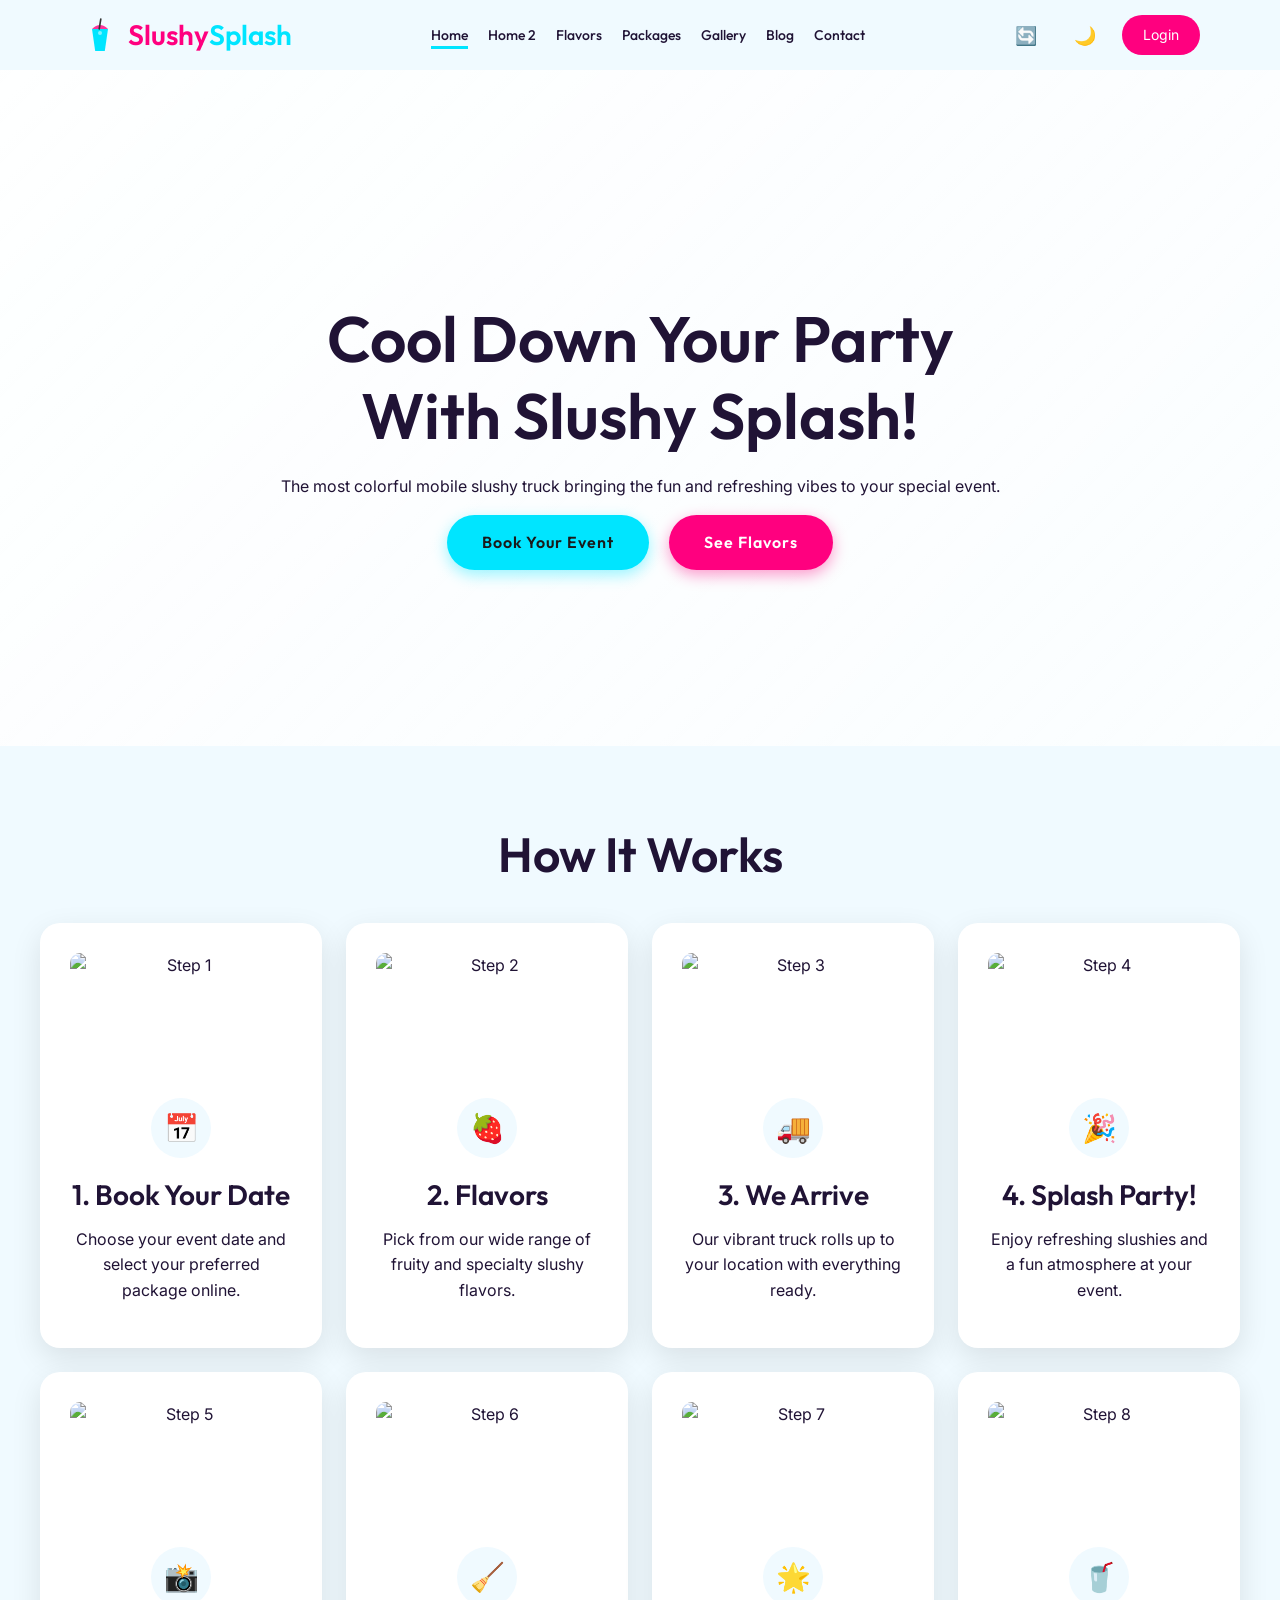
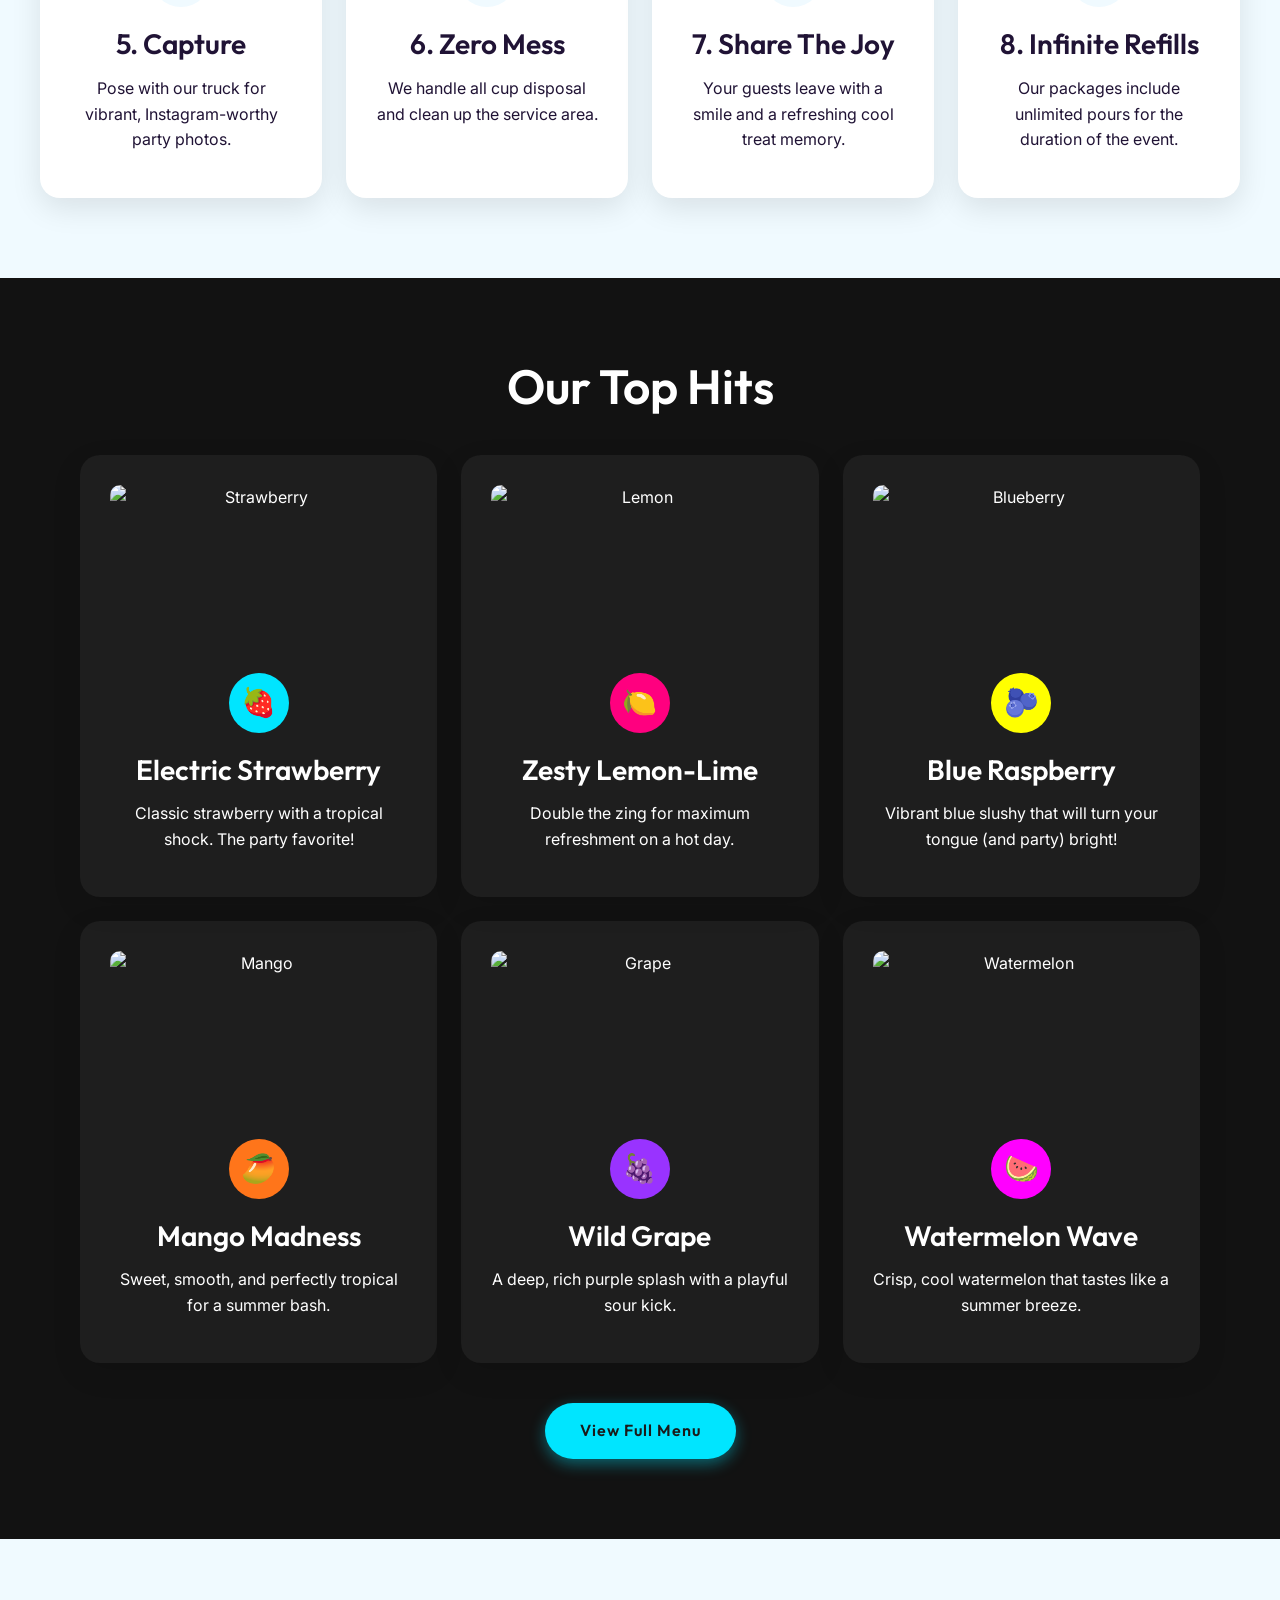
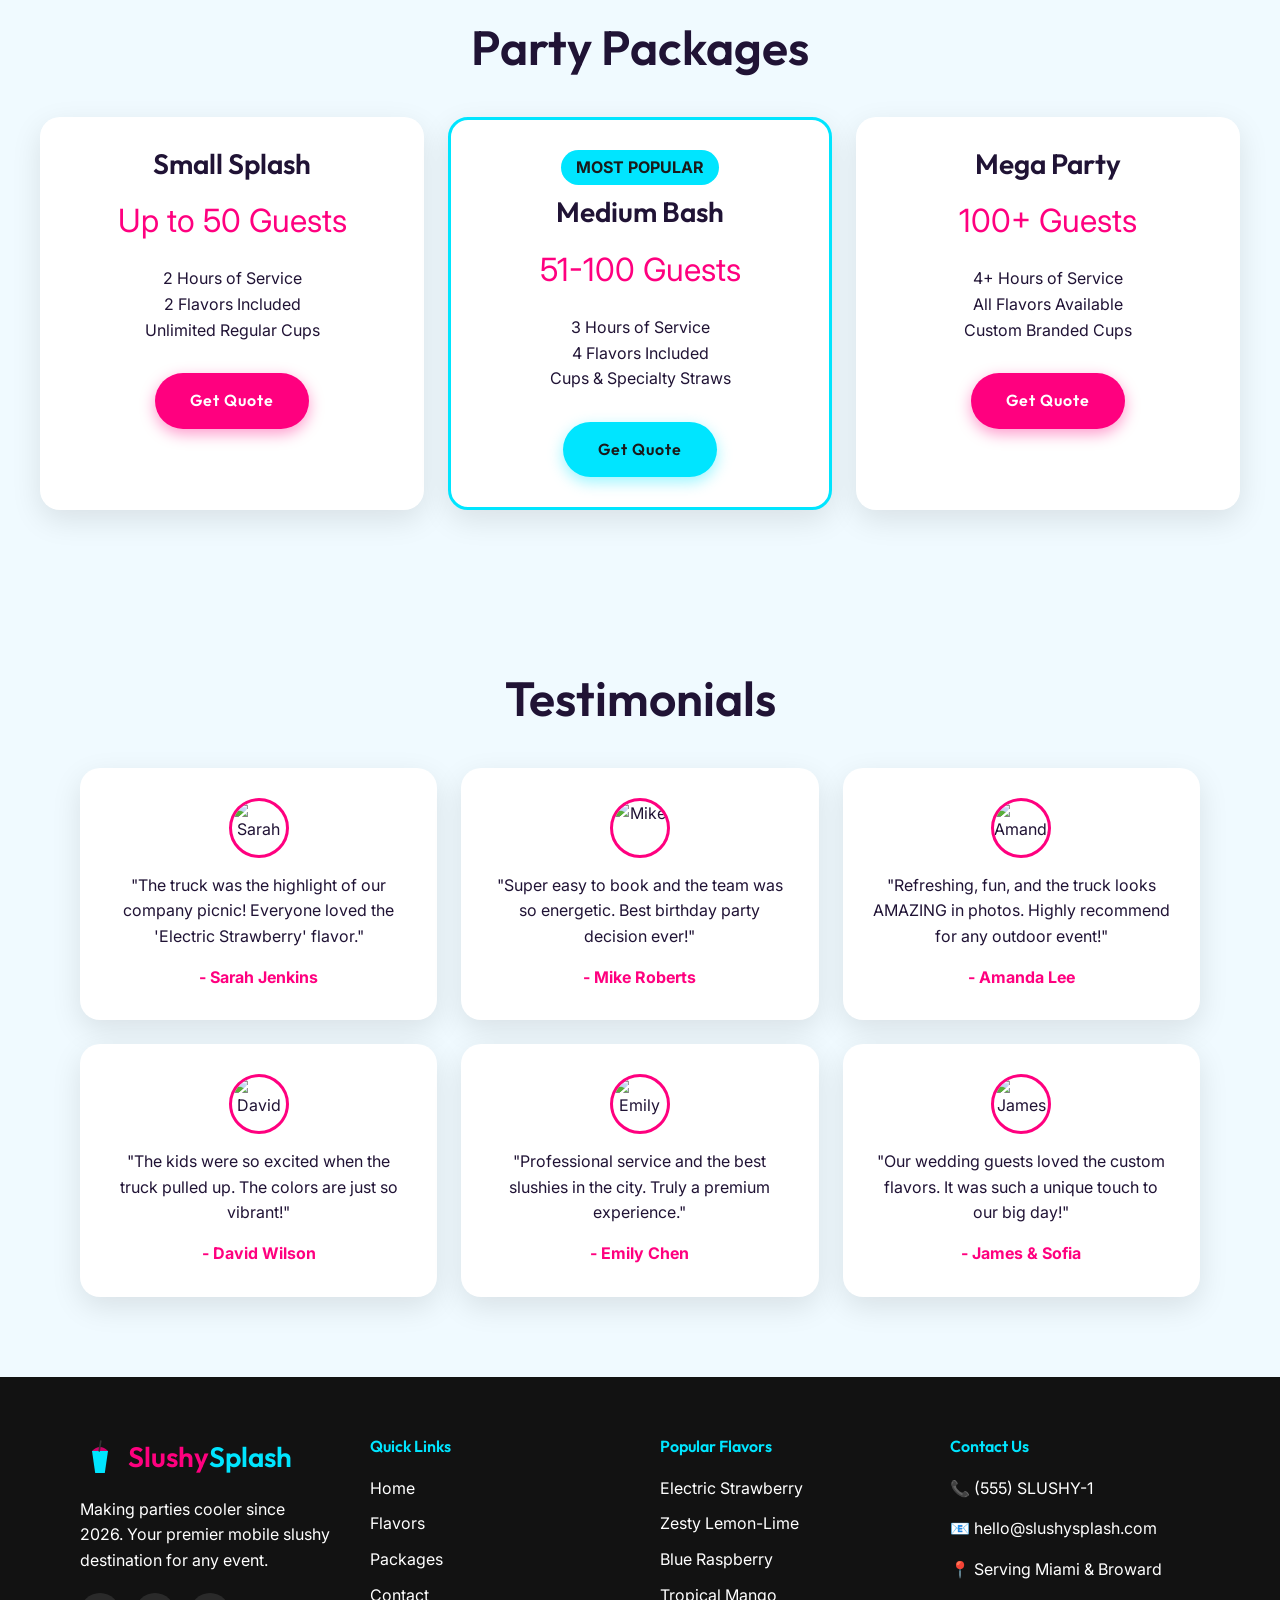
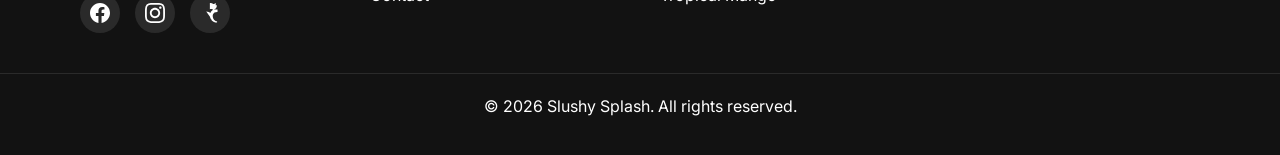
==== commit 9138c726: "U" ====
--- a/index.html
+++ b/index.html
@@ -84,7 +84,7 @@
             <div class="card fade-in delay-1">
                 <img src="https://images.unsplash.com/photo-1549417229-aa67d3263c09?w=600" class="card-img" alt="Step 2">
                 <div class="card-icon">🍓</div>
-                <h3>2. Choose Flavors</h3>
+                <h3>2. Flavors</h3>
                 <p>Pick from our wide range of fruity and specialty slushy flavors.</p>
             </div>
             <div class="card fade-in delay-2">
@@ -102,7 +102,7 @@
             <div class="card fade-in">
                 <img src="https://images.unsplash.com/photo-1530103043960-ef38714abb15?w=600" class="card-img" alt="Step 5">
                 <div class="card-icon">📸</div>
-                <h3>5. Capture Moments</h3>
+                <h3>5. Capture</h3>
                 <p>Pose with our truck for vibrant, Instagram-worthy party photos.</p>
             </div>
             <div class="card fade-in delay-1">
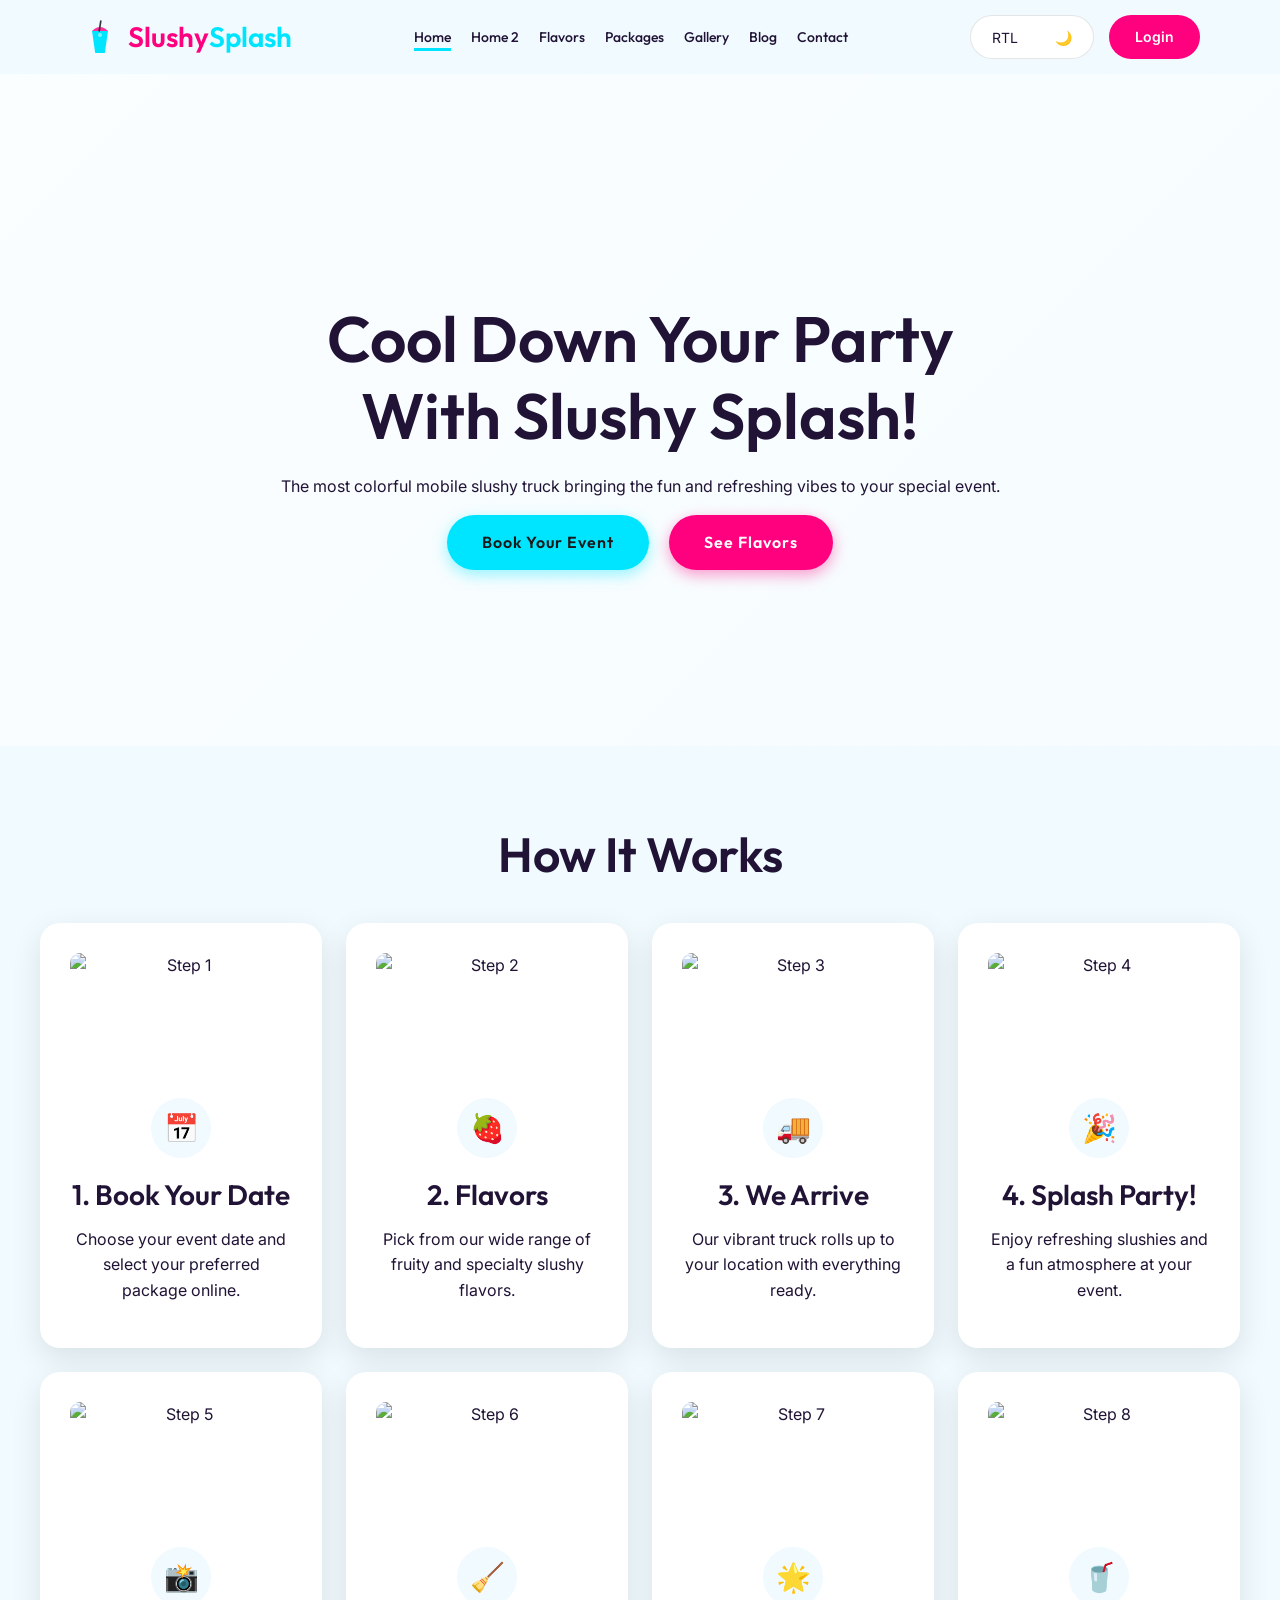
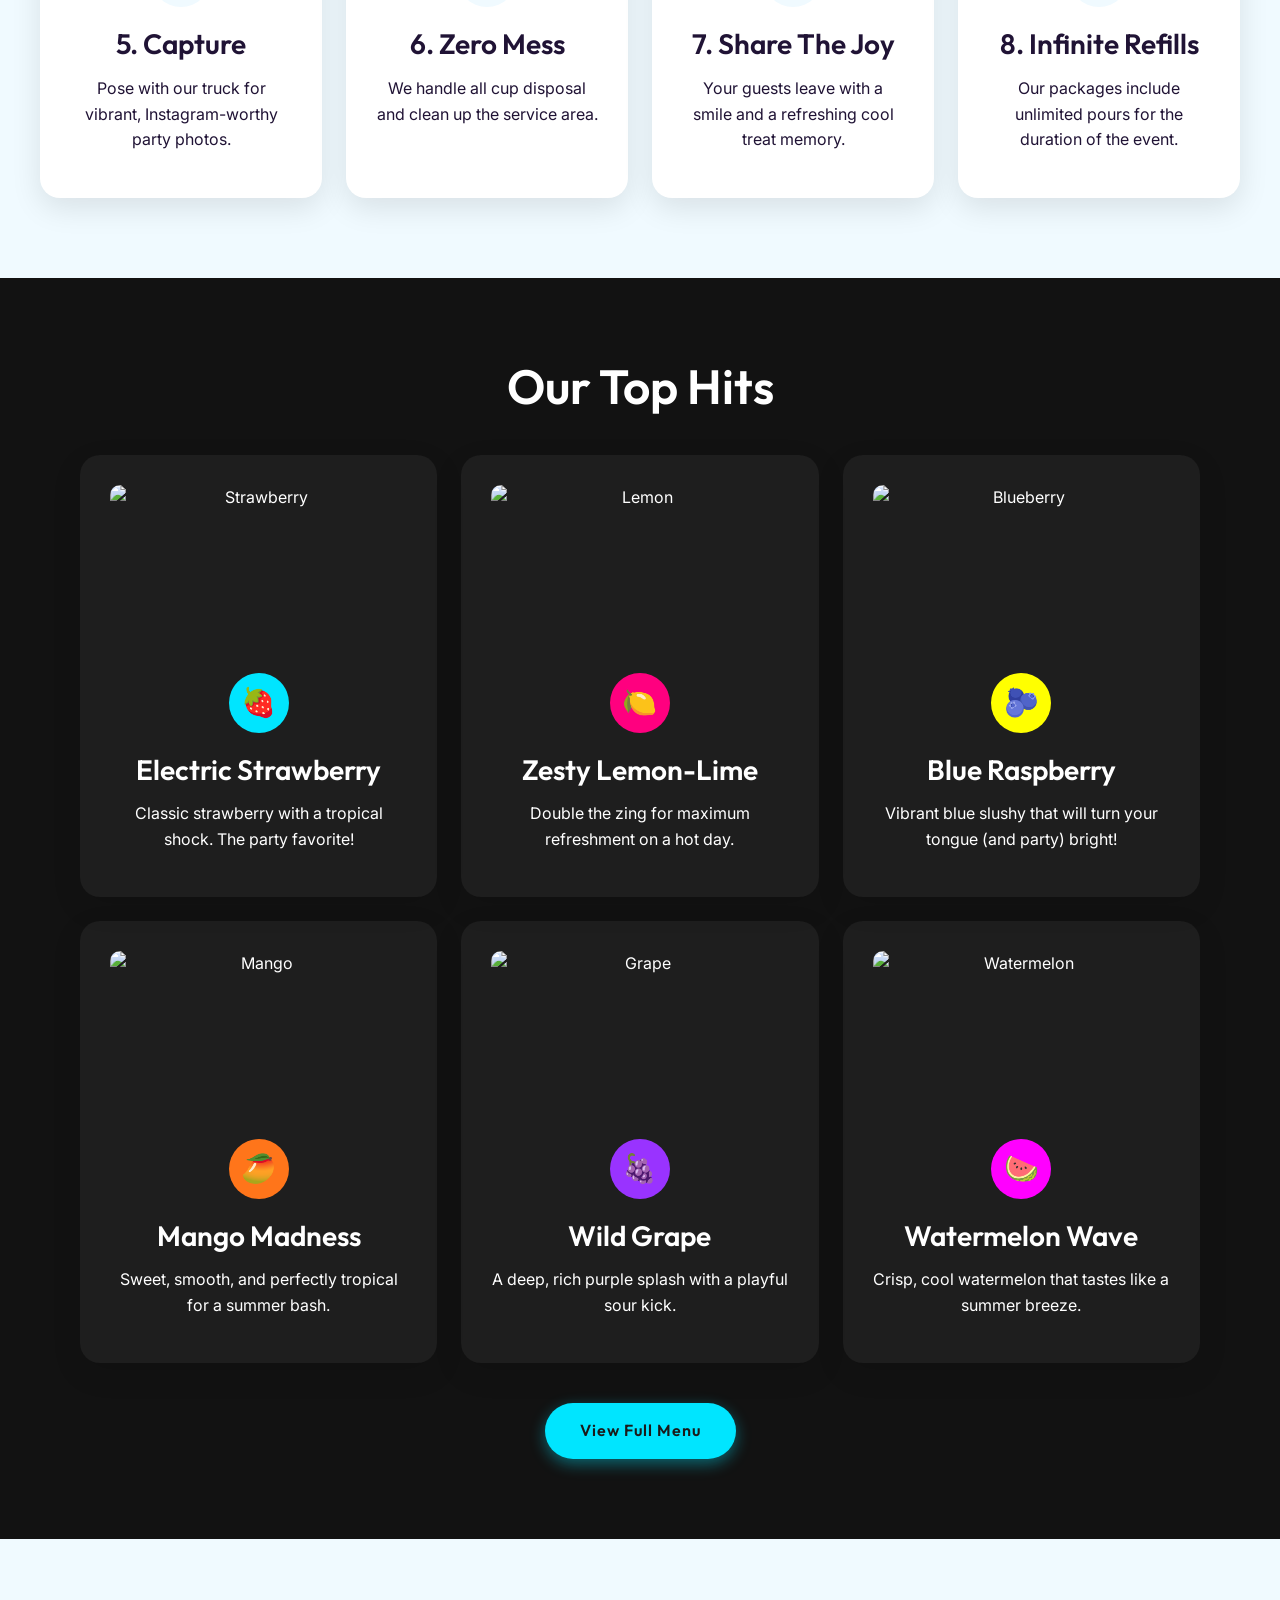
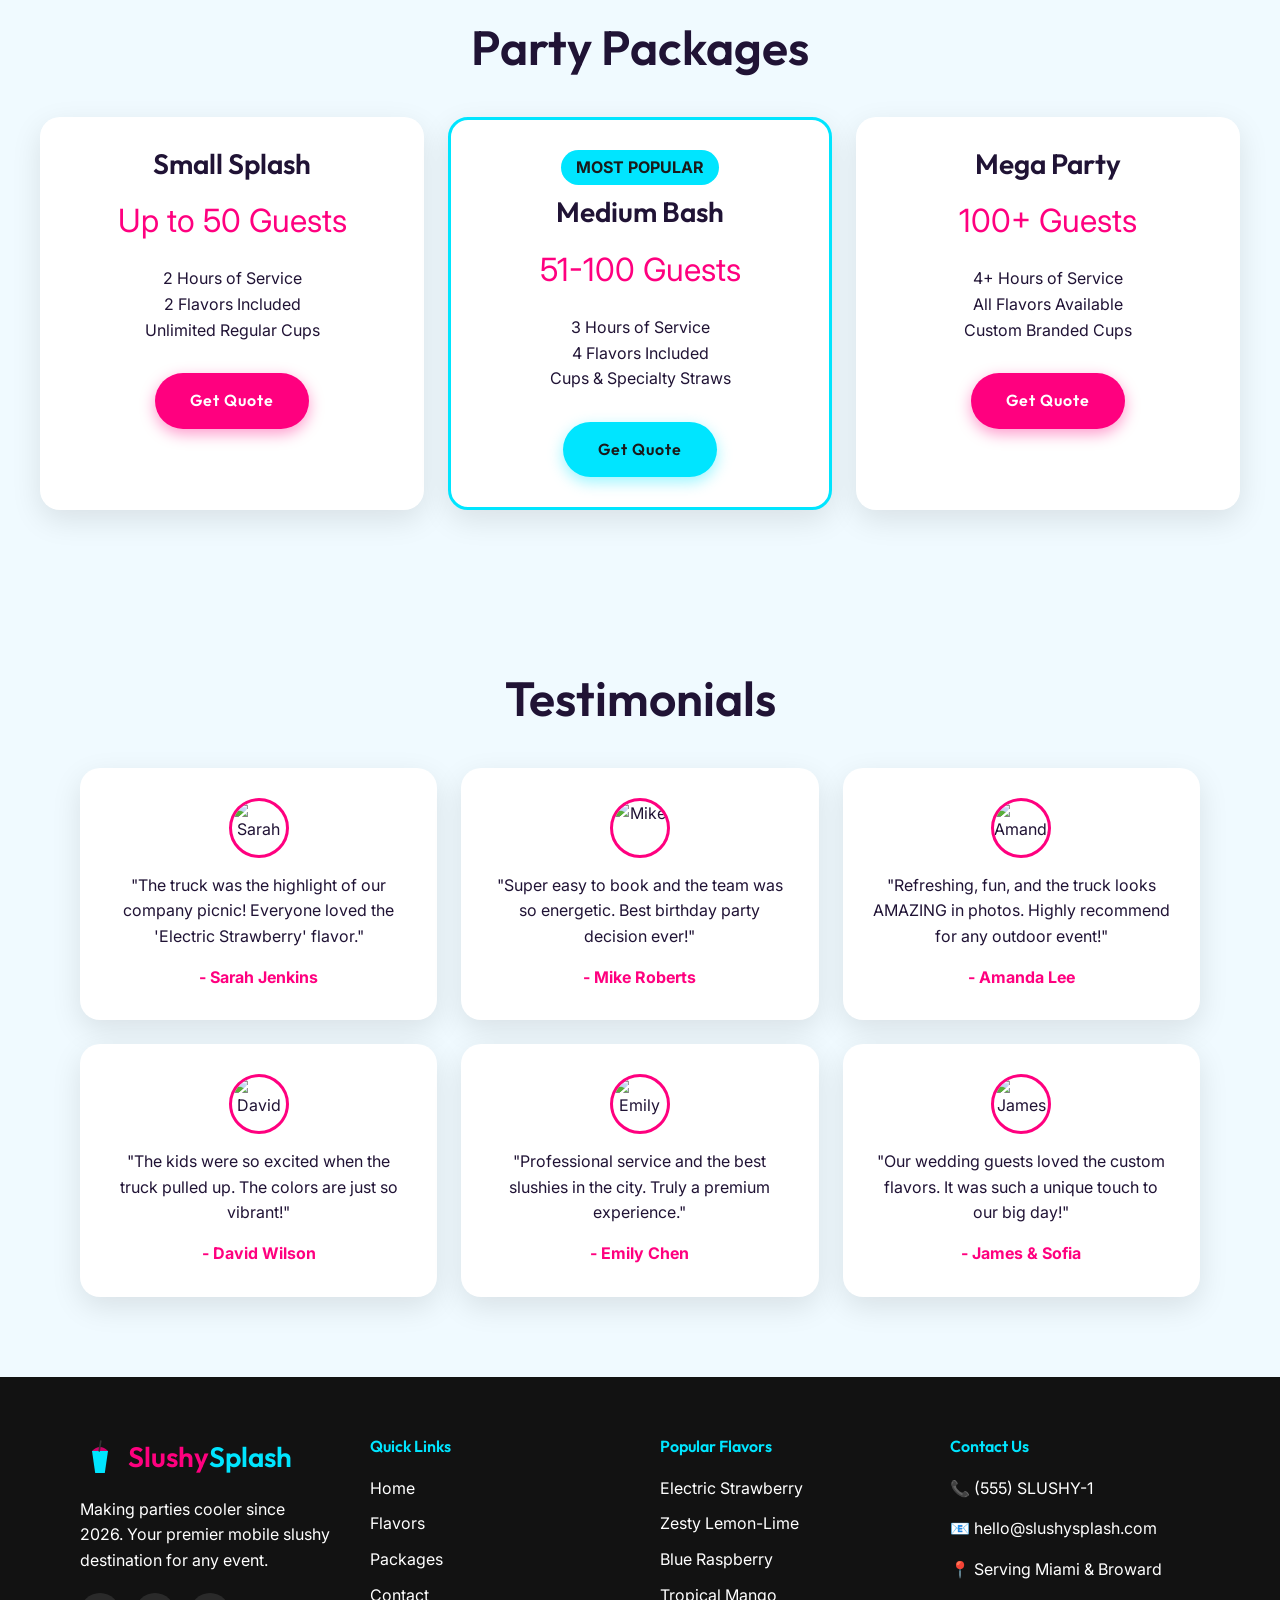
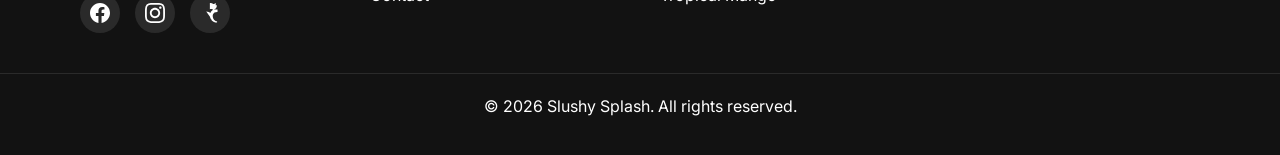
==== commit 6cae1acb: "U" ====
--- a/index.html
+++ b/index.html
@@ -39,7 +39,7 @@
                     
                     <!-- Mobile actions (shown inside hamburger drawer) -->
                     <li class="nav-mobile-only" style="width: 100%; border-top: 1px solid rgba(0,0,0,0.1); padding-top: 20px; display: flex; justify-content: center; gap: 15px;">
-                        <button class="nav-btn rtl-toggle">🔄 RTL</button>
+                        <button class="nav-btn rtl-toggle">RTL</button>
                         <button class="nav-btn theme-toggle">🌙 Theme</button>
                     </li>
                     <li class="nav-mobile-only" style="width: 100%;">
@@ -50,8 +50,10 @@
 
             <!-- Actions Right (Desktop) -->
             <div class="nav-actions nav-desktop-only">
-                <button class="nav-btn rtl-toggle" title="Toggle RTL">🔄</button>
-                <button class="nav-btn theme-toggle" title="Toggle Theme">🌙</button>
+                <div class="theme-rtl-container">
+                    <button class="nav-btn rtl-toggle" title="Toggle RTL">RTL</button>
+                    <button class="nav-btn theme-toggle" title="Toggle Theme">🌙</button>
+                </div>
                 <a href="login.html" class="nav-btn btn-login-nav">Login</a>
             </div>
         </div>
@@ -59,7 +61,7 @@
 
     <!-- Hero Section -->
     <section class="hero">
-        <img src="https://images.unsplash.com/photo-1470337458703-46ad1756a187?q=80&w=2000" class="hero-anim-bg" alt="Hero BG">
+        <img src="https://www.shutterbug.com/images/styles/960-wide/public/photo_post/%5Buid%5D/DSC_1755-Edit.jpg" class="hero-anim-bg" alt="Hero BG">
         <div class="hero-overlay"></div>
         <div class="container hero-content">
             <h1 class="fade-in">Cool Down Your Party with <span>Slushy Splash!</span></h1>
@@ -82,7 +84,7 @@
                 <p>Choose your event date and select your preferred package online.</p>
             </div>
             <div class="card fade-in delay-1">
-                <img src="https://images.unsplash.com/photo-1549417229-aa67d3263c09?w=600" class="card-img" alt="Step 2">
+                <img src="https://static.vecteezy.com/system/resources/thumbnails/026/500/574/small/summer-refreshing-beverages-photo.jpg" class="card-img" alt="Step 2">
                 <div class="card-icon">🍓</div>
                 <h3>2. Flavors</h3>
                 <p>Pick from our wide range of fruity and specialty slushy flavors.</p>
@@ -138,13 +140,13 @@
                     <p>Classic strawberry with a tropical shock. The party favorite!</p>
                 </div>
                 <div class="card" style="background: rgba(255,255,255,0.05);">
-                    <img src="https://images.unsplash.com/photo-1513519245088-0e12902e5a38?w=600" class="card-img" alt="Lemon">
+                    <img src="https://spontaneoustomato.com/wp-content/uploads/2012/12/img_7759-5.jpg?w=420&h=315" class="card-img" alt="Lemon">
                     <div class="card-icon" style="background: var(--secondary); border: none;">🍋</div>
                     <h3>Zesty Lemon-Lime</h3>
                     <p>Double the zing for maximum refreshment on a hot day.</p>
                 </div>
                 <div class="card" style="background: rgba(255,255,255,0.05);">
-                    <img src="https://images.unsplash.com/photo-1549417229-aa67d3263c09?w=600" class="card-img" alt="Blueberry">
+                    <img src="https://encrypted-tbn0.gstatic.com/images?q=tbn:ANd9GcRn5c1egQW4KoJ2fFE9E7huBbYDaAxujy1IlA&s" class="card-img" alt="Blueberry">
                     <div class="card-icon" style="background: var(--accent); border: none;">🫐</div>
                     <h3>Blue Raspberry</h3>
                     <p>Vibrant blue slushy that will turn your tongue (and party) bright!</p>
--- a/css/style.css
+++ b/css/style.css
@@ -307,10 +307,40 @@
 }
 
 .btn-login-nav {
-  padding: 8px 20px;
+  padding: 0 25px;
+  height: 44px;
+  display: flex;
+  align-items: center;
+  justify-content: center;
   background: var(--secondary);
   color: white !important;
   border-radius: 50px;
+  font-size: 14px;
+  font-weight: 600;
+}
+
+.theme-rtl-container {
+  display: flex;
+  align-items: center;
+  height: 44px;
+  background: var(--card-bg);
+  border-radius: 50px;
+  padding: 0 5px;
+  gap: 5px;
+  border: 1px solid rgba(0,0,0,0.1);
+}
+[data-theme="dark"] .theme-rtl-container {
+  border-color: rgba(255,255,255,0.1);
+}
+
+.theme-rtl-container .nav-btn {
+  height: 34px;
+  display: flex;
+  align-items: center;
+  justify-content: center;
+  padding: 0 15px;
+  border-radius: 50px;
+  margin: 0;
   font-size: 14px;
 }
 
@@ -498,6 +528,17 @@
   }
   .footer { padding-top: 40px; }
   .footer-col { margin-bottom: 30px; width: 100%; }
+
+  .auth-page {
+    flex-direction: column !important;
+    justify-content: flex-start !important;
+    padding-top: 20px !important;
+  }
+  .auth-toggles {
+    position: static !important;
+    align-self: flex-end;
+    margin-bottom: 20px;
+  }
 }
 
 /* 7. Footer */
@@ -606,12 +647,12 @@
   left: 0;
   width: 100%;
   height: 100%;
-  background: linear-gradient(135deg, rgba(255,255,255,0.9) 0%, rgba(255,255,255,0.7) 100%);
+  background: linear-gradient(135deg, rgba(255,255,255,0.7) 0%, rgba(255,255,255,0.4) 100%);
   z-index: 1;
 }
 
 [data-theme="dark"] .hero-overlay {
-  background: linear-gradient(135deg, rgba(18,18,18,0.9) 0%, rgba(18,18,18,0.7) 100%);
+  background: linear-gradient(135deg, rgba(18,18,18,0.8) 0%, rgba(18,18,18,0.5) 100%);
 }
 
 .hero-anim-bg {
@@ -690,6 +731,32 @@
 .auth-card h1 {
   font-size: 32px;
   margin-bottom: 10px;
+}
+
+.auth-toggles {
+  position: fixed;
+  top: 20px;
+  right: 20px;
+  display: flex;
+  align-items: center;
+  height: 44px;
+  background: var(--card-bg);
+  border-radius: 50px;
+  padding: 0 5px;
+  box-shadow: var(--shadow);
+  z-index: 1000;
+  gap: 5px;
+}
+.auth-toggles .auth-toggle-btn {
+  height: 34px;
+  display: flex;
+  align-items: center;
+  justify-content: center;
+  border-radius: 50px;
+  padding: 0 15px;
+  margin: 0;
+  font-size: 14px;
+  color: var(--text-dark);
 }
 
 .divider {
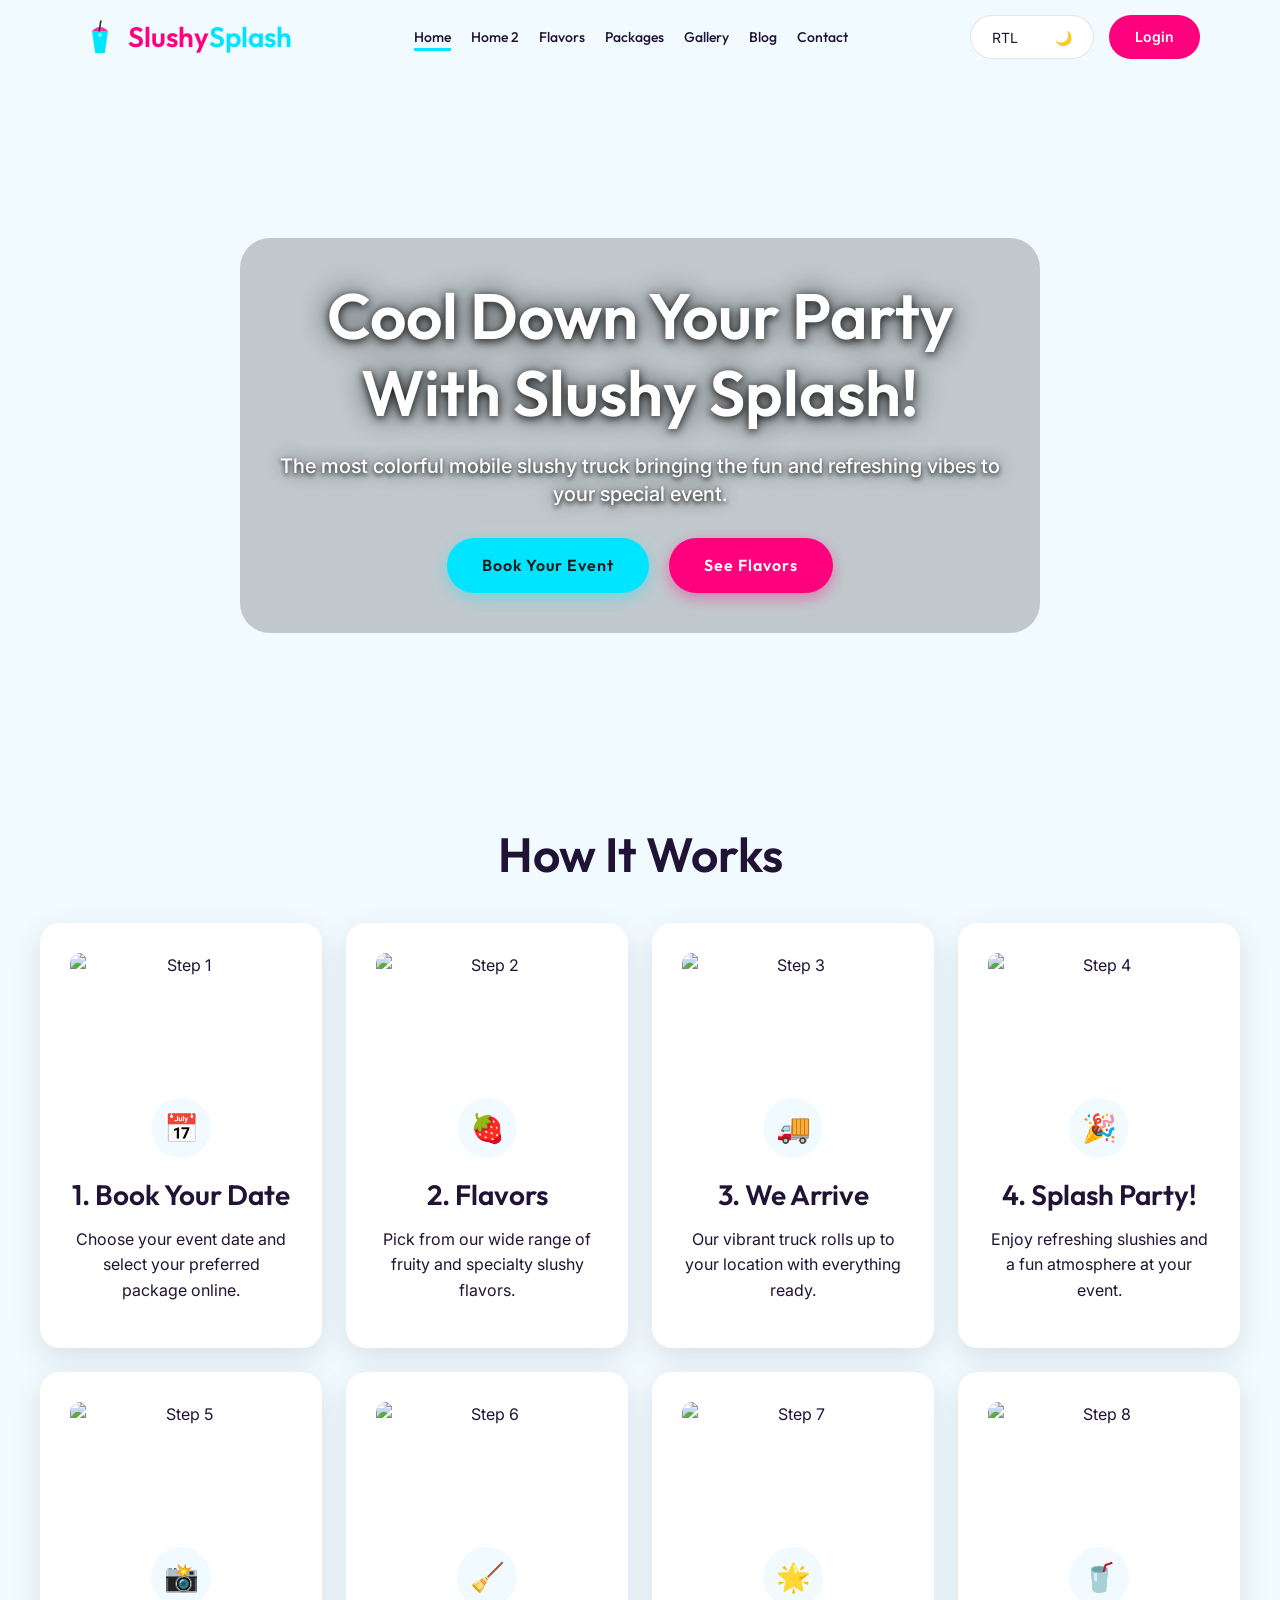
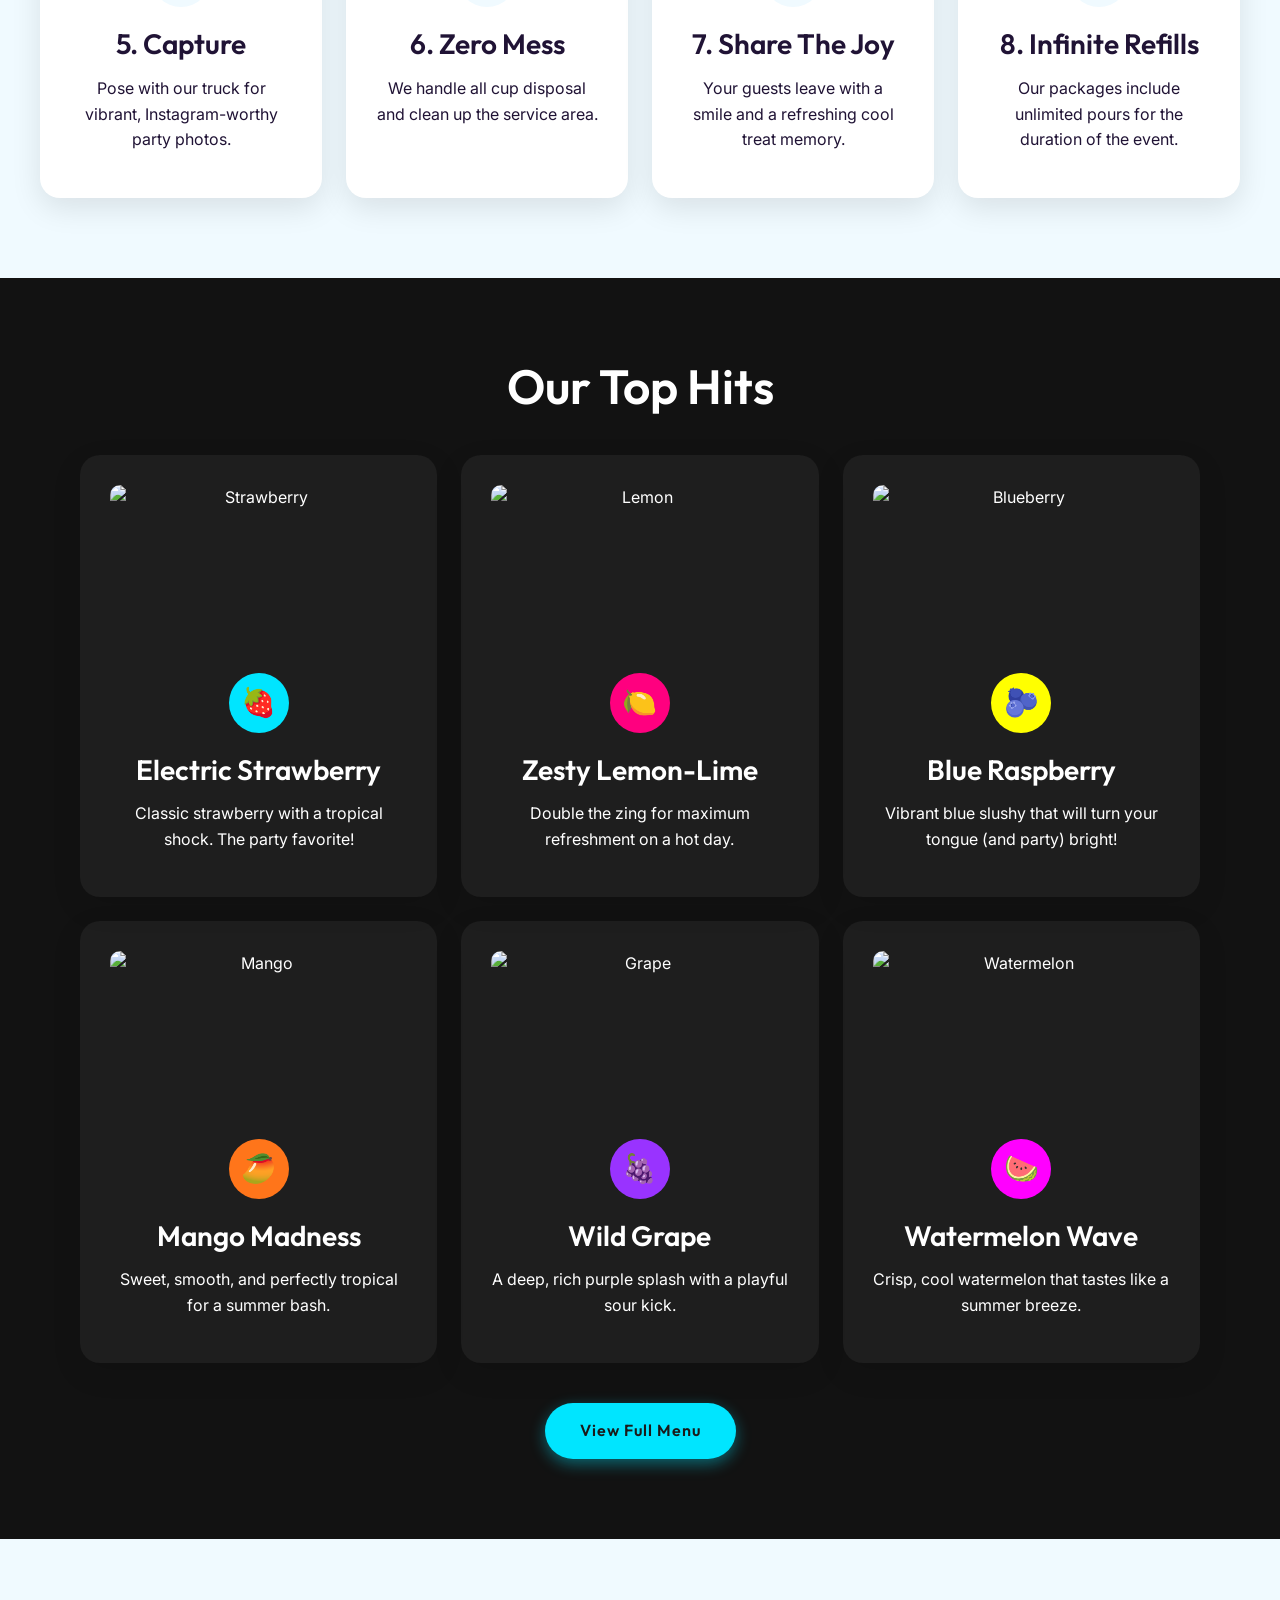
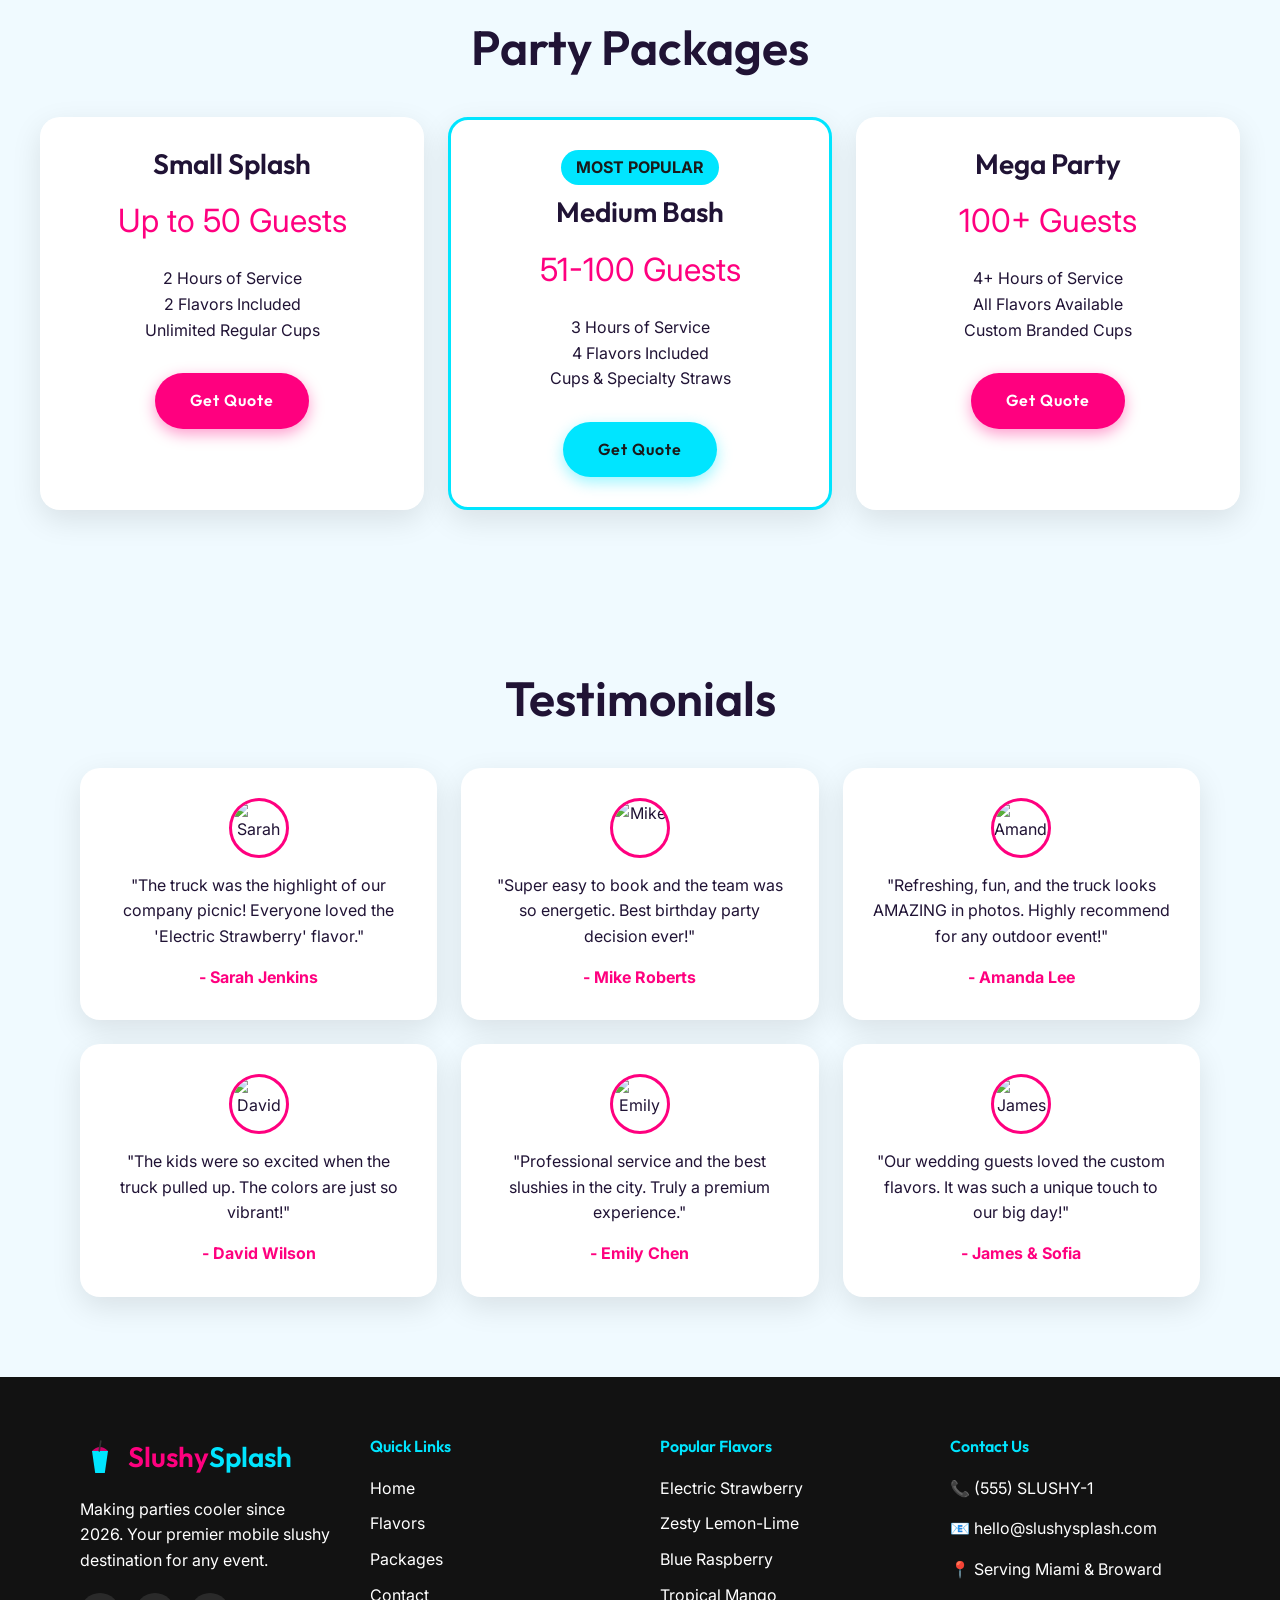
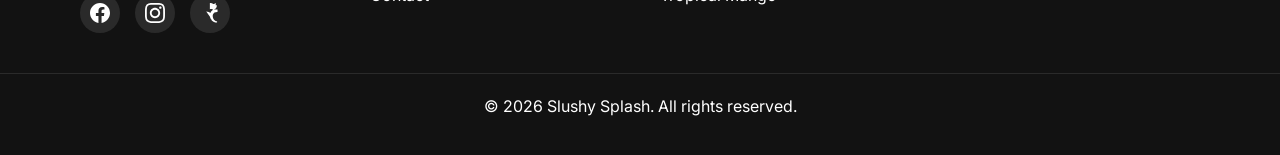
==== commit e22092bb: "U" ====
--- a/index.html
+++ b/index.html
@@ -61,7 +61,7 @@
 
     <!-- Hero Section -->
     <section class="hero">
-        <img src="https://www.shutterbug.com/images/styles/960-wide/public/photo_post/%5Buid%5D/DSC_1755-Edit.jpg" class="hero-anim-bg" alt="Hero BG">
+        <img src="https://www.gseice.com/cdn/shop/articles/slush_drinks-1.webp?v=1766468381&width=1100" class="hero-anim-bg" alt="Hero BG">
         <div class="hero-overlay"></div>
         <div class="container hero-content">
             <h1 class="fade-in">Cool Down Your Party with <span>Slushy Splash!</span></h1>
--- a/css/style.css
+++ b/css/style.css
@@ -1,22 +1,27 @@
 /* 1. CSS Variables */
 :root {
   /* Colors */
-  --primary: #00e5ff; /* Electric Turquoise */
-  --secondary: #ff007f; /* Hot Pink */
-  --accent: #ffff00; /* Lemon Yellow */
-  --text-dark: #201335; /* Deep Navy */
+  --primary: #00e5ff;
+  /* Electric Turquoise */
+  --secondary: #ff007f;
+  /* Hot Pink */
+  --accent: #ffff00;
+  /* Lemon Yellow */
+  --text-dark: #201335;
+  /* Deep Navy */
   --text-light: #ffffff;
-  --bg-light: #f0faff; /* Soft Arctic Blue */
+  --bg-light: #f0faff;
+  /* Soft Arctic Blue */
   --bg-dark: #121212;
   --card-bg: #ffffff;
   --border-radius: 20px;
   --shadow: 0 10px 30px rgba(0, 0, 0, 0.1);
   --transition: all 0.3s ease-in-out;
-  
+
   /* Typography */
   --display-font: 'Outfit', sans-serif;
   --body-font: 'Inter', sans-serif;
-  
+
   /* Spacing */
   --container-width: 1200px;
   --section-padding: 80px;
@@ -35,7 +40,9 @@
 }
 
 /* 2. Reset & Base */
-*, *::before, *::after {
+*,
+*::before,
+*::after {
   box-sizing: border-box;
   margin: 0;
   padding: 0;
@@ -71,7 +78,10 @@
   list-style: none;
 }
 
-button, input, select, textarea {
+button,
+input,
+select,
+textarea {
   font-family: inherit;
   outline: none;
   border: none;
@@ -84,20 +94,40 @@
 }
 
 /* 3. Typography */
-h1, h2, h3, h4, .logo {
+h1,
+h2,
+h3,
+h4,
+.logo {
   font-family: var(--display-font);
   font-weight: 600;
   text-transform: capitalize;
   line-height: 1.2;
 }
 
-h1 { font-size: 64px; margin-bottom: 20px; }
-h2 { font-size: 48px; margin-bottom: 40px; text-align: center; }
-h3 { font-size: 28px; margin-bottom: 15px; }
-
-p { margin-bottom: 15px; }
-
-.text-center { text-align: center; }
+h1 {
+  font-size: 64px;
+  margin-bottom: 20px;
+}
+
+h2 {
+  font-size: 48px;
+  margin-bottom: 40px;
+  text-align: center;
+}
+
+h3 {
+  font-size: 28px;
+  margin-bottom: 15px;
+}
+
+p {
+  margin-bottom: 15px;
+}
+
+.text-center {
+  text-align: center;
+}
 
 /* 4. Layout Components */
 .container {
@@ -107,7 +137,9 @@
 }
 
 @media (max-width: 768px) {
-  .container { padding: 0 20px; }
+  .container {
+    padding: 0 20px;
+  }
 }
 
 .section {
@@ -119,9 +151,17 @@
   gap: 24px;
 }
 
-.grid-2 { grid-template-columns: repeat(2, 1fr); }
-.grid-3 { grid-template-columns: repeat(3, 1fr); }
-.grid-4 { grid-template-columns: repeat(4, 1fr); }
+.grid-2 {
+  grid-template-columns: repeat(2, 1fr);
+}
+
+.grid-3 {
+  grid-template-columns: repeat(3, 1fr);
+}
+
+.grid-4 {
+  grid-template-columns: repeat(4, 1fr);
+}
 
 .flex {
   display: flex;
@@ -303,7 +343,7 @@
 }
 
 .nav-btn:hover {
-  background: rgba(0,0,0,0.05);
+  background: rgba(0, 0, 0, 0.05);
 }
 
 .btn-login-nav {
@@ -327,10 +367,11 @@
   border-radius: 50px;
   padding: 0 5px;
   gap: 5px;
-  border: 1px solid rgba(0,0,0,0.1);
-}
+  border: 1px solid rgba(0, 0, 0, 0.1);
+}
+
 [data-theme="dark"] .theme-rtl-container {
-  border-color: rgba(255,255,255,0.1);
+  border-color: rgba(255, 255, 255, 0.1);
 }
 
 .theme-rtl-container .nav-btn {
@@ -351,19 +392,41 @@
   z-index: 1001;
 }
 
-.nav-mobile-only { display: none !important; }
-.nav-desktop-only { display: flex !important; }
+.nav-mobile-only {
+  display: none !important;
+}
+
+.nav-desktop-only {
+  display: flex !important;
+}
 
 @media (max-width: 1024px) {
-  .nav-menu { gap: 15px; }
-  .nav-link { font-size: 13px; }
-  h1 { font-size: 56px; }
-  h2 { font-size: 42px; }
-  .grid-4 { grid-template-columns: repeat(2, 1fr); }
-  .grid-3 { grid-template-columns: repeat(2, 1fr); }
-  
+  .nav-menu {
+    gap: 15px;
+  }
+
+  .nav-link {
+    font-size: 13px;
+  }
+
+  h1 {
+    font-size: 56px;
+  }
+
+  h2 {
+    font-size: 42px;
+  }
+
+  .grid-4 {
+    grid-template-columns: repeat(2, 1fr);
+  }
+
+  .grid-3 {
+    grid-template-columns: repeat(2, 1fr);
+  }
+
   /* Utility for centering 3rd card in 2-column grid */
-  .center-last-tablet > :nth-child(3):last-child {
+  .center-last-tablet> :nth-child(3):last-child {
     grid-column: span 2;
     max-width: 500px;
     margin: 0 auto;
@@ -378,31 +441,37 @@
   .auth-card-logo {
     flex-direction: row !important;
   }
+
   .auth-card-logo svg {
     margin-right: 8px !important;
   }
 }
 
 @media (max-width: 768px) {
-  .nav-desktop-only { display: none !important; }
-  .nav-mobile-only { display: flex !important; }
-  
-  .hamburger { 
-    display: block; 
+  .nav-desktop-only {
+    display: none !important;
+  }
+
+  .nav-mobile-only {
+    display: flex !important;
+  }
+
+  .hamburger {
+    display: block;
     margin-left: auto;
     order: 2;
   }
-  
-  .nav-menu-container { 
+
+  .nav-menu-container {
     flex: none;
     width: 0;
     order: 3;
   }
-  
+
   .navbar .logo {
     order: 1;
   }
-  
+
   .nav-menu {
     position: fixed;
     top: 0;
@@ -415,7 +484,7 @@
     align-items: center;
     padding: 30px;
     transition: 0.5s ease-in-out;
-    box-shadow: -5px 0 30px rgba(0,0,0,0.2);
+    box-shadow: -5px 0 30px rgba(0, 0, 0, 0.2);
     gap: 25px;
     z-index: 1000;
     visibility: hidden;
@@ -425,62 +494,112 @@
     right: 0;
     visibility: visible;
   }
-  
+
   [dir="rtl"] .nav-menu {
     right: auto;
     left: -100%;
-    box-shadow: 5px 0 30px rgba(0,0,0,0.2);
-  }
-  
+    box-shadow: 5px 0 30px rgba(0, 0, 0, 0.2);
+  }
+
   [dir="rtl"] .nav-menu.active {
     left: 0;
   }
-  
-  .nav-link { font-size: 18px; }
-  
-  .btn-login-nav { width: 100%; text-align: center; }
-
-  h1 { font-size: 42px; }
-  h2 { font-size: 32px; }
-  .grid-2, .grid-3, .grid-4 { 
-    grid-template-columns: 1fr !important; 
+
+  .nav-link {
+    font-size: 18px;
+  }
+
+  .btn-login-nav {
     width: 100%;
-  }
-  .center-last-tablet > :nth-child(3):last-child { grid-column: auto !important; }
-  .card { 
-    width: 100% !important; 
+    text-align: center;
+  }
+
+  h1 {
+    font-size: 42px;
+  }
+
+  h2 {
+    font-size: 32px;
+  }
+
+  .grid-2,
+  .grid-3,
+  .grid-4 {
+    grid-template-columns: 1fr !important;
+    width: 100%;
+  }
+
+  .center-last-tablet> :nth-child(3):last-child {
+    grid-column: auto !important;
+  }
+
+  .card {
+    width: 100% !important;
     transform: none !important;
     height: auto !important;
   }
-  .footer-grid { 
-    grid-template-columns: repeat(2, 1fr); 
-    text-align: left; 
+
+  .footer-grid {
+    grid-template-columns: repeat(2, 1fr);
+    text-align: left;
     gap: 30px;
   }
-  .footer-col { 
-    display: flex; 
-    flex-direction: column; 
-    align-items: flex-start; 
+
+  .footer-col {
+    display: flex;
+    flex-direction: column;
+    align-items: flex-start;
     margin-bottom: 20px;
   }
+
   .footer-grid .footer-col:first-child {
     order: -1;
   }
-  .center-last-tablet > :nth-child(3):last-child { 
+
+  .center-last-tablet> :nth-child(3):last-child {
     grid-column: auto !important;
     max-width: 100%;
   }
-  .footer-links a:hover { padding-left: 5px; color: var(--primary); }
-  .social-links { justify-content: flex-start; gap: 15px; width: 100%; }
+
+  .footer-links a:hover {
+    padding-left: 5px;
+    color: var(--primary);
+  }
+
+  .social-links {
+    justify-content: flex-start;
+    gap: 15px;
+    width: 100%;
+  }
 }
 
 @media (max-width: 360px) {
-  :root { --section-padding: 40px; }
-  h1 { font-size: 30px; }
-  h2 { font-size: 24px; }
-  p { font-size: 14px; }
-  .section { padding: 60px 0 40px; overflow: hidden; }
-  .section h2 { margin-top: 20px; } /* Add space for section headings in mobile */
+  :root {
+    --section-padding: 40px;
+  }
+
+  h1 {
+    font-size: 30px;
+  }
+
+  h2 {
+    font-size: 24px;
+  }
+
+  p {
+    font-size: 14px;
+  }
+
+  .section {
+    padding: 60px 0 40px;
+    overflow: hidden;
+  }
+
+  .section h2 {
+    margin-top: 20px;
+  }
+
+  /* Add space for section headings in mobile */
   .card .logo {
     order: -1 !important;
     margin-left: auto !important;
@@ -489,51 +608,82 @@
     display: flex !important;
     width: 100% !important;
   }
+
   .auth-card-logo {
     flex-direction: row !important;
   }
+
   .auth-card-logo svg {
     margin-right: 8px !important;
   }
-  
+
   .service-areas-section {
     margin-top: 80px !important;
   }
-  .card { 
-    width: 100% !important; 
-    word-break: break-word; 
+
+  .card {
+    width: 100% !important;
+    word-break: break-word;
     padding: 20px !important;
   }
-  .hero { min-height: auto; padding: 120px 0 60px; }
-  .hero-content { width: 100%; }
+
+  .hero {
+    min-height: auto;
+    padding: 120px 0 60px;
+  }
+
+  .hero-content {
+    width: 100%;
+  }
+
   .hero-btns {
     flex-direction: column;
     width: 100%;
     padding: 0 10px;
   }
+
   .hero-btns .btn {
     width: 100%;
     text-align: center;
     padding: 12px 20px;
   }
-  .card { padding: 20px; }
-  .grid { gap: 15px; }
-  .container { padding: 0 15px; }
+
+  .card {
+    padding: 20px;
+  }
+
+  .grid {
+    gap: 15px;
+  }
+
+  .container {
+    padding: 0 15px;
+  }
+
   .footer-grid {
     grid-template-columns: 1fr !important;
   }
+
   .footer-col {
     align-items: flex-start !important;
     text-align: left !important;
   }
-  .footer { padding-top: 40px; }
-  .footer-col { margin-bottom: 30px; width: 100%; }
+
+  .footer {
+    padding-top: 40px;
+  }
+
+  .footer-col {
+    margin-bottom: 30px;
+    width: 100%;
+  }
 
   .auth-page {
     flex-direction: column !important;
     justify-content: flex-start !important;
     padding-top: 20px !important;
   }
+
   .auth-toggles {
     position: static !important;
     align-self: flex-end;
@@ -583,7 +733,7 @@
 .social-links a {
   width: 40px;
   height: 40px;
-  background: rgba(255,255,255,0.1);
+  background: rgba(255, 255, 255, 0.1);
   display: flex;
   align-items: center;
   justify-content: center;
@@ -593,7 +743,7 @@
 .footer-bottom {
   text-align: center;
   padding-top: 20px;
-  border-top: 1px solid rgba(255,255,255,0.1);
+  border-top: 1px solid rgba(255, 255, 255, 0.1);
 }
 
 /* 8. Back to Top */
@@ -611,7 +761,7 @@
   justify-content: center;
   font-size: 24px;
   cursor: pointer;
-  box-shadow: 0 5px 15px rgba(0,0,0,0.3);
+  box-shadow: 0 5px 15px rgba(0, 0, 0, 0.3);
   opacity: 0;
   visibility: hidden;
   transition: var(--transition);
@@ -647,12 +797,12 @@
   left: 0;
   width: 100%;
   height: 100%;
-  background: linear-gradient(135deg, rgba(255,255,255,0.7) 0%, rgba(255,255,255,0.4) 100%);
+  background: none;
   z-index: 1;
 }
 
 [data-theme="dark"] .hero-overlay {
-  background: linear-gradient(135deg, rgba(18,18,18,0.8) 0%, rgba(18,18,18,0.5) 100%);
+  background: linear-gradient(135deg, rgba(18, 18, 18, 0.5) 0%, rgba(18, 18, 18, 0.2) 100%);
 }
 
 .hero-anim-bg {
@@ -667,8 +817,18 @@
 }
 
 @keyframes heroZoom {
-  from { transform: scale(1); }
-  to { transform: scale(1.15); }
+  from {
+    transform: scale(1);
+  }
+
+  to {
+    transform: scale(1.15);
+  }
+}
+
+.hero-content h1 {
+  color: #ffffff;
+  text-shadow: 0 0 30px rgba(0, 0, 0, 0.8), 0 2px 10px rgba(0, 0, 0, 0.9);
 }
 
 .hero-content {
@@ -676,6 +836,25 @@
   text-align: center;
   max-width: 800px;
   z-index: 2;
+  background: rgba(0, 0, 0, 0.2);
+  padding: 40px;
+  border-radius: 30px;
+  backdrop-filter: blur(5px);
+  margin: 0 auto;
+}
+
+.hero-content p {
+  font-size: 20px;
+  font-weight: 500;
+  margin-bottom: 30px;
+  color: #ffffff;
+  line-height: 1.4;
+  text-shadow: 0 0 20px rgba(0, 0, 0, 0.8), 0 2px 5px rgba(0, 0, 0, 0.9);
+}
+
+[data-theme="dark"] .hero-content p {
+  color: #ffffff;
+  text-shadow: 0 2px 10px rgba(0, 0, 0, 0.5);
 }
 
 .hero-btns {
@@ -747,6 +926,7 @@
   z-index: 1000;
   gap: 5px;
 }
+
 .auth-toggles .auth-toggle-btn {
   height: 34px;
   display: flex;
@@ -766,7 +946,8 @@
   color: #888;
 }
 
-.divider::before, .divider::after {
+.divider::before,
+.divider::after {
   content: '';
   flex: 1;
   height: 1px;
@@ -798,17 +979,32 @@
 
 /* 12. Animations */
 @keyframes fadeIn {
-  from { opacity: 0; transform: translateY(20px); }
-  to { opacity: 1; transform: translateY(0); }
+  from {
+    opacity: 0;
+    transform: translateY(20px);
+  }
+
+  to {
+    opacity: 1;
+    transform: translateY(0);
+  }
 }
 
 .fade-in {
   animation: fadeIn 1s ease-out forwards;
 }
 
-.delay-1 { animation-delay: 0.2s; }
-.delay-2 { animation-delay: 0.4s; }
-.delay-3 { animation-delay: 0.6s; }
+.delay-1 {
+  animation-delay: 0.2s;
+}
+
+.delay-2 {
+  animation-delay: 0.4s;
+}
+
+.delay-3 {
+  animation-delay: 0.6s;
+}
 
 /* Floating Elements */
 .bubble {
@@ -820,6 +1016,13 @@
 }
 
 @keyframes float {
-  0%, 100% { transform: translateY(0) rotate(0); }
-  50% { transform: translateY(-20px) rotate(10deg); }
-}
+
+  0%,
+  100% {
+    transform: translateY(0) rotate(0);
+  }
+
+  50% {
+    transform: translateY(-20px) rotate(10deg);
+  }
+}
